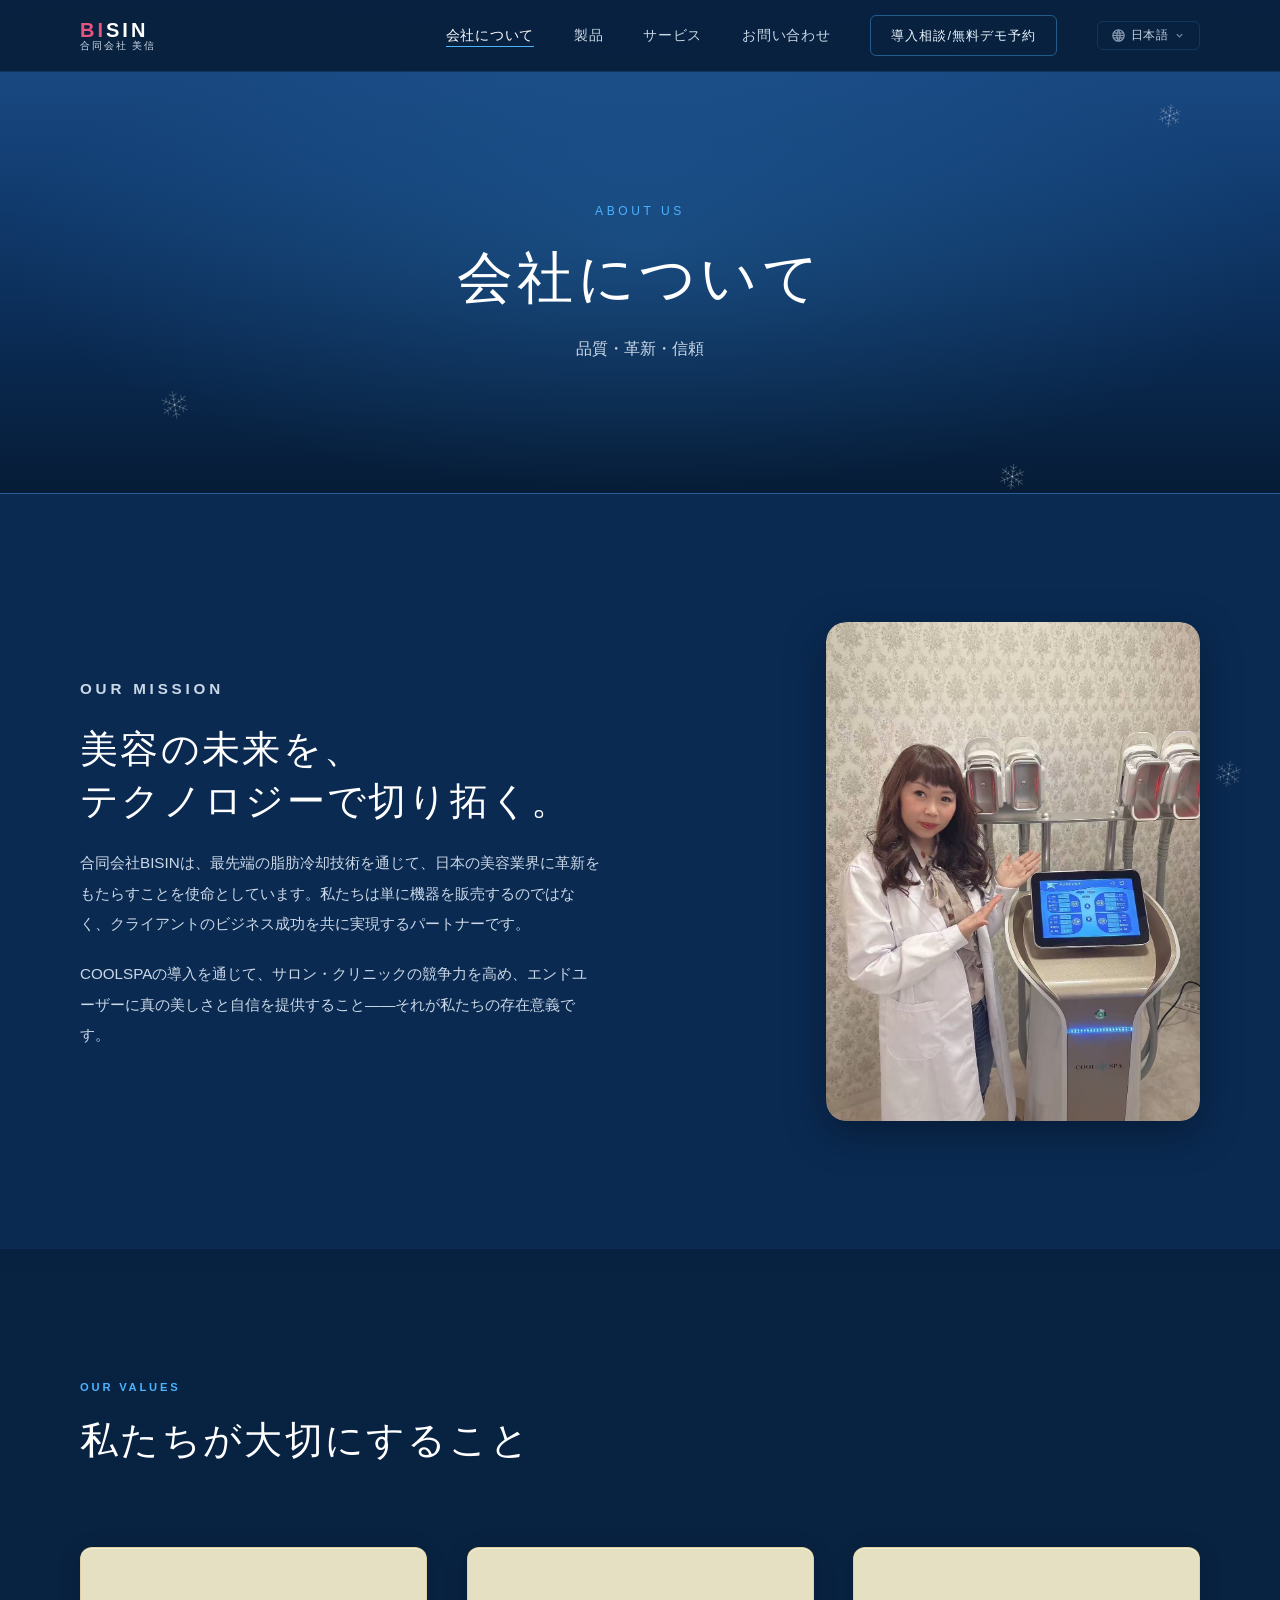
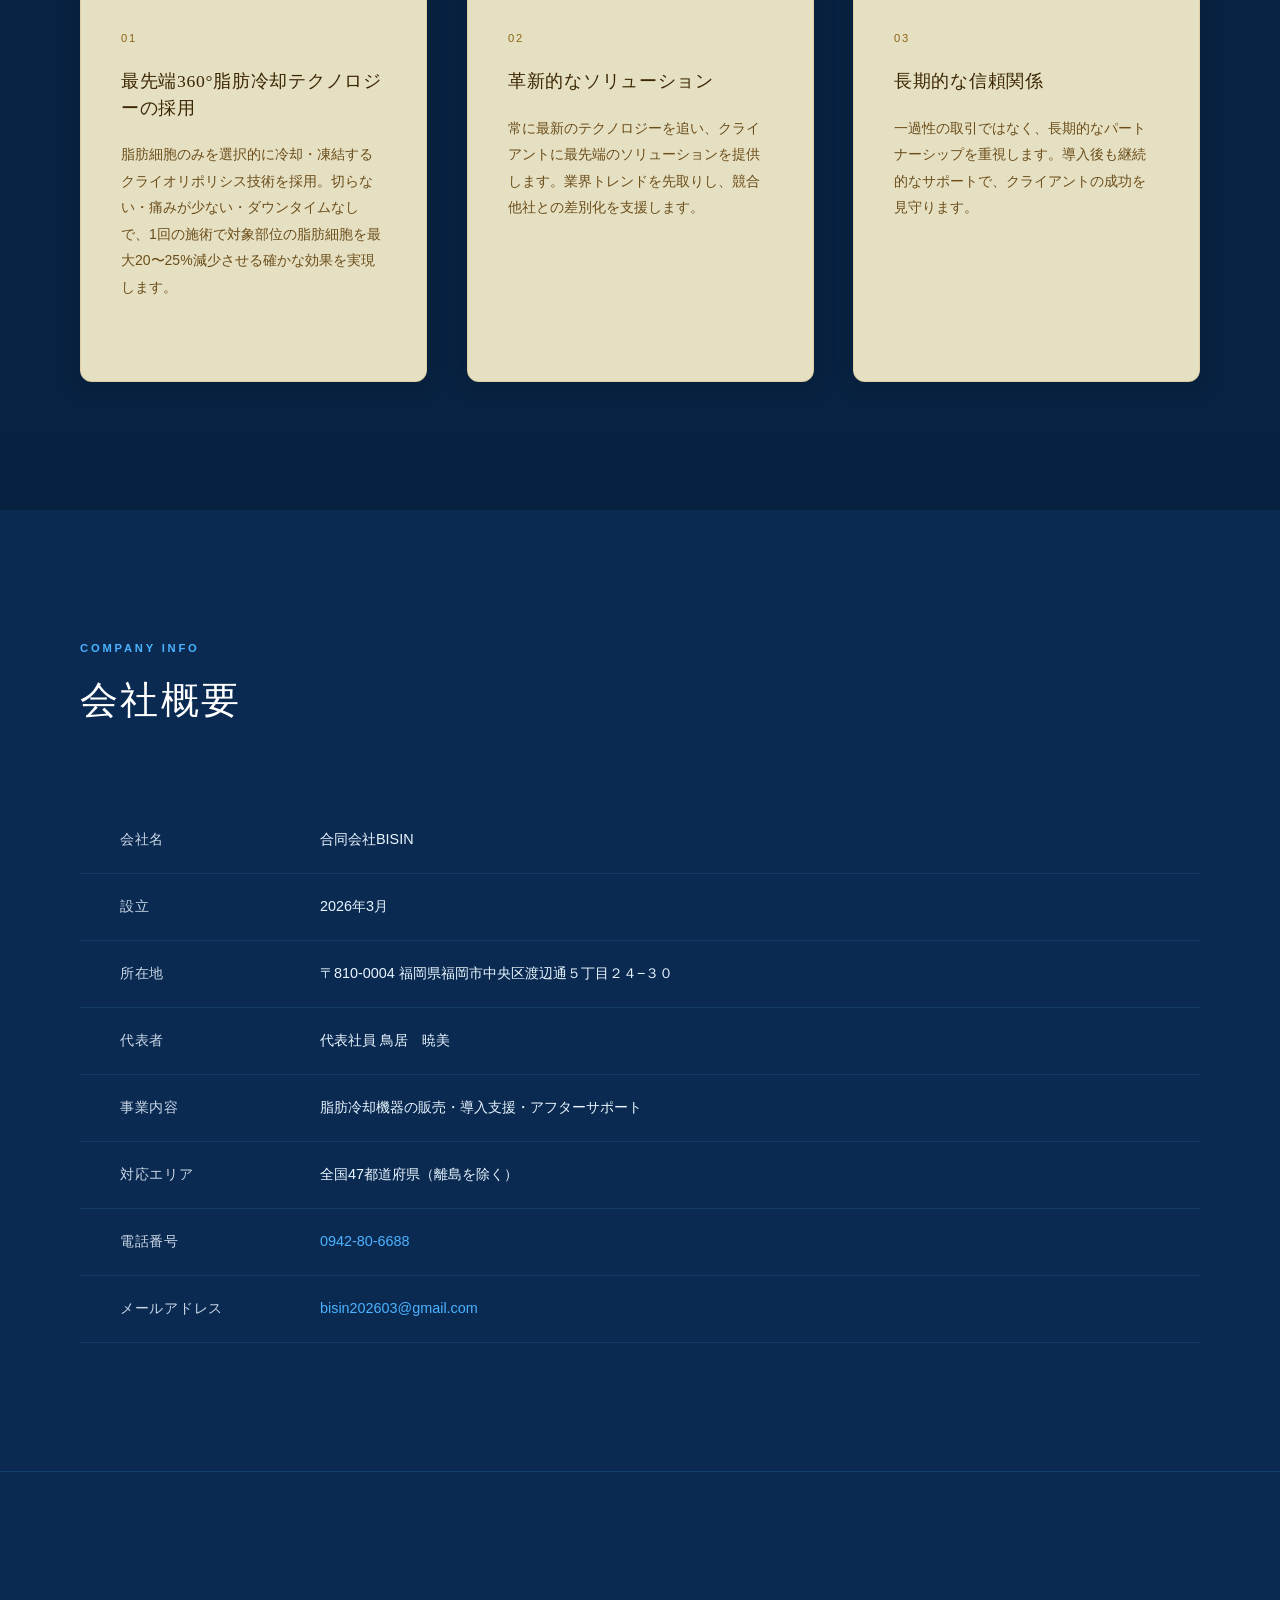
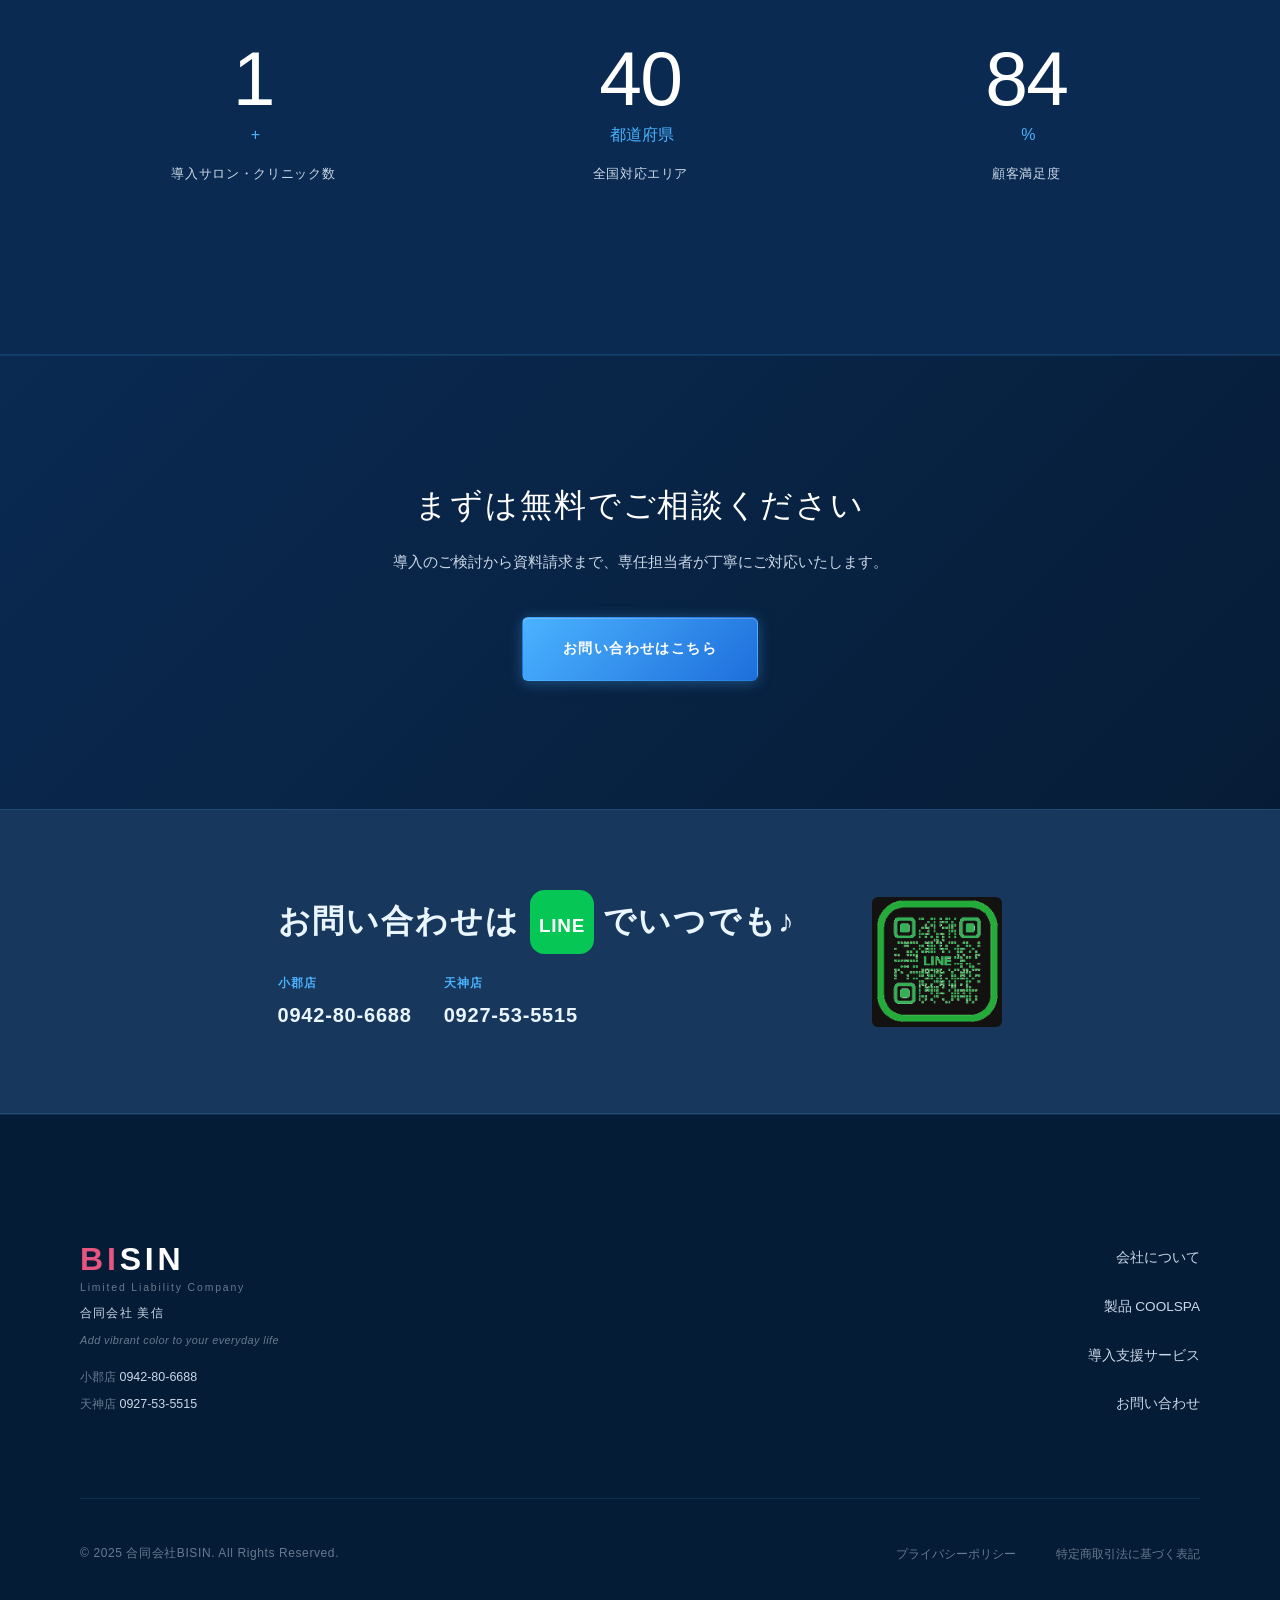
==== about.html @ f7eb22f3 "about: mission photo full-width on mobile (matches value cards) Remove max-width:72% + fixed height " ====
<!DOCTYPE html>
<html lang="ja">
<head>
  <meta charset="UTF-8" />
  <meta name="viewport" content="width=device-width, initial-scale=1.0" />
  <meta name="description" content="合同会社BISINについて｜品質・革新・信頼を三本柱に、最先端の脂肪冷却テクノロジーで美容業界を支えます。" />
  <title>会社について | 合同会社BISIN</title>
  <link rel="stylesheet" href="css/style.css?v=6" />
</head>
<body>

  <header class="site-header">
    <nav class="nav" aria-label="メインナビゲーション">
      <a href="index.html" class="nav__logo">
        <span class="nav__logo-en"><span class="logo-bi">BI</span>SIN</span>
        <span class="nav__logo-ja" data-i18n="nav.logo.ja">合同会社 美信</span>
      </a>
      <ul class="nav__links">
        <li><a href="about.html" class="nav__link--active" data-i18n="nav.about">会社について</a></li>
        <li><a href="product.html" data-i18n="nav.product">製品</a></li>
        <li><a href="service.html" data-i18n="nav.service">サービス</a></li>
        <li><a href="contact.html" data-i18n="nav.contact">お問い合わせ</a></li>
      </ul>
      <a href="contact.html" class="nav__cta" data-i18n="nav.cta">無料相談</a>
      <div class="lang-picker" id="langPicker">
        <button class="lang-picker__trigger" aria-expanded="false" aria-haspopup="listbox" aria-label="言語選択">
          <svg class="lang-picker__globe" viewBox="0 0 16 16" fill="none" stroke="currentColor" stroke-width="1.5" xmlns="http://www.w3.org/2000/svg" aria-hidden="true"><circle cx="8" cy="8" r="7"/><path d="M8 1c-1.5 2.5-2 4.5-2 7s.5 4.5 2 7"/><path d="M8 1c1.5 2.5 2 4.5 2 7s-.5 4.5-2 7"/><path d="M1 8h14"/><path d="M2 5h12"/><path d="M2 11h12"/></svg>
          <span class="lang-picker__label">日本語</span>
          <svg class="lang-picker__chevron" viewBox="0 0 16 16" fill="none" stroke="currentColor" stroke-width="2" xmlns="http://www.w3.org/2000/svg" aria-hidden="true"><path d="M4 6l4 4 4-4"/></svg>
        </button>
        <div class="lang-picker__panel" role="listbox" aria-label="言語を選択">
          <div class="lang-picker__panel-header">Language</div>
          <button class="lang-picker__item lang-picker__item--active" role="option" aria-selected="true" data-lang="ja" data-label="日本語">
            <span class="lang-picker__code">JP</span><span class="lang-picker__name">日本語</span>
            <svg class="lang-picker__check" viewBox="0 0 16 16" fill="none" stroke="currentColor" stroke-width="2.5" xmlns="http://www.w3.org/2000/svg" aria-hidden="true"><path d="M3 8l4 4 6-7"/></svg>
          </button>
          <button class="lang-picker__item" role="option" aria-selected="false" data-lang="zh" data-label="中文">
            <span class="lang-picker__code">CN</span><span class="lang-picker__name">中文</span>
            <svg class="lang-picker__check" viewBox="0 0 16 16" fill="none" stroke="currentColor" stroke-width="2.5" xmlns="http://www.w3.org/2000/svg" aria-hidden="true"><path d="M3 8l4 4 6-7"/></svg>
          </button>
          <button class="lang-picker__item" role="option" aria-selected="false" data-lang="en" data-label="English">
            <span class="lang-picker__code">EN</span><span class="lang-picker__name">English</span>
            <svg class="lang-picker__check" viewBox="0 0 16 16" fill="none" stroke="currentColor" stroke-width="2.5" xmlns="http://www.w3.org/2000/svg" aria-hidden="true"><path d="M3 8l4 4 6-7"/></svg>
          </button>
        </div>
      </div>
      <button class="nav__hamburger" type="button" aria-label="メニューを開く">
        <span></span><span></span><span></span>
      </button>
    </nav>
  </header>

  <main>

    <section class="page-hero">
      <div class="container">
        <p class="page-hero__en">About Us</p>
        <h1 class="page-hero__title" data-i18n="about.hero.title">会社について</h1>
        <p class="page-hero__desc" data-i18n="about.hero.desc">品質・革新・信頼</p>
      </div>
    </section>

    <section class="about-mission">
      <div class="container">
        <div class="about-mission__body">
          <div class="about-mission__text">
            <p class="section-eyebrow">Our Mission</p>
            <h2 class="section-title" data-i18n-html="about.mission.title">美容の未来を、<br />テクノロジーで切り拓く。</h2>
            <p data-i18n="about.mission.p1">合同会社BISINは、最先端の脂肪冷却技術を通じて、日本の美容業界に革新をもたらすことを使命としています。私たちは単に機器を販売するのではなく、クライアントのビジネス成功を共に実現するパートナーです。</p>
            <p data-i18n="about.mission.p2">COOLSPAの導入を通じて、サロン・クリニックの競争力を高め、エンドユーザーに真の美しさと自信を提供すること——それが私たちの存在意義です。</p>
          </div>
          <div class="about-mission__visual">
            <img src="assets/mission.jpg" alt="COOLSPAと専門家" class="about-mission__photo" />
          </div>
        </div>
      </div>
    </section>

    <section class="about-values">
      <div class="container">
        <p class="section-eyebrow">Our Values</p>
        <h2 class="section-title" data-i18n="about.values.title">私たちが大切にすること</h2>
        <div class="values-grid">
          <div class="value-card">
            <div class="value-card__num">01</div>
            <h3 class="value-card__title" data-i18n="about.val1.title">最先端360°脂肪冷却テクノロジーの採用</h3>
            <p class="value-card__desc" data-i18n="about.val1.desc">脂肪細胞のみを選択的に冷却・凍結するクライオリポリシス技術を採用。切らない・痛みが少ない・ダウンタイムなしで、1回の施術で対象部位の脂肪細胞を最大20〜25%減少させる確かな効果を実現します。</p>
          </div>
          <div class="value-card">
            <div class="value-card__num">02</div>
            <h3 class="value-card__title" data-i18n="about.val2.title">革新的なソリューション</h3>
            <p class="value-card__desc" data-i18n="about.val2.desc">常に最新のテクノロジーを追い、クライアントに最先端のソリューションを提供します。業界トレンドを先取りし、競合他社との差別化を支援します。</p>
          </div>
          <div class="value-card">
            <div class="value-card__num">03</div>
            <h3 class="value-card__title" data-i18n="about.val3.title">長期的な信頼関係</h3>
            <p class="value-card__desc" data-i18n="about.val3.desc">一過性の取引ではなく、長期的なパートナーシップを重視します。導入後も継続的なサポートで、クライアントの成功を見守ります。</p>
          </div>
        </div>
      </div>
    </section>

    <section class="company-info">
      <div class="container">
        <p class="section-eyebrow">Company Info</p>
        <h2 class="section-title" data-i18n="about.info.title">会社概要</h2>
        <table class="info-table" aria-label="会社概要">
          <tbody>
            <tr><th scope="row" data-i18n="about.info.name.label">会社名</th><td data-i18n="about.info.name.val">合同会社BISIN</td></tr>
            <tr><th scope="row" data-i18n="about.info.founded.label">設立</th><td data-i18n="about.info.founded.val">2026年3月</td></tr>
            <tr><th scope="row" data-i18n="about.info.address.label">所在地</th><td data-i18n="about.info.address.val">〒810-0004 福岡県福岡市中央区渡辺通５丁目２４−３０</td></tr>
            <tr><th scope="row" data-i18n="about.info.rep.label">代表者</th><td data-i18n="about.info.rep.val">代表社員 鳥居　暁美</td></tr>
            <tr><th scope="row" data-i18n="about.info.biz.label">事業内容</th><td data-i18n="about.info.biz.val">脂肪冷却機器の販売・導入支援・アフターサポート</td></tr>
            <tr><th scope="row" data-i18n="about.info.area.label">対応エリア</th><td data-i18n="about.info.area.val">全国47都道府県（離島を除く）</td></tr>
            <tr><th scope="row" data-i18n="about.info.tel.label">電話番号</th><td><a href="tel:0942806688">0942-80-6688</a></td></tr>
            <tr><th scope="row" data-i18n="about.info.email.label">メールアドレス</th><td><a href="mailto:bisin202603@gmail.com">bisin202603@gmail.com</a></td></tr>
          </tbody>
        </table>
      </div>
    </section>

    <section class="stats-section">
      <div class="container">
        <div class="stats-grid">
          <div class="stat">
            <span class="stat__number" data-count="2">0</span>
            <span class="stat__unit">+</span>
            <p class="stat__label" data-i18n="stat.salon">導入サロン・クリニック数</p>
          </div>
          <div class="stat">
            <span class="stat__number" data-count="47">0</span>
            <span class="stat__unit" data-i18n="stat.pref">都道府県</span>
            <p class="stat__label" data-i18n="stat.area">全国対応エリア</p>
          </div>
          <div class="stat">
            <span class="stat__number" data-count="98">0</span>
            <span class="stat__unit">%</span>
            <p class="stat__label" data-i18n="stat.satisfaction">顧客満足度</p>
          </div>
        </div>
      </div>
    </section>

    <section class="cta-banner">
      <div class="container">
        <h2 class="cta-banner__title" data-i18n="about.cta.title">まずは無料でご相談ください</h2>
        <p class="cta-banner__desc" data-i18n="about.cta.desc">導入のご検討から資料請求まで、専任担当者が丁寧にご対応いたします。</p>
        <a href="contact.html" class="btn btn--primary btn--large" data-i18n="cta.btn">お問い合わせはこちら</a>
      </div>
    </section>

    <section class="line-banner">
      <div class="container">
        <div class="line-banner__inner">
          <div class="line-banner__content">
            <h2 class="line-banner__heading">
              <span data-i18n="line.before">お問い合わせは</span>
              <span class="line-banner__line-icon" aria-label="LINE">
                <svg viewBox="0 0 44 44" xmlns="http://www.w3.org/2000/svg"><rect width="44" height="44" rx="10" fill="#06C755"/><text x="22" y="29" text-anchor="middle" fill="white" font-family="Arial,sans-serif" font-weight="bold" font-size="13" letter-spacing="0.5">LINE</text></svg>
              </span>
              <span data-i18n="line.after">でいつでも♪</span>
            </h2>
            <div class="line-banner__stores">
              <div class="line-banner__store">
                <span class="line-banner__store-name" data-i18n="line.ogori">小郡店</span>
                <a href="tel:0942806688" class="line-banner__tel">0942-80-6688</a>
              </div>
              <div class="line-banner__store">
                <span class="line-banner__store-name" data-i18n="line.tenjin">天神店</span>
                <a href="tel:0927535515" class="line-banner__tel">0927-53-5515</a>
              </div>
            </div>
          </div>
          <div class="line-banner__qr">
            <img src="assets/line-qr.png" alt="LINE QRコード" width="130" height="130" />
          </div>
        </div>
      </div>
    </section>

  </main>

  <footer class="site-footer">
    <div class="container">
      <div class="footer__body">
        <div class="footer__brand">
          <p class="footer__logo-mark"><span class="logo-bi">BI</span>SIN</p>
          <p class="footer__logo-llc">Limited Liability Company</p>
          <p class="footer__logo-ja" data-i18n="nav.logo.ja">合同会社 美信</p>
          <p class="footer__tagline">Add vibrant color to your everyday life</p>
          <div class="footer__stores">
            <span><span data-i18n="line.ogori">小郡店</span> <a href="tel:0942806688">0942-80-6688</a></span>
            <span><span data-i18n="line.tenjin">天神店</span> <a href="tel:0927535515">0927-53-5515</a></span>
          </div>
        </div>
        <nav class="footer__nav" aria-label="フッターナビゲーション">
          <ul>
            <li><a href="about.html" data-i18n="footer.nav.about">会社について</a></li>
            <li><a href="product.html" data-i18n="footer.nav.product">製品 COOLSPA</a></li>
            <li><a href="service.html" data-i18n="footer.nav.service">導入支援サービス</a></li>
            <li><a href="contact.html" data-i18n="footer.nav.contact">お問い合わせ</a></li>
          </ul>
        </nav>
      </div>
      <div class="footer__bottom">
        <p class="footer__copy">&copy; 2025 合同会社BISIN. All Rights Reserved.</p>
        <ul class="footer__legal">
          <li><a href="#" data-i18n="footer.privacy">プライバシーポリシー</a></li>
          <li><a href="#" data-i18n="footer.legal">特定商取引法に基づく表記</a></li>
        </ul>
      </div>
    </div>
  </footer>

  <script src="js/i18n.js?v=4"></script>
  <script src="js/main.js?v=5"></script>
  <script src="js/particles.js?v=5"></script>

</body>
</html>
---- css/style.css ----
/* ============================================================
   合同会社BISIN — style.css
   Design System + All Pages
   ============================================================ */

/* ============================================================
   1. CSS Variables (Design Tokens)
   ============================================================ */
:root {
  /* Colors — CoolSpa Blue Medical Aesthetics */
  --color-bg:         #0A2A52;
  --color-bg-2:       #061C36;
  --color-surface:    rgba(6,28,54,0.82);
  --color-surface-2:  rgba(6,28,54,0.92);
  --color-border:     rgba(75,179,255,0.15);
  --color-border-2:   rgba(75,179,255,0.40);

  --color-primary:    #4BB3FF;   /* ice blue */
  --color-primary-dim:#1E6EDB;
  --color-accent:     #EAF6FF;   /* light ice white */
  --color-silver:     #7EA8C8;

  --color-text:       #EAF6FF;
  --color-text-muted: #CBD8E7;
  --color-text-dim:   rgba(203,216,231,0.5);

  --color-white:      #ffffff;
  --color-danger:     #e05a5a;

  /* Gradients */
  --gradient-hero:    linear-gradient(180deg, #1E4F8A 0%, #123E73 35%, #0A2A52 70%, #061C36 100%);
  --gradient-glow:    radial-gradient(ellipse at center, rgba(75,179,255,0.18) 0%, transparent 70%);
  --gradient-card:    linear-gradient(145deg, rgba(255,255,255,0.88) 0%, rgba(255,255,255,0.78) 100%);
  --gradient-cta:     linear-gradient(135deg, #0A2A52 0%, #061C36 100%);

  /* Typography */
  --font-ja:          'Noto Serif JP', 'Yu Mincho', '游明朝', serif;
  --font-en:          'Montserrat', 'Helvetica Neue', sans-serif;
  --font-body:        'Noto Sans JP', 'Hiragino Kaku Gothic ProN', sans-serif;

  /* Spacing */
  --space-xs:   0.5rem;
  --space-sm:   1.25rem;
  --space-md:   2.5rem;
  --space-lg:   5rem;
  --space-xl:   8rem;
  --space-2xl:  12rem;

  /* Sizing */
  --container:  1200px;
  --nav-height: 72px;

  /* Borders */
  --radius-sm:  6px;
  --radius-md:  12px;
  --radius-lg:  20px;
  --radius-xl:  28px;

  /* Shadows */
  --shadow-glow:  0 0 40px rgba(75,179,255,0.28);
  --shadow-card:  0 4px 32px rgba(0,0,0,0.25);
  --shadow-btn:   0 4px 24px rgba(75,179,255,0.55);

  /* Transitions */
  --transition:   0.3s cubic-bezier(0.4, 0, 0.2, 1);
  --transition-slow: 0.6s cubic-bezier(0.4, 0, 0.2, 1);
}

/* ============================================================
   2. Reset & Base
   ============================================================ */
*, *::before, *::after {
  box-sizing: border-box;
  margin: 0;
  padding: 0;
}

html {
  font-size: 16px;
  scroll-behavior: smooth;
  -webkit-font-smoothing: antialiased;
  -moz-osx-font-smoothing: grayscale;
}

body {
  background-color: var(--color-bg);
  color: var(--color-text);
  font-family: var(--font-body);
  line-height: 1.8;
  overflow-x: hidden;
}

img {
  max-width: 100%;
  height: auto;
  display: block;
}

a {
  color: inherit;
  text-decoration: none;
  transition: color var(--transition);
}

ul, ol {
  list-style: none;
}

button {
  cursor: pointer;
  font-family: inherit;
  border: none;
  background: none;
}

address {
  font-style: normal;
}

.sr-only {
  position: absolute;
  width: 1px;
  height: 1px;
  padding: 0;
  margin: -1px;
  overflow: hidden;
  clip: rect(0, 0, 0, 0);
  white-space: nowrap;
  border: 0;
}

/* ============================================================
   3. Typography
   ============================================================ */
h1, h2, h3, h4, h5, h6 {
  font-family: var(--font-ja);
  font-weight: 400;
  line-height: 1.4;
  letter-spacing: 0.04em;
}

/* H1 — ページタイトル / Hero */
h1 {
  font-size: clamp(2.2rem, 5vw, 3.8rem);
  line-height: 1.25;
  letter-spacing: 0.06em;
}

/* H2 — セクション見出し */
h2 {
  font-size: clamp(1.6rem, 3vw, 2.4rem);
  line-height: 1.35;
  letter-spacing: 0.06em;
}

/* H3 — カード・リスト見出し */
h3 {
  font-size: clamp(1rem, 2vw, 1.25rem);
  line-height: 1.5;
  letter-spacing: 0.04em;
}

/* Body text */
p {
  font-size: 0.9625rem;
  line-height: 1.95;
  color: var(--color-text-muted);
}

.section-eyebrow {
  font-family: var(--font-en);
  font-size: 0.7rem;
  font-weight: 700;
  letter-spacing: 0.25em;
  text-transform: uppercase;
  color: var(--color-primary);
  margin-bottom: 1rem;
}

.section-title {
  font-family: var(--font-ja);
  font-size: clamp(1.6rem, 3vw, 2.4rem);
  font-weight: 400;
  color: var(--color-white);
  margin-bottom: 1.25rem;
  letter-spacing: 0.06em;
  line-height: 1.35;
}

.section-subtitle {
  font-size: 0.9625rem;
  color: var(--color-text-muted);
  line-height: 2;
  margin-bottom: var(--space-lg);
  max-width: 640px;
}

/* Section header block — eyebrow + title + subtitle をまとめたコンテナ */
.section-header {
  margin-bottom: var(--space-lg);
}

/* ============================================================
   4. Layout
   ============================================================ */
.container {
  width: 100%;
  max-width: var(--container);
  margin: 0 auto;
  padding: 0 clamp(1.25rem, 4vw, 2.5rem);
}

section {
  padding: clamp(5rem, 10vw, 8rem) 0;
}

/* Narrow content column for text-heavy sections */
.container--narrow {
  max-width: 800px;
}

/* ============================================================
   5. Buttons
   ============================================================ */
.btn {
  display: inline-flex;
  align-items: center;
  justify-content: center;
  gap: 0.5rem;
  padding: 0.875rem 2rem;
  border-radius: var(--radius-sm);
  font-family: var(--font-en);
  font-size: 0.85rem;
  font-weight: 600;
  letter-spacing: 0.1em;
  text-transform: uppercase;
  transition: all var(--transition);
  cursor: pointer;
  white-space: nowrap;
}

.btn--primary {
  background: linear-gradient(135deg, #D9B85C 0%, #C9A34B 55%, #A8862E 100%);
  color: #0a0905;
  border: 1px solid transparent;
  box-shadow: 0 2px 14px rgba(201,163,75,0.25), inset 0 1px 0 rgba(255,255,255,0.15);
  font-weight: 700;
}

.btn--primary:hover {
  background: linear-gradient(135deg, #E8C96A 0%, #D9B85C 55%, #C9A34B 100%);
  box-shadow: var(--shadow-btn), inset 0 1px 0 rgba(255,255,255,0.2);
  transform: translateY(-2px);
}

.btn--primary:active {
  transform: translateY(0);
  box-shadow: 0 1px 6px rgba(201,163,75,0.2);
}

.btn--outline {
  background: rgba(201,163,75,0.04);
  color: var(--color-accent);
  border: 1px solid var(--color-border-2);
}

.btn--outline:hover {
  border-color: var(--color-primary);
  color: var(--color-primary);
  background: rgba(201,163,75,0.08);
  transform: translateY(-2px);
  box-shadow: 0 4px 16px rgba(201,163,75,0.12);
}

.btn--outline:active {
  transform: translateY(0);
}

.btn--large {
  padding: 1.125rem 2.5rem;
  font-size: 0.9rem;
}

/* ============================================================
   6. Navigation
   ============================================================ */
.site-header {
  position: fixed;
  top: 0;
  left: 0;
  right: 0;
  z-index: 1000;
  height: var(--nav-height);
  background: rgba(4, 13, 26, 0.85);
  backdrop-filter: blur(16px);
  -webkit-backdrop-filter: blur(16px);
  border-bottom: 1px solid var(--color-border);
  transition: background var(--transition);
}

.site-header.scrolled {
  background: rgba(4, 13, 26, 0.98);
}

.nav {
  display: flex;
  align-items: center;
  height: 100%;
  max-width: var(--container);
  margin: 0 auto;
  padding: 0 var(--space-md);
  gap: var(--space-md);
}

.nav__logo {
  display: flex;
  flex-direction: column;
  line-height: 1.1;
  margin-right: auto;
}

.nav__logo-en {
  font-family: var(--font-en);
  font-size: 1.25rem;
  font-weight: 700;
  letter-spacing: 0.15em;
  color: var(--color-white);
}

.nav__logo-ja {
  font-family: var(--font-body);
  font-size: 0.6rem;
  letter-spacing: 0.2em;
  color: var(--color-text-muted);
}

.nav__links {
  display: flex;
  align-items: center;
  gap: var(--space-md);
}

.nav__links a {
  font-family: var(--font-body);
  font-size: 0.875rem;
  letter-spacing: 0.05em;
  color: var(--color-text-muted);
  position: relative;
  padding-bottom: 2px;
}

.nav__links a::after {
  content: '';
  position: absolute;
  bottom: -2px;
  left: 0;
  width: 0;
  height: 1px;
  background: var(--color-primary);
  transition: width var(--transition);
}

.nav__links a:hover,
.nav__links a.nav__link--active {
  color: var(--color-white);
}

.nav__links a:hover::after,
.nav__links a.nav__link--active::after {
  width: 100%;
}

.nav__cta {
  font-family: var(--font-body);
  font-size: 0.8rem;
  letter-spacing: 0.08em;
  padding: 0.5rem 1.25rem;
  border: 1px solid var(--color-border-2);
  border-radius: var(--radius-sm);
  color: var(--color-accent);
  transition: all var(--transition);
}

.nav__cta:hover {
  border-color: var(--color-primary);
  color: var(--color-primary);
  background: rgba(201, 163, 75, 0.06);
}

.nav__hamburger {
  display: none;
  flex-direction: column;
  justify-content: center;
  gap: 5px;
  width: 32px;
  height: 32px;
  padding: 4px;
}

.nav__hamburger span {
  display: block;
  height: 1px;
  background: var(--color-accent);
  transition: all var(--transition);
}

/* ============================================================
   6b. Language Switch UI
   ============================================================ */
/* Language Picker — dropdown */
.lang-picker {
  position: relative;
  flex-shrink: 0;
}

.lang-picker__trigger {
  display: flex;
  align-items: center;
  gap: 0.38rem;
  padding: 0.42rem 0.85rem;
  font-family: var(--font-en);
  font-size: 0.78rem;
  font-weight: 500;
  letter-spacing: 0.04em;
  color: var(--color-text-muted);
  background: transparent;
  border: 1px solid var(--color-border);
  border-radius: var(--radius-sm);
  cursor: pointer;
  transition: color var(--transition), border-color var(--transition), background var(--transition);
  white-space: nowrap;
  line-height: 1;
}

.lang-picker__trigger:hover {
  color: var(--color-accent);
  border-color: rgba(201, 163, 75, 0.4);
  background: rgba(201, 163, 75, 0.05);
}

.lang-picker.open .lang-picker__trigger {
  color: var(--color-primary);
  border-color: rgba(201, 163, 75, 0.5);
  background: rgba(201, 163, 75, 0.07);
}

.lang-picker__globe {
  width: 13px;
  height: 13px;
  flex-shrink: 0;
  opacity: 0.65;
}

.lang-picker__chevron {
  width: 11px;
  height: 11px;
  flex-shrink: 0;
  opacity: 0.55;
  transition: transform 0.25s cubic-bezier(0.22, 1, 0.36, 1);
}

.lang-picker.open .lang-picker__chevron {
  transform: rotate(180deg);
  opacity: 0.9;
}

/* Dropdown panel */
.lang-picker__panel {
  position: absolute;
  top: calc(100% + 10px);
  right: 0;
  min-width: 172px;
  background: var(--color-surface);
  border: 1px solid rgba(201, 163, 75, 0.18);
  border-radius: var(--radius-md);
  box-shadow:
    0 4px 6px rgba(0, 0, 0, 0.3),
    0 16px 48px rgba(0, 0, 0, 0.55),
    inset 0 1px 0 rgba(255, 255, 255, 0.04);
  overflow: hidden;
  opacity: 0;
  transform: translateY(-8px) scale(0.96);
  pointer-events: none;
  transition:
    opacity 0.22s cubic-bezier(0.22, 1, 0.36, 1),
    transform 0.22s cubic-bezier(0.22, 1, 0.36, 1);
  z-index: 1000;
  transform-origin: top right;
}

.lang-picker.open .lang-picker__panel {
  opacity: 1;
  transform: translateY(0) scale(1);
  pointer-events: auto;
}

.lang-picker__panel-header {
  padding: 0.55rem 1rem 0.45rem;
  font-family: var(--font-en);
  font-size: 0.62rem;
  letter-spacing: 0.16em;
  text-transform: uppercase;
  color: var(--color-text-dim);
  border-bottom: 1px solid rgba(201, 163, 75, 0.08);
}

/* Options */
.lang-picker__item {
  display: flex;
  align-items: center;
  gap: 0.7rem;
  width: 100%;
  padding: 0.72rem 1rem;
  font-size: 0.85rem;
  color: var(--color-text-muted);
  background: transparent;
  border: none;
  border-top: 1px solid rgba(201, 163, 75, 0.05);
  cursor: pointer;
  transition: background var(--transition), color var(--transition);
  text-align: left;
}

.lang-picker__item:first-of-type {
  border-top: none;
}

.lang-picker__item:hover {
  background: rgba(201, 163, 75, 0.07);
  color: var(--color-accent);
}

.lang-picker__item--active {
  color: var(--color-primary);
}

.lang-picker__item--active:hover {
  background: rgba(201, 163, 75, 0.09);
  color: var(--color-primary);
}

.lang-picker__code {
  font-family: var(--font-en);
  font-size: 0.65rem;
  font-weight: 700;
  letter-spacing: 0.1em;
  color: var(--color-text-dim);
  background: rgba(201, 163, 75, 0.08);
  border: 1px solid rgba(201, 163, 75, 0.15);
  border-radius: 3px;
  padding: 0.1rem 0.38rem;
  min-width: 28px;
  text-align: center;
  flex-shrink: 0;
  transition: background var(--transition), border-color var(--transition), color var(--transition);
}

.lang-picker__item--active .lang-picker__code,
.lang-picker__item:hover .lang-picker__code {
  background: rgba(201, 163, 75, 0.18);
  border-color: rgba(201, 163, 75, 0.38);
  color: var(--color-primary);
}

.lang-picker__name {
  flex: 1;
  font-family: var(--font-body);
}

.lang-picker__check {
  width: 13px;
  height: 13px;
  flex-shrink: 0;
  color: var(--color-primary);
  opacity: 0;
  transform: scale(0.6);
  transition: opacity 0.15s, transform 0.15s;
}

.lang-picker__item--active .lang-picker__check {
  opacity: 1;
  transform: scale(1);
}

@media (max-width: 768px) {
  .lang-picker {
    display: none;
  }
}

/* ============================================================
   7. Hero Section (index.html)
   ============================================================ */
.hero {
  position: relative;
  min-height: 100vh;
  display: flex;
  align-items: center;
  justify-content: center;
  overflow: hidden;
  background: var(--gradient-hero);
}

.hero__bg {
  position: absolute;
  inset: 0;
  z-index: 0;
}

#particles-canvas {
  width: 100%;
  height: 100%;
}

.hero__content {
  position: relative;
  z-index: 1;
  text-align: center;
  padding: calc(var(--nav-height) + 2rem) var(--space-md) var(--space-xl);
  max-width: 800px;
}

.hero__eyebrow {
  font-family: var(--font-en);
  font-size: 0.75rem;
  letter-spacing: 0.3em;
  text-transform: uppercase;
  color: var(--color-primary);
  margin-bottom: var(--space-md);
  opacity: 0;
  animation: fadeInUp 0.8s ease 0.3s forwards;
}

.hero__title {
  display: flex;
  flex-direction: column;
  align-items: center;
  gap: var(--space-sm);
  margin-bottom: var(--space-md);
  opacity: 0;
  animation: fadeInUp 0.8s ease 0.5s forwards;
}

.hero__title-en {
  font-family: var(--font-en);
  font-size: clamp(4rem, 10vw, 8rem);
  font-weight: 200;
  letter-spacing: 0.2em;
  color: var(--color-white);
  line-height: 1;
  text-shadow: 0 0 80px rgba(201, 163, 75, 0.25);
}

.hero__title-ja {
  font-family: var(--font-ja);
  font-size: clamp(1rem, 2.5vw, 1.5rem);
  font-weight: 300;
  letter-spacing: 0.15em;
  color: var(--color-accent);
}

.hero__desc {
  font-size: 1rem;
  color: var(--color-text-muted);
  line-height: 2.2;
  margin-bottom: var(--space-lg);
  opacity: 0;
  animation: fadeInUp 0.8s ease 0.7s forwards;
}

.hero__actions {
  display: flex;
  align-items: center;
  justify-content: center;
  gap: var(--space-sm);
  flex-wrap: wrap;
  opacity: 0;
  animation: fadeInUp 0.8s ease 0.9s forwards;
}

.hero__scroll-indicator {
  position: absolute;
  bottom: 2rem;
  left: 50%;
  transform: translateX(-50%);
  display: flex;
  flex-direction: column;
  align-items: center;
  gap: 0.75rem;
  z-index: 1;
  opacity: 0;
  animation: fadeIn 1s ease 1.5s forwards;
}

.hero__scroll-indicator span {
  font-family: var(--font-en);
  font-size: 0.65rem;
  letter-spacing: 0.3em;
  color: var(--color-text-dim);
}

.hero__scroll-line {
  width: 1px;
  height: 48px;
  background: linear-gradient(to bottom, var(--color-primary), transparent);
  animation: scrollPulse 2s ease-in-out infinite;
}

/* ============================================================
   8. Overview Cards (index.html)
   ============================================================ */
.overview {
  background: var(--color-bg-2);
  padding: var(--space-xl) 0;
}

.overview__grid {
  display: grid;
  grid-template-columns: repeat(3, 1fr);
  gap: 1.5rem;
}

.overview-card {
  display: flex;
  flex-direction: column;
  padding: var(--space-lg) var(--space-md);
  background: var(--color-surface);
  border: 1px solid var(--color-border);
  border-radius: var(--radius-md);
  transition: transform var(--transition), box-shadow var(--transition), border-color var(--transition), background var(--transition);
  position: relative;
  overflow: hidden;
  box-shadow: 0 2px 16px rgba(0,0,0,0.35);
}

.overview-card::before {
  content: '';
  position: absolute;
  top: 0;
  left: 0;
  right: 0;
  height: 2px;
  background: linear-gradient(90deg, var(--color-primary), transparent);
  transform: scaleX(0);
  transform-origin: left;
  transition: transform var(--transition);
}

.overview-card:hover {
  background: var(--color-surface-2);
  border-color: var(--color-border-2);
  transform: translateY(-6px) scale(1.02);
  box-shadow: 0 12px 40px rgba(0,0,0,0.5), 0 0 0 1px rgba(201,163,75,0.12);
}

.overview-card:hover::before {
  transform: scaleX(1);
}

.overview-card__en {
  font-family: var(--font-en);
  font-size: 0.7rem;
  letter-spacing: 0.2em;
  text-transform: uppercase;
  color: var(--color-primary);
  margin-bottom: var(--space-sm);
}

.overview-card__title {
  font-family: var(--font-ja);
  font-size: 1.25rem;
  color: var(--color-white);
  margin-bottom: var(--space-sm);
}

.overview-card__desc {
  font-size: 0.875rem;
  color: var(--color-text-muted);
  line-height: 1.8;
  flex: 1;
}

.overview-card__arrow {
  display: inline-block;
  margin-top: var(--space-md);
  font-size: 1.25rem;
  color: var(--color-primary);
  transition: transform var(--transition);
}

.overview-card:hover .overview-card__arrow {
  transform: translateX(6px);
}

/* ============================================================
   9. Stats Section
   ============================================================ */
.stats-section {
  background: var(--color-bg);
  padding: var(--space-xl) 0;
  border-top: 1px solid var(--color-border);
  border-bottom: 1px solid var(--color-border);
}

.stats-grid {
  display: grid;
  grid-template-columns: repeat(3, 1fr);
  gap: var(--space-md);
  text-align: center;
}

.stat {
  padding: var(--space-md);
  display: flex;
  flex-direction: column;
  align-items: center;
  gap: 0.25rem;
}

.stat__number {
  font-family: var(--font-en);
  font-size: clamp(3rem, 6vw, 5rem);
  font-weight: 200;
  color: var(--color-white);
  line-height: 1;
  letter-spacing: -0.02em;
}

.stat__unit {
  font-family: var(--font-en);
  font-size: 1rem;
  color: var(--color-primary);
  font-weight: 300;
  margin-left: 0.25rem;
}

.stat__label {
  font-size: 0.8rem;
  color: var(--color-text-muted);
  letter-spacing: 0.05em;
  margin-top: 0.5rem;
}

/* ============================================================
   10. CTA Banner
   ============================================================ */
.cta-banner {
  background: var(--gradient-cta);
  border-top: 1px solid var(--color-border);
  text-align: center;
  padding: var(--space-xl) 0;
}

.cta-banner__title {
  font-family: var(--font-ja);
  font-size: clamp(1.5rem, 3vw, 2rem);
  color: var(--color-white);
  margin-bottom: var(--space-sm);
}

.cta-banner__desc {
  color: var(--color-text-muted);
  margin-bottom: var(--space-md);
  font-size: 0.95rem;
}

/* ============================================================
   11. Page Hero (内ページ共通)
   ============================================================ */
.page-hero {
  padding: calc(var(--nav-height) + var(--space-xl)) 0 var(--space-xl);
  background: var(--gradient-hero);
  border-bottom: 1px solid var(--color-border);
  text-align: center;
  position: relative;
  overflow: hidden;
}

.page-hero::before {
  content: '';
  position: absolute;
  inset: 0;
  background: var(--gradient-glow);
  pointer-events: none;
}

.page-hero__en {
  font-family: var(--font-en);
  font-size: 0.75rem;
  letter-spacing: 0.3em;
  text-transform: uppercase;
  color: var(--color-primary);
  margin-bottom: var(--space-sm);
}

.page-hero__title {
  font-family: var(--font-ja);
  font-size: clamp(2rem, 5vw, 3.5rem);
  font-weight: 300;
  color: var(--color-white);
  letter-spacing: 0.08em;
  margin-bottom: var(--space-sm);
}

.page-hero__desc {
  color: var(--color-text-muted);
  font-size: 1rem;
  line-height: 2;
}

/* ============================================================
   12. About Page
   ============================================================ */
.about-mission {
  background: var(--color-bg);
}

.about-mission__body {
  display: grid;
  grid-template-columns: 1fr 1fr;
  gap: var(--space-lg);
  align-items: center;
}

.about-mission__text p {
  color: var(--color-text-muted);
  margin-bottom: var(--space-sm);
  font-size: 0.95rem;
  line-height: 2;
}

.about-mission__visual {
  position: relative;
  border-radius: var(--radius-lg);
  overflow: hidden;
  box-shadow: 0 12px 40px rgba(0,0,0,0.35);
  max-width: 72%;
  margin-left: auto;
}

.about-mission__photo {
  width: 100%;
  height: auto;
  display: block;
  border-radius: var(--radius-lg);
}

.about-values {
  background: var(--color-bg-2);
}

.values-grid {
  display: grid;
  grid-template-columns: repeat(3, 1fr);
  gap: var(--space-md);
  margin-top: var(--space-lg);
}

.value-card {
  padding: var(--space-lg) var(--space-md);
  background: var(--color-surface);
  border: 1px solid var(--color-border);
  border-radius: var(--radius-md);
  transition: transform var(--transition), box-shadow var(--transition), border-color var(--transition);
  position: relative;
  box-shadow: 0 2px 16px rgba(0,0,0,0.35);
}

.value-card:hover {
  border-color: var(--color-border-2);
  transform: translateY(-6px) scale(1.02);
  box-shadow: 0 16px 48px rgba(0,0,0,0.5), 0 0 0 1px rgba(201,163,75,0.1);
}

.value-card__num {
  font-family: var(--font-en);
  font-size: 0.7rem;
  letter-spacing: 0.15em;
  color: var(--color-primary);
  margin-bottom: var(--space-sm);
}

.value-card__title {
  font-family: var(--font-ja);
  font-size: 1.1rem;
  color: var(--color-white);
  margin-bottom: var(--space-sm);
}

.value-card__desc {
  font-size: 0.875rem;
  color: var(--color-text-muted);
  line-height: 1.9;
}

.company-info {
  background: var(--color-bg);
}

.info-table {
  width: 100%;
  border-collapse: collapse;
  margin-top: var(--space-lg);
  font-size: 0.9rem;
}

.info-table tr {
  border-bottom: 1px solid var(--color-border);
}

.info-table th {
  width: 200px;
  padding: 1.25rem var(--space-md);
  text-align: left;
  color: var(--color-text-muted);
  font-weight: 400;
  font-family: var(--font-body);
  letter-spacing: 0.05em;
  vertical-align: top;
}

.info-table td {
  padding: 1.25rem var(--space-md);
  color: var(--color-text);
  line-height: 1.8;
}

.info-table a {
  color: var(--color-primary);
}

.info-table a:hover {
  text-decoration: underline;
}

/* ============================================================
   13. Product Page
   ============================================================ */
.product-showcase {
  background: var(--color-bg);
}

.product-showcase__body {
  display: grid;
  grid-template-columns: 1fr 1fr;
  gap: var(--space-xl);
  align-items: center;
}

.product-machine-img {
  width: 100%;
  max-width: 480px;
  height: auto;
  display: block;
  margin: 0 auto;
  filter: drop-shadow(0 20px 60px rgba(201,163,75,0.18));
}

.product-showcase__intro p {
  color: var(--color-text-muted);
  font-size: 0.95rem;
  line-height: 2;
  margin-bottom: var(--space-sm);
}

.product-showcase__badges {
  display: flex;
  flex-wrap: wrap;
  gap: 0.5rem;
  margin-top: var(--space-md);
}

.badge {
  font-family: var(--font-en);
  font-size: 0.7rem;
  letter-spacing: 0.1em;
  padding: 0.375rem 0.875rem;
  border: 1px solid var(--color-border-2);
  border-radius: 2px;
  color: var(--color-accent);
  background: rgba(201,163,75,0.05);
}

/* ============================================================
   Cryo Info Sections (5 panels)
   ============================================================ */
.cryo-section {
  overflow: hidden;
}

.cryo-section--odd {
  background: var(--color-bg);
}

.cryo-section--even {
  background: var(--color-bg-2);
}

.cryo-section__layout {
  display: grid;
  grid-template-columns: 1fr 1fr;
  gap: var(--space-xl);
  align-items: center;
}

.cryo-section--even .cryo-section__layout {
  direction: rtl;
}

.cryo-section--even .cryo-section__text,
.cryo-section--even .cryo-section__img-wrap {
  direction: ltr;
}

.cryo-section__title {
  font-family: var(--font-ja);
  font-size: clamp(1.5rem, 3vw, 2.2rem);
  font-weight: 500;
  color: var(--color-white);
  line-height: 1.4;
  margin-bottom: var(--space-md);
}

.cryo-section__body {
  display: flex;
  flex-direction: column;
  gap: 0.75rem;
}

.cryo-section__body p {
  font-family: var(--font-ja);
  font-size: 1rem;
  color: var(--color-text-muted);
  line-height: 1.9;
}

.cryo-section__hl {
  font-size: 1.05rem !important;
  font-weight: 600 !important;
  line-height: 1.7 !important;
  padding: 0.75rem 1rem;
  border-radius: var(--radius-sm);
}

.cryo-section__hl--blue {
  color: #5bc4e8 !important;
  background: rgba(91,196,232,0.07);
  border-left: 3px solid #5bc4e8;
}

.cryo-section__hl--gold {
  color: var(--color-primary) !important;
  background: rgba(201,163,75,0.07);
  border-left: 3px solid var(--color-primary);
}

.cryo-section__hl--red {
  color: #e07060 !important;
  background: rgba(224,112,96,0.07);
  border-left: 3px solid #e07060;
}

.cryo-section__img-wrap {
  position: relative;
  border-radius: var(--radius-lg);
  overflow: hidden;
  box-shadow: 0 24px 64px rgba(0,0,0,0.4);
}

.cryo-section__img {
  width: 100%;
  height: auto;
  display: block;
  border-radius: var(--radius-lg);
}

/* Benefits list (mechanism section) */
.cryo-benefits {
  display: flex;
  flex-direction: column;
  gap: 0;
  margin-top: var(--space-md);
  border: 1px solid var(--color-border);
  border-radius: var(--radius-md);
  overflow: hidden;
}

.cryo-benefits__item {
  display: flex;
  align-items: center;
  gap: var(--space-md);
  padding: 1.1rem var(--space-md);
  background: var(--color-surface);
  border-bottom: 1px solid var(--color-border);
  font-family: var(--font-ja);
  font-size: 1.05rem;
  color: var(--color-text-muted);
  transition: background var(--transition);
}

.cryo-benefits__item:last-child {
  border-bottom: none;
}

.cryo-benefits__item:hover {
  background: var(--color-surface-2);
}

.cryo-benefits__check {
  width: 28px;
  height: 28px;
  border-radius: 50%;
  background: rgba(91,196,232,0.12);
  border: 1.5px solid #5bc4e8;
  color: #5bc4e8;
  display: flex;
  align-items: center;
  justify-content: center;
  font-size: 0.8rem;
  flex-shrink: 0;
}

.cryo-benefits__key {
  font-weight: 700;
}

.cryo-benefits__key--red {
  color: #e07060;
}

/* Compare cards (section ③) */
.cryo-compare-cards {
  display: flex;
  flex-direction: column;
  gap: var(--space-sm);
  margin-top: var(--space-md);
}

.cryo-compare-card {
  padding: var(--space-md);
  border-radius: var(--radius-sm);
  border-left: 3px solid;
}

.cryo-compare-card--diet {
  background: rgba(201,122,42,0.06);
  border-color: #c97a2a;
}

.cryo-compare-card--cryo {
  background: rgba(201,163,75,0.06);
  border-color: var(--color-primary);
}

.cryo-compare-card__label {
  display: inline-block;
  font-size: 0.7rem;
  letter-spacing: 0.12em;
  font-family: var(--font-ja);
  padding: 0.2rem 0.7rem;
  border-radius: 2px;
  margin-bottom: 0.6rem;
  background: rgba(201,122,42,0.15);
  color: #e09050;
}

.cryo-compare-card__label--cryo {
  background: rgba(201,163,75,0.12);
  color: var(--color-primary);
}

.cryo-compare-card p {
  font-family: var(--font-ja);
  font-size: 0.9rem !important;
  color: var(--color-text-muted);
  line-height: 1.8;
  margin: 0;
}

.cryo-compare-card__hl {
  font-weight: 700 !important;
  font-size: 0.95rem !important;
  margin-top: 0.25rem !important;
}

.cryo-compare-card__hl--neg { color: #e07060 !important; }
.cryo-compare-card__hl--pos { color: var(--color-primary) !important; }

/* ============================================================
   VS Diet Section
   ============================================================ */
.product-vs-diet {
  background: var(--color-bg-2);
  overflow: hidden;
}

.vs-diet__lead {
  max-width: 580px;
  margin: 0 auto var(--space-xl);
  text-align: center;
  color: var(--color-text-muted);
  font-size: 0.95rem;
  line-height: 1.9;
}

.vs-diet__grid {
  display: grid;
  grid-template-columns: 1fr 56px 1fr;
  gap: 0;
  align-items: start;
  margin-top: var(--space-lg);
}

/* Panel */
.vs-diet__panel {
  background: var(--color-surface);
  border: 1px solid var(--color-border);
  border-radius: var(--radius-lg);
  padding: var(--space-lg);
  display: flex;
  flex-direction: column;
  gap: var(--space-md);
  position: relative;
}

.vs-diet__panel--diet {
  border-top: 3px solid #c97a2a;
}

.vs-diet__panel--cryo {
  border-top: 3px solid var(--color-primary);
  background: linear-gradient(160deg, rgba(201,163,75,0.04) 0%, var(--color-surface) 40%);
}

/* Badge */
.vs-diet__panel-badge {
  display: inline-block;
  font-family: var(--font-ja);
  font-size: 0.75rem;
  letter-spacing: 0.12em;
  padding: 0.3rem 0.9rem;
  border-radius: 2px;
  background: rgba(201,122,42,0.12);
  color: #e09050;
  border: 1px solid rgba(201,122,42,0.3);
  align-self: flex-start;
}

.vs-diet__panel-badge--cryo {
  background: rgba(201,163,75,0.1);
  color: var(--color-primary);
  border-color: rgba(201,163,75,0.3);
}

/* Visual area */
.vs-diet__visual {
  display: flex;
  flex-direction: column;
  align-items: center;
  gap: var(--space-sm);
  padding: var(--space-sm) 0;
}

.vs-diet__cells-wrap {
  display: flex;
  align-items: center;
  justify-content: center;
  gap: var(--space-md);
  width: 100%;
}

/* Fat cells grid */
.vs-cells {
  display: grid;
  grid-template-columns: repeat(3, 1fr);
  gap: 6px;
  padding: var(--space-sm);
  background: rgba(255,255,255,0.02);
  border: 1px solid var(--color-border);
  border-radius: var(--radius-sm);
}

/* Individual fat cell */
.vc {
  display: block;
  border-radius: 50%;
  background: radial-gradient(circle at 35% 35%, #f0b060, #d07020);
  box-shadow: 0 2px 6px rgba(0,0,0,0.3);
  transition: transform 0.3s ease;
}

.vc--lg { width: 28px; height: 28px; }
.vc--sm { width: 16px; height: 16px; }

.vs-cells--after-cryo {
  grid-template-columns: repeat(3, 1fr);
  min-height: 88px;
  align-content: start;
}

/* Arrow */
.vs-diet__arrow {
  display: flex;
  flex-direction: column;
  align-items: center;
  gap: 4px;
  flex-shrink: 0;
}

.vs-diet__arrow span {
  font-size: 0.65rem;
  letter-spacing: 0.08em;
  font-family: var(--font-ja);
  white-space: nowrap;
}

.vs-diet__arrow--diet {
  color: #c97a2a;
}

.vs-diet__arrow--diet svg {
  width: 40px;
  color: #c97a2a;
}

.vs-diet__arrow--cryo {
  color: var(--color-primary);
}

.vs-diet__arrow--cryo svg {
  width: 40px;
  color: var(--color-primary);
}

/* Caption */
.vs-diet__caption {
  font-family: var(--font-ja);
  font-size: 0.8rem;
  color: var(--color-text-muted);
  text-align: center;
  line-height: 1.7;
  letter-spacing: 0.05em;
}

.vs-diet__caption--cryo {
  color: var(--color-primary);
  font-weight: 500;
}

/* Description */
.vs-diet__desc {
  border-top: 1px solid var(--color-border);
  padding-top: var(--space-md);
}

.vs-diet__desc p {
  font-family: var(--font-ja);
  font-size: 0.9rem;
  color: var(--color-text-muted);
  line-height: 1.85;
}

.vs-diet__highlight {
  font-size: 1rem !important;
  font-weight: 600 !important;
  line-height: 1.6 !important;
}

.vs-diet__highlight--neg {
  color: #e07840 !important;
}

.vs-diet__highlight--pos {
  color: var(--color-primary) !important;
}

/* Center VS divider */
.vs-diet__divider {
  display: flex;
  align-items: center;
  justify-content: center;
  padding-top: 120px;
}

.vs-diet__vs-badge {
  font-family: var(--font-en);
  font-size: 0.75rem;
  font-weight: 700;
  letter-spacing: 0.15em;
  color: var(--color-text-dim);
  border: 1px solid var(--color-border);
  border-radius: 50%;
  width: 36px;
  height: 36px;
  display: flex;
  align-items: center;
  justify-content: center;
  background: var(--color-bg);
}

/* placeholder */
.specs-table th {
  padding: 1rem var(--space-md);
  text-align: left;
  color: var(--color-text-muted);
  font-weight: 400;
  background: var(--color-surface);
  width: 20%;
}

.specs-table td {
  padding: 1rem var(--space-md);
  color: var(--color-text);
}

.product-specs-title,
.product-specs .section-title {
  margin-bottom: 0;
}

/* ============================================================
   14. Service Page
   ============================================================ */
.service-cards {
  background: var(--color-bg);
}

.service-grid {
  display: grid;
  grid-template-columns: repeat(3, 1fr);
  gap: var(--space-md);
  margin-top: var(--space-lg);
}

.service-card {
  padding: var(--space-lg) var(--space-md);
  background: var(--color-surface);
  border: 1px solid var(--color-border);
  border-radius: var(--radius-md);
  transition: transform var(--transition), box-shadow var(--transition), border-color var(--transition);
  position: relative;
  overflow: hidden;
  box-shadow: 0 2px 16px rgba(0,0,0,0.35);
}

.service-card::before {
  content: '';
  position: absolute;
  top: 0;
  left: 0;
  right: 0;
  height: 2px;
  background: linear-gradient(90deg, var(--color-primary), rgba(201,163,75,0.2), transparent);
  transform: scaleX(0);
  transform-origin: left;
  transition: transform 0.4s cubic-bezier(0.4, 0, 0.2, 1);
}

.service-card:hover {
  border-color: var(--color-border-2);
  transform: translateY(-8px) scale(1.02);
  box-shadow: 0 20px 56px rgba(0,0,0,0.55), 0 0 0 1px rgba(201,163,75,0.12);
}

.service-card:hover::before {
  transform: scaleX(1);
}

.service-card__num {
  font-family: var(--font-en);
  font-size: 0.65rem;
  letter-spacing: 0.15em;
  color: var(--color-primary);
  margin-bottom: var(--space-sm);
}

.service-card__title {
  font-family: var(--font-ja);
  font-size: 1.15rem;
  color: var(--color-white);
  margin-bottom: var(--space-sm);
  font-weight: 400;
}

.service-card__desc {
  font-size: 0.875rem;
  color: var(--color-text-muted);
  line-height: 1.9;
  margin-bottom: var(--space-md);
}

.service-card__list {
  display: flex;
  flex-direction: column;
  gap: 0.5rem;
}

.service-card__list li {
  font-size: 0.8rem;
  color: var(--color-text-muted);
  padding-left: 1rem;
  position: relative;
}

.service-card__list li::before {
  content: '—';
  position: absolute;
  left: 0;
  color: var(--color-primary);
  font-size: 0.65rem;
}

.service-flow {
  background: var(--color-bg-2);
}

.flow-list {
  display: flex;
  flex-direction: column;
  gap: 0;
  margin-top: var(--space-lg);
  position: relative;
}

.flow-list::before {
  content: '';
  position: absolute;
  left: 28px;
  top: 0;
  bottom: 0;
  width: 1px;
  background: var(--color-border);
}

.flow-step {
  display: flex;
  gap: var(--space-md);
  padding-bottom: var(--space-lg);
  position: relative;
}

.flow-step:last-child {
  padding-bottom: 0;
}

.flow-step__num {
  display: flex;
  align-items: center;
  justify-content: center;
  width: 56px;
  height: 56px;
  min-width: 56px;
  border-radius: 50%;
  border: 1px solid var(--color-border-2);
  background: var(--color-surface);
  font-family: var(--font-en);
  font-size: 0.85rem;
  font-weight: 600;
  color: var(--color-primary);
  z-index: 1;
}

.flow-step__body {
  padding-top: 0.75rem;
}

.flow-step__body h3 {
  font-family: var(--font-ja);
  font-size: 1.05rem;
  color: var(--color-white);
  margin-bottom: 0.5rem;
  font-weight: 400;
}

.flow-step__body p {
  font-size: 0.875rem;
  color: var(--color-text-muted);
  line-height: 1.9;
}

.flow-step__note {
  display: inline-block;
  margin-top: 0.5rem;
  font-size: 0.75rem !important;
  color: var(--color-text-dim) !important;
  border: 1px solid var(--color-border);
  padding: 0.25rem 0.75rem;
  border-radius: 2px;
}

.service-plans {
  background: var(--color-bg);
}

.plan-grid {
  display: grid;
  grid-template-columns: repeat(3, 1fr);
  gap: var(--space-md);
  margin-top: var(--space-lg);
  align-items: start;
}

.plan-card {
  padding: var(--space-lg) var(--space-md);
  background: var(--color-surface);
  border: 1px solid var(--color-border);
  border-radius: var(--radius-md);
  text-align: center;
  position: relative;
  box-shadow: 0 2px 16px rgba(0,0,0,0.35);
  transition: transform var(--transition), box-shadow var(--transition), border-color var(--transition);
}

.plan-card:hover {
  transform: translateY(-6px) scale(1.02);
  border-color: var(--color-border-2);
  box-shadow: 0 16px 48px rgba(0,0,0,0.5);
}

.plan-card--featured {
  border-color: var(--color-primary);
  background: linear-gradient(160deg, var(--color-surface-2) 0%, rgba(20,18,16,0.98) 100%);
  box-shadow: var(--shadow-glow), 0 2px 24px rgba(0,0,0,0.5);
}

.plan-card--featured:hover {
  transform: translateY(-8px) scale(1.03);
  box-shadow: 0 0 60px rgba(201,163,75,0.22), 0 20px 56px rgba(0,0,0,0.6);
}

.plan-card__badge {
  position: absolute;
  top: -12px;
  left: 50%;
  transform: translateX(-50%);
  background: var(--color-primary);
  color: var(--color-bg);
  font-size: 0.7rem;
  font-weight: 700;
  letter-spacing: 0.1em;
  padding: 0.25rem 1rem;
  border-radius: 2px;
}

.plan-card__name {
  font-family: var(--font-ja);
  font-size: 1.1rem;
  color: var(--color-white);
  margin-bottom: var(--space-md);
  padding-top: var(--space-xs);
}

.plan-card__features {
  text-align: left;
  display: flex;
  flex-direction: column;
  gap: 0.75rem;
  margin-bottom: var(--space-lg);
}

.plan-card__features li {
  font-size: 0.85rem;
  color: var(--color-text-muted);
  padding-left: 1.25rem;
  position: relative;
}

.plan-card__features li::before {
  content: '✓';
  position: absolute;
  left: 0;
  color: var(--color-primary);
  font-size: 0.75rem;
}

/* ============================================================
   15. Contact Page
   ============================================================ */
.contact-section {
  background: var(--color-bg);
}

.contact-body {
  display: grid;
  grid-template-columns: 380px 1fr;
  gap: var(--space-xl);
  align-items: start;
}

.contact-info {
  position: sticky;
  top: calc(var(--nav-height) + var(--space-md));
}

.contact-info__title {
  font-family: var(--font-ja);
  font-size: 1.1rem;
  color: var(--color-white);
  margin-bottom: var(--space-md);
  font-weight: 400;
  padding-bottom: var(--space-sm);
  border-bottom: 1px solid var(--color-border);
}

.contact-info__list {
  display: flex;
  flex-direction: column;
  gap: var(--space-sm);
  margin-bottom: var(--space-lg);
}

.contact-info__item {
  padding: var(--space-sm) 0;
  border-bottom: 1px solid var(--color-border);
}

.contact-info__item dt {
  font-size: 0.7rem;
  letter-spacing: 0.15em;
  color: var(--color-primary);
  text-transform: uppercase;
  font-family: var(--font-en);
  margin-bottom: 0.375rem;
}

.contact-info__item dd {
  font-size: 0.9rem;
  color: var(--color-text-muted);
  line-height: 1.8;
}

.contact-info__item a {
  color: var(--color-accent);
  transition: color var(--transition);
}

.contact-info__item a:hover {
  color: var(--color-primary);
}

.contact-info__note {
  padding: var(--space-md);
  background: var(--color-surface);
  border: 1px solid var(--color-border);
  border-radius: var(--radius-md);
}

.contact-info__note h3 {
  font-family: var(--font-ja);
  font-size: 0.9rem;
  color: var(--color-accent);
  margin-bottom: var(--space-sm);
  font-weight: 400;
}

.contact-info__note ul {
  display: flex;
  flex-direction: column;
  gap: 0.5rem;
}

.contact-info__note li {
  font-size: 0.8rem;
  color: var(--color-text-muted);
  padding-left: 1rem;
  position: relative;
  line-height: 1.7;
}

.contact-info__note li::before {
  content: 'Q.';
  position: absolute;
  left: 0;
  color: var(--color-primary);
  font-size: 0.65rem;
  font-family: var(--font-en);
  font-weight: 600;
  top: 0.1rem;
}

.contact-line-wrap {
  display: flex;
  flex-direction: column;
  align-items: center;
  justify-content: center;
}

.contact-line-wrap__title {
  font-family: var(--font-ja);
  font-size: 1.1rem;
  color: var(--color-white);
  font-weight: 400;
  margin-bottom: var(--space-md);
  padding-bottom: var(--space-sm);
  border-bottom: 1px solid var(--color-border);
  width: 100%;
}

.contact-line-card {
  background: var(--color-surface);
  border: 1px solid var(--color-border);
  border-radius: var(--radius-md);
  padding: var(--space-xl) var(--space-lg);
  display: flex;
  flex-direction: column;
  align-items: center;
  gap: var(--space-lg);
  width: 100%;
  max-width: 380px;
}

.contact-line-card__top {
  display: flex;
  align-items: center;
  gap: var(--space-sm);
}

.contact-line-card__top .line-banner__line-icon svg {
  width: 48px;
  height: 48px;
}

.contact-line-card__tagline {
  font-family: var(--font-ja);
  font-size: 1.2rem;
  color: var(--color-white);
  font-weight: 500;
}

.contact-line-card__qr img {
  display: block;
  border-radius: var(--radius-sm);
}

.contact-line-card__stores {
  display: flex;
  flex-direction: column;
  gap: var(--space-sm);
  width: 100%;
}

.required {
  color: var(--color-danger);
  font-size: 0.75rem;
  margin-left: 0.25rem;
}

.checkbox-group {
  border: none;
  display: flex;
  flex-direction: column;
  gap: 0.5rem;
}

.form-label {
  font-size: 0.8rem;
  letter-spacing: 0.08em;
  color: var(--color-text-muted);
  margin-bottom: 0.25rem;
}

.checkbox-label {
  display: flex;
  align-items: flex-start;
  gap: 0.75rem;
  cursor: pointer;
  font-size: 0.875rem;
  color: var(--color-text-muted);
  line-height: 1.7;
}

.checkbox-label input[type="checkbox"] {
  width: 16px;
  height: 16px;
  min-width: 16px;
  margin-top: 0.2rem;
  accent-color: var(--color-primary);
  cursor: pointer;
}

.checkbox-label a {
  color: var(--color-primary);
  text-decoration: underline;
}

.form-group--submit {
  display: flex;
  flex-direction: column;
  align-items: flex-start;
  gap: var(--space-sm);
}

.form-note {
  font-size: 0.75rem;
  color: var(--color-text-dim);
  line-height: 1.7;
}

/* ============================================================
   16. Footer
   ============================================================ */
.site-footer {
  background: var(--color-bg-2);
  border-top: 1px solid var(--color-border);
  padding: var(--space-xl) 0 var(--space-md);
}

.footer__body {
  display: flex;
  justify-content: space-between;
  align-items: flex-start;
  gap: var(--space-lg);
  padding-bottom: var(--space-lg);
  border-bottom: 1px solid var(--color-border);
  margin-bottom: var(--space-md);
}

/* footer logo/tagline moved to section 16b */

.footer__nav ul {
  display: flex;
  flex-direction: column;
  gap: var(--space-sm);
  text-align: right;
}

.footer__nav a {
  font-size: 0.85rem;
  color: var(--color-text-muted);
  transition: color var(--transition);
}

.footer__nav a:hover {
  color: var(--color-primary);
}

.footer__bottom {
  display: flex;
  justify-content: space-between;
  align-items: center;
  gap: var(--space-md);
  flex-wrap: wrap;
}

.footer__copy {
  font-family: var(--font-en);
  font-size: 0.75rem;
  color: var(--color-text-dim);
  letter-spacing: 0.05em;
}

.footer__legal {
  display: flex;
  gap: var(--space-md);
}

.footer__legal a {
  font-size: 0.75rem;
  color: var(--color-text-dim);
  transition: color var(--transition);
}

.footer__legal a:hover {
  color: var(--color-primary);
}

/* ============================================================
   16b. BISIN Logo & LINE Banner
   ============================================================ */

/* Pink "BI" letters in logo */
.logo-bi {
  color: #E75480;
}

/* Footer brand extended */
.footer__logo-mark {
  font-family: var(--font-en);
  font-size: 2rem;
  font-weight: 700;
  letter-spacing: 0.12em;
  color: var(--color-white);
  line-height: 1;
  margin-bottom: 0.2rem;
}

.footer__logo-llc {
  font-family: var(--font-en);
  font-size: 0.65rem;
  letter-spacing: 0.18em;
  color: var(--color-text-dim);
  margin-bottom: 0.2rem;
}

.footer__logo-ja {
  font-size: 0.75rem;
  color: var(--color-text-muted);
  letter-spacing: 0.1em;
  margin-bottom: 0.3rem;
}

.footer__tagline {
  font-family: var(--font-en);
  font-size: 0.68rem;
  font-style: italic;
  color: var(--color-text-dim);
  letter-spacing: 0.04em;
  margin-bottom: 0.9rem;
}

.footer__stores {
  display: flex;
  flex-direction: column;
  gap: 0.3rem;
  font-size: 0.78rem;
  color: var(--color-text-dim);
}

.footer__stores a {
  color: var(--color-text-muted);
  text-decoration: none;
  transition: color var(--transition);
}

.footer__stores a:hover {
  color: var(--color-primary);
}

/* LINE Banner */
.line-banner {
  padding: var(--space-lg) 0;
  background: var(--color-surface);
  border-top: 1px solid var(--color-border);
  border-bottom: 1px solid var(--color-border);
}

.line-banner__inner {
  display: flex;
  align-items: center;
  justify-content: center;
  gap: clamp(2rem, 6vw, 5rem);
}

.line-banner__heading {
  display: flex;
  align-items: center;
  gap: 0.6rem;
  flex-wrap: wrap;
  font-size: clamp(1.3rem, 3.5vw, 2rem);
  font-weight: 700;
  color: var(--color-text);
  margin: 0 0 1.2rem;
  line-height: 1.3;
}

.line-banner__line-icon svg {
  display: block;
  width: 2em;
  height: 2em;
  flex-shrink: 0;
}

.line-banner__stores {
  display: flex;
  gap: 2rem;
  flex-wrap: wrap;
}

.line-banner__store {
  display: flex;
  flex-direction: column;
  gap: 0.2rem;
}

.line-banner__store-name {
  font-size: 0.72rem;
  font-weight: 600;
  letter-spacing: 0.12em;
  color: var(--color-primary);
}

.line-banner__tel {
  font-family: var(--font-en);
  font-size: 1.25rem;
  font-weight: 700;
  color: var(--color-text);
  text-decoration: none;
  letter-spacing: 0.04em;
  transition: color var(--transition);
}

.line-banner__tel:hover {
  color: var(--color-primary);
}

.line-banner__qr img {
  width: 130px;
  height: 130px;
  display: block;
  border-radius: var(--radius-sm);
}

@media (max-width: 768px) {
  .line-banner__inner {
    flex-direction: column;
    text-align: center;
    gap: 1.5rem;
  }
  .line-banner__heading {
    justify-content: center;
  }
  .line-banner__stores {
    justify-content: center;
  }
}

/* ============================================================
   17. Animations
   ============================================================ */
/* Stagger delays for grid children */
.fade-in-up.delay-1 { transition-delay: 0.1s; }
.fade-in-up.delay-2 { transition-delay: 0.2s; }
.fade-in-up.delay-3 { transition-delay: 0.3s; }
.fade-in-up.delay-4 { transition-delay: 0.4s; }

@keyframes fadeInUp {
  from {
    opacity: 0;
    transform: translateY(24px);
  }
  to {
    opacity: 1;
    transform: translateY(0);
  }
}

@keyframes fadeIn {
  from { opacity: 0; }
  to   { opacity: 1; }
}

@keyframes pulse {
  0%, 100% { transform: scale(1);   opacity: 0.6; }
  50%       { transform: scale(1.1); opacity: 1;   }
}

@keyframes scrollPulse {
  0%   { transform: scaleY(1);   opacity: 1; }
  50%  { transform: scaleY(0.6); opacity: 0.4; }
  100% { transform: scaleY(1);   opacity: 1; }
}

.fade-in-up {
  opacity: 0;
  transform: translateY(28px);
  transition: opacity 0.75s cubic-bezier(0.22, 1, 0.36, 1),
              transform 0.75s cubic-bezier(0.22, 1, 0.36, 1);
  will-change: opacity, transform;
}

.fade-in-up.visible {
  opacity: 1;
  transform: translateY(0);
}

/* ============================================================
   18. Responsive
   ============================================================ */
@media (max-width: 1024px) {
  .about-mission__body,
  .product-showcase__body {
    grid-template-columns: 1fr;
  }

  .about-mission__visual {
    max-width: 100%;
    margin-left: 0;
  }

  .contact-body {
    grid-template-columns: 1fr;
  }

  .contact-info {
    position: static;
  }

  .contact-line-wrap {
    align-items: center;
  }

  .contact-line-card {
    max-width: 100%;
  }
}

/* Mobile nav open state */
.nav__links--open {
  display: flex !important;
  flex-direction: column;
  position: fixed;
  top: var(--nav-height);
  left: 0;
  right: 0;
  background: rgba(4, 13, 26, 0.98);
  border-bottom: 1px solid var(--color-border);
  padding: var(--space-md);
  gap: var(--space-sm);
  z-index: 999;
}

.nav__links--open a {
  font-size: 1rem;
  padding: 0.5rem 0;
  border-bottom: 1px solid var(--color-border);
  color: var(--color-text-muted);
}

.nav__cta--open {
  display: block !important;
  position: fixed;
  top: calc(var(--nav-height) + 4 * var(--space-md) + 4 * 2.5rem);
  left: var(--space-md);
  right: var(--space-md);
  z-index: 999;
  text-align: center;
  padding: 0.875rem;
}

.nav__hamburger.open span:nth-child(1) {
  transform: translateY(6px) rotate(45deg);
}
.nav__hamburger.open span:nth-child(2) {
  opacity: 0;
}
.nav__hamburger.open span:nth-child(3) {
  transform: translateY(-6px) rotate(-45deg);
}

/* Field error */
.field--error {
  border-color: var(--color-danger) !important;
  box-shadow: 0 0 0 3px rgba(224, 90, 90, 0.1) !important;
}

@media (max-width: 768px) {
  :root {
    --space-xl: 5rem;
    --space-lg: 3rem;
    --space-md: 1.75rem;
    --space-sm: 1rem;
  }

  .nav__links,
  .nav__cta {
    display: none;
  }

  .nav__hamburger {
    display: flex;
  }

  .overview__grid {
    grid-template-columns: 1fr;
    gap: 1rem;
  }

  .stats-grid {
    grid-template-columns: 1fr;
    gap: 0;
  }

  .stat {
    border-bottom: 1px solid var(--color-border);
    padding: var(--space-lg) var(--space-md);
  }

  .values-grid,
  .service-grid,
  .plan-grid {
    grid-template-columns: 1fr;
  }

  .form-row {
    grid-template-columns: 1fr;
  }

  .footer__body {
    flex-direction: column;
  }

  .footer__nav ul {
    text-align: left;
  }

  .footer__bottom {
    flex-direction: column;
    align-items: flex-start;
  }

  .hero__title-en {
    font-size: clamp(3rem, 15vw, 5rem);
  }

  .cryo-section__layout {
    grid-template-columns: 1fr;
  }

  .cryo-section--even .cryo-section__layout {
    direction: ltr;
  }

  .vs-diet__grid {
    grid-template-columns: 1fr;
    gap: var(--space-md);
  }

  .vs-diet__divider {
    padding-top: 0;
    flex-direction: row;
    gap: var(--space-md);
  }

  .vs-diet__divider::before,
  .vs-diet__divider::after {
    content: '';
    flex: 1;
    height: 1px;
    background: var(--color-border);
  }
}

@media (max-width: 480px) {
  .hero__actions {
    flex-direction: column;
    align-items: stretch;
  }

  .hero__actions .btn {
    text-align: center;
  }

  .vs-diet__cells-wrap {
    flex-wrap: wrap;
    justify-content: center;
  }
}

/* ============================================================
   THEME OVERRIDES — CoolSpa Blue Medical Aesthetics
   ============================================================ */

/* ============================================================
   BEFORE / AFTER RESULTS SECTION
   ============================================================ */
.cryo-results-section {
  padding: var(--space-lg) 0;
  background: rgba(6,28,54,0.7);
  text-align: center;
}

.cryo-results__header {
  max-width: 720px;
  margin: 0 auto var(--space-md);
}

.cryo-results__lead {
  color: var(--color-text-muted);
  font-size: 1rem;
  line-height: 1.85;
  margin-top: var(--space-sm);
  white-space: pre-line;
}

/* Image + overlaid case labels */
.cryo-results__img-wrap {
  position: relative;
  display: inline-block;
  max-width: 900px;
  width: 100%;
  margin: 0 auto;
  border-radius: var(--radius-lg);
  overflow: hidden;
  box-shadow: 0 8px 48px rgba(0,0,0,0.45);
}

.cryo-results__img {
  width: 100%;
  height: auto;
  display: block;
  border-radius: var(--radius-lg);
}

/* Subtle gradient overlay so labels read cleanly */
.cryo-results__img-wrap::after {
  content: '';
  position: absolute;
  inset: 0;
  background: linear-gradient(
    to bottom,
    rgba(6,28,54,0.35) 0%,
    transparent 18%,
    transparent 82%,
    rgba(6,28,54,0.25) 100%
  );
  border-radius: var(--radius-lg);
  pointer-events: none;
}

.cryo-results__labels {
  position: absolute;
  top: 0; left: 0; right: 0;
  display: flex;
  justify-content: space-between;
  padding: 14px 18px;
  z-index: 1;
}

.cryo-results__case-label {
  display: flex;
  flex-direction: column;
  align-items: flex-start;
  gap: 2px;
}
.cryo-results__case-label--right {
  align-items: flex-end;
}

.cryo-results__case-name {
  font-family: var(--font-ja);
  font-size: 0.92rem;
  font-weight: 700;
  color: #ffffff;
  text-shadow: 0 1px 6px rgba(0,0,0,0.7);
  letter-spacing: 0.04em;
}

.cryo-results__case-count {
  font-size: 0.78rem;
  color: #4BB3FF;
  font-weight: 600;
  text-shadow: 0 1px 4px rgba(0,0,0,0.8);
  letter-spacing: 0.06em;
}

/* Three-point highlights */
.cryo-results__points {
  display: flex;
  justify-content: center;
  gap: var(--space-md);
  flex-wrap: wrap;
  margin-top: var(--space-md);
  max-width: 700px;
  margin-left: auto;
  margin-right: auto;
}

.cryo-results__point {
  display: flex;
  align-items: center;
  gap: 8px;
  background: rgba(255,246,210,0.90);
  border: 1px solid rgba(201,163,75,0.30);
  border-radius: var(--radius-xl);
  padding: 10px 22px;
  font-size: 0.9rem;
  font-weight: 600;
  color: #3A2600;
  backdrop-filter: blur(6px);
  -webkit-backdrop-filter: blur(6px);
  box-shadow: 0 2px 12px rgba(0,0,0,0.10);
}

.cryo-results__point-icon {
  color: #4BB3FF;
  font-size: 1rem;
  line-height: 1;
}

.cryo-results__disclaimer {
  margin-top: var(--space-sm);
  font-size: 0.78rem;
  color: var(--color-text-dim);
  letter-spacing: 0.03em;
}

@media (max-width: 600px) {
  .cryo-results__points {
    flex-direction: column;
    align-items: center;
  }
  .cryo-results__labels {
    padding: 8px 10px;
  }
  .cryo-results__case-name { font-size: 0.78rem; }
  .cryo-results__case-count { font-size: 0.68rem; }
}

/* --- Mobile language row ----------------------------------- */
.nav__mobile-lang {
  display: none; /* desktop: hidden (desktop uses #langPicker) */
}

@media (max-width: 768px) {
  .nav__mobile-lang {
    display: flex;
    justify-content: center;
    gap: 0.6rem;
    padding: var(--space-sm) 0 0.25rem;
    margin-top: 0.5rem;
    border-top: 1px solid rgba(75,179,255,0.12);
  }

  .nav__mobile-lang-btn {
    font-family: var(--font-en);
    font-size: 0.8rem;
    font-weight: 600;
    letter-spacing: 0.08em;
    padding: 0.38rem 1.1rem;
    border: 1px solid rgba(75,179,255,0.30);
    border-radius: 99px;
    color: var(--color-text-muted);
    background: transparent;
    cursor: pointer;
    transition: all var(--transition);
    line-height: 1;
  }

  .nav__mobile-lang-btn:hover,
  .nav__mobile-lang-btn.active {
    background: rgba(75,179,255,0.16);
    border-color: var(--color-primary);
    color: var(--color-primary);
  }
}

/* --- Buttons ------------------------------------------------ */
.btn--primary {
  background: linear-gradient(135deg, #4BB3FF 0%, #1E6EDB 100%);
  color: #ffffff;
  box-shadow: 0 2px 14px rgba(75,179,255,0.35), inset 0 1px 0 rgba(255,255,255,0.2);
}
.btn--primary:hover {
  background: linear-gradient(135deg, #6BC3FF 0%, #2E7EEB 100%);
  box-shadow: 0 4px 24px rgba(75,179,255,0.55), inset 0 1px 0 rgba(255,255,255,0.25);
}
.btn--primary:active {
  box-shadow: 0 1px 6px rgba(75,179,255,0.2);
}
.btn--outline {
  background: rgba(75,179,255,0.06);
  color: var(--color-accent);
  border: 1px solid rgba(75,179,255,0.4);
}
.btn--outline:hover {
  border-color: var(--color-primary);
  color: var(--color-primary);
  background: rgba(75,179,255,0.12);
  box-shadow: 0 4px 16px rgba(75,179,255,0.18);
}

/* --- Navigation -------------------------------------------- */
.site-header {
  background: rgba(6,28,54,0.88);
  border-bottom-color: rgba(75,179,255,0.15);
}
.site-header.scrolled {
  background: rgba(6,28,54,0.98);
}
.nav__cta:hover {
  background: rgba(75,179,255,0.08);
  border-color: var(--color-primary);
  color: var(--color-primary);
}

/* Lang picker */
.lang-picker__trigger:hover {
  border-color: rgba(75,179,255,0.40);
  background: rgba(75,179,255,0.06);
  color: var(--color-accent);
}
.lang-picker.open .lang-picker__trigger {
  color: var(--color-primary);
  border-color: rgba(75,179,255,0.50);
  background: rgba(75,179,255,0.08);
}
.lang-picker__panel {
  background: rgba(6,28,54,0.97);
  border-color: rgba(75,179,255,0.20);
  box-shadow: 0 4px 6px rgba(0,0,0,0.4), 0 16px 48px rgba(0,0,0,0.6), inset 0 1px 0 rgba(75,179,255,0.06);
}
.lang-picker__panel-header {
  border-bottom-color: rgba(75,179,255,0.10);
}
.lang-picker__item {
  border-top-color: rgba(75,179,255,0.06);
}
.lang-picker__item:hover {
  background: rgba(75,179,255,0.09);
  color: var(--color-accent);
}
.lang-picker__item--active:hover {
  background: rgba(75,179,255,0.12);
}
.lang-picker__code {
  background: rgba(75,179,255,0.10);
  border-color: rgba(75,179,255,0.18);
}
.lang-picker__item--active .lang-picker__code,
.lang-picker__item:hover .lang-picker__code {
  background: rgba(75,179,255,0.20);
  border-color: rgba(75,179,255,0.40);
  color: var(--color-primary);
}
.nav__links--open {
  background: rgba(6,28,54,0.98);
  border-bottom-color: rgba(75,179,255,0.15);
}
.nav__links--open a {
  border-bottom-color: rgba(75,179,255,0.10);
}

/* --- Hero -------------------------------------------------- */
.hero__title-en {
  text-shadow: 0 0 80px rgba(75,179,255,0.40);
}

/* --- Light-gold glass cards -------------------------------- */
.overview-card,
.value-card,
.service-card,
.plan-card {
  background: rgba(255,246,210,0.90);
  backdrop-filter: blur(8px);
  -webkit-backdrop-filter: blur(8px);
  border: 1px solid rgba(201,163,75,0.28);
  box-shadow: 0 4px 24px rgba(0,0,0,0.12), inset 0 1px 0 rgba(255,255,220,0.6);
}
.overview-card:hover,
.value-card:hover,
.service-card:hover,
.plan-card:hover {
  background: rgba(255,248,220,0.96);
  border-color: rgba(201,163,75,0.50);
  box-shadow: 0 12px 40px rgba(0,0,0,0.14), 0 0 0 1px rgba(201,163,75,0.30);
}
.overview-card::before {
  background: linear-gradient(90deg, #C9A34B, transparent);
}
.service-card::before {
  background: linear-gradient(90deg, #C9A34B, rgba(201,163,75,0.2), transparent);
}

/* Card text overrides for gold card backgrounds */
.overview-card__title,
.value-card__title,
.service-card__title,
.plan-card__name {
  color: #3A2600;
}
.overview-card__desc,
.value-card__desc,
.service-card__desc {
  color: #6B4E1A;
}
.overview-card__en,
.value-card__num,
.service-card__num {
  color: #8B6514;
}
.service-card__list li {
  color: #6B4E1A;
}
.service-card__list li::before {
  color: #C9A34B;
}
.plan-card__features li {
  color: #6B4E1A;
}
.plan-card__features li::before {
  color: #C9A34B;
}
.overview-card__arrow {
  color: #C9A34B;
}

/* Featured plan card stays semi-transparent blue */
.plan-card--featured {
  background: rgba(75,179,255,0.14) !important;
  backdrop-filter: blur(10px) !important;
  -webkit-backdrop-filter: blur(10px) !important;
  border-color: rgba(75,179,255,0.55) !important;
  box-shadow: var(--shadow-glow), 0 2px 24px rgba(0,0,0,0.3) !important;
}
.plan-card--featured:hover {
  box-shadow: 0 0 60px rgba(75,179,255,0.35), 0 20px 56px rgba(0,0,0,0.2) !important;
}
.plan-card--featured .plan-card__name { color: var(--color-accent); }
.plan-card--featured .plan-card__features li { color: var(--color-text-muted); }
.plan-card__badge {
  background: var(--color-primary);
  color: #061C36;
}

/* --- About ------------------------------------------------- */
.about-values {
  background: rgba(6,28,54,0.6);
}

/* --- Product ----------------------------------------------- */
.product-machine-img {
  filter: drop-shadow(0 20px 60px rgba(75,179,255,0.28));
}
.badge {
  background: rgba(75,179,255,0.10);
  border-color: rgba(75,179,255,0.30);
  color: var(--color-accent);
}

/* --- Cryo sections ----------------------------------------- */
.cryo-section--odd {
  background: rgba(10,42,82,0.75);
}
.cryo-section--even {
  background: rgba(6,28,54,0.75);
}
.cryo-benefits {
  border-color: rgba(75,179,255,0.15);
}
.cryo-benefits__item {
  background: rgba(255,255,255,0.06);
  border-bottom-color: rgba(75,179,255,0.10);
}
.cryo-benefits__item:hover {
  background: rgba(255,255,255,0.10);
}

/* --- VS Diet section --------------------------------------- */
.vs-diet__panel {
  background: rgba(255,255,255,0.08);
  border-color: rgba(75,179,255,0.15);
}
.vs-diet__panel--cryo {
  background: rgba(75,179,255,0.08);
  border-top-color: rgba(75,179,255,0.6);
}
.vs-diet__vs-badge {
  border-color: rgba(75,179,255,0.20);
  background: rgba(6,28,54,0.9);
}

/* --- Service page ------------------------------------------ */
.flow-step__num {
  background: rgba(255,255,255,0.08);
  border-color: rgba(75,179,255,0.35);
}
.service-card:hover {
  box-shadow: 0 20px 56px rgba(0,0,0,0.15), 0 0 0 1px rgba(75,179,255,0.15);
}

/* --- Company info table ------------------------------------ */
.info-table tr {
  border-bottom-color: rgba(75,179,255,0.12);
}
.info-table a { color: var(--color-primary); }

/* --- Contact page ------------------------------------------ */
.contact-info__title {
  border-bottom-color: rgba(75,179,255,0.15);
}
.contact-info__item {
  border-bottom-color: rgba(75,179,255,0.12);
}
.contact-info__note {
  background: rgba(255,255,255,0.07);
  border-color: rgba(75,179,255,0.15);
}
.contact-line-wrap__title {
  border-bottom-color: rgba(75,179,255,0.15);
}
.contact-line-card {
  background: rgba(255,246,210,0.90);
  backdrop-filter: blur(8px);
  -webkit-backdrop-filter: blur(8px);
  border: 1px solid rgba(201,163,75,0.28);
  box-shadow: 0 4px 24px rgba(0,0,0,0.12), inset 0 1px 0 rgba(255,255,220,0.6);
  max-width: 480px;
}
.contact-line-card__tagline { color: #3A2600; }

/* --- Stats ------------------------------------------------- */
.stats-section {
  border-top-color: rgba(75,179,255,0.15);
  border-bottom-color: rgba(75,179,255,0.15);
}
.stat {
  border-bottom-color: rgba(75,179,255,0.12);
}

/* --- Overview section -------------------------------------- */
.overview {
  background: rgba(6,28,54,0.65);
}

/* --- CTA Banner -------------------------------------------- */
.cta-banner {
  background: linear-gradient(135deg, #0A2A52 0%, #061C36 100%);
  border-top-color: rgba(75,179,255,0.15);
}

/* --- Page hero --------------------------------------------- */
.page-hero {
  border-bottom-color: rgba(75,179,255,0.15);
}

/* --- LINE banner ------------------------------------------- */
.line-banner {
  background: rgba(255,255,255,0.06);
  border-top-color: rgba(75,179,255,0.15);
  border-bottom-color: rgba(75,179,255,0.15);
}
.line-banner__store-name {
  color: var(--color-primary);
}

/* --- Footer ------------------------------------------------ */
.site-footer {
  background: rgba(6,28,54,0.96);
  border-top-color: rgba(75,179,255,0.15);
}
.footer__body {
  border-bottom-color: rgba(75,179,255,0.12);
}
.footer__nav a:hover,
.footer__stores a:hover,
.footer__legal a:hover {
  color: var(--color-primary);
}
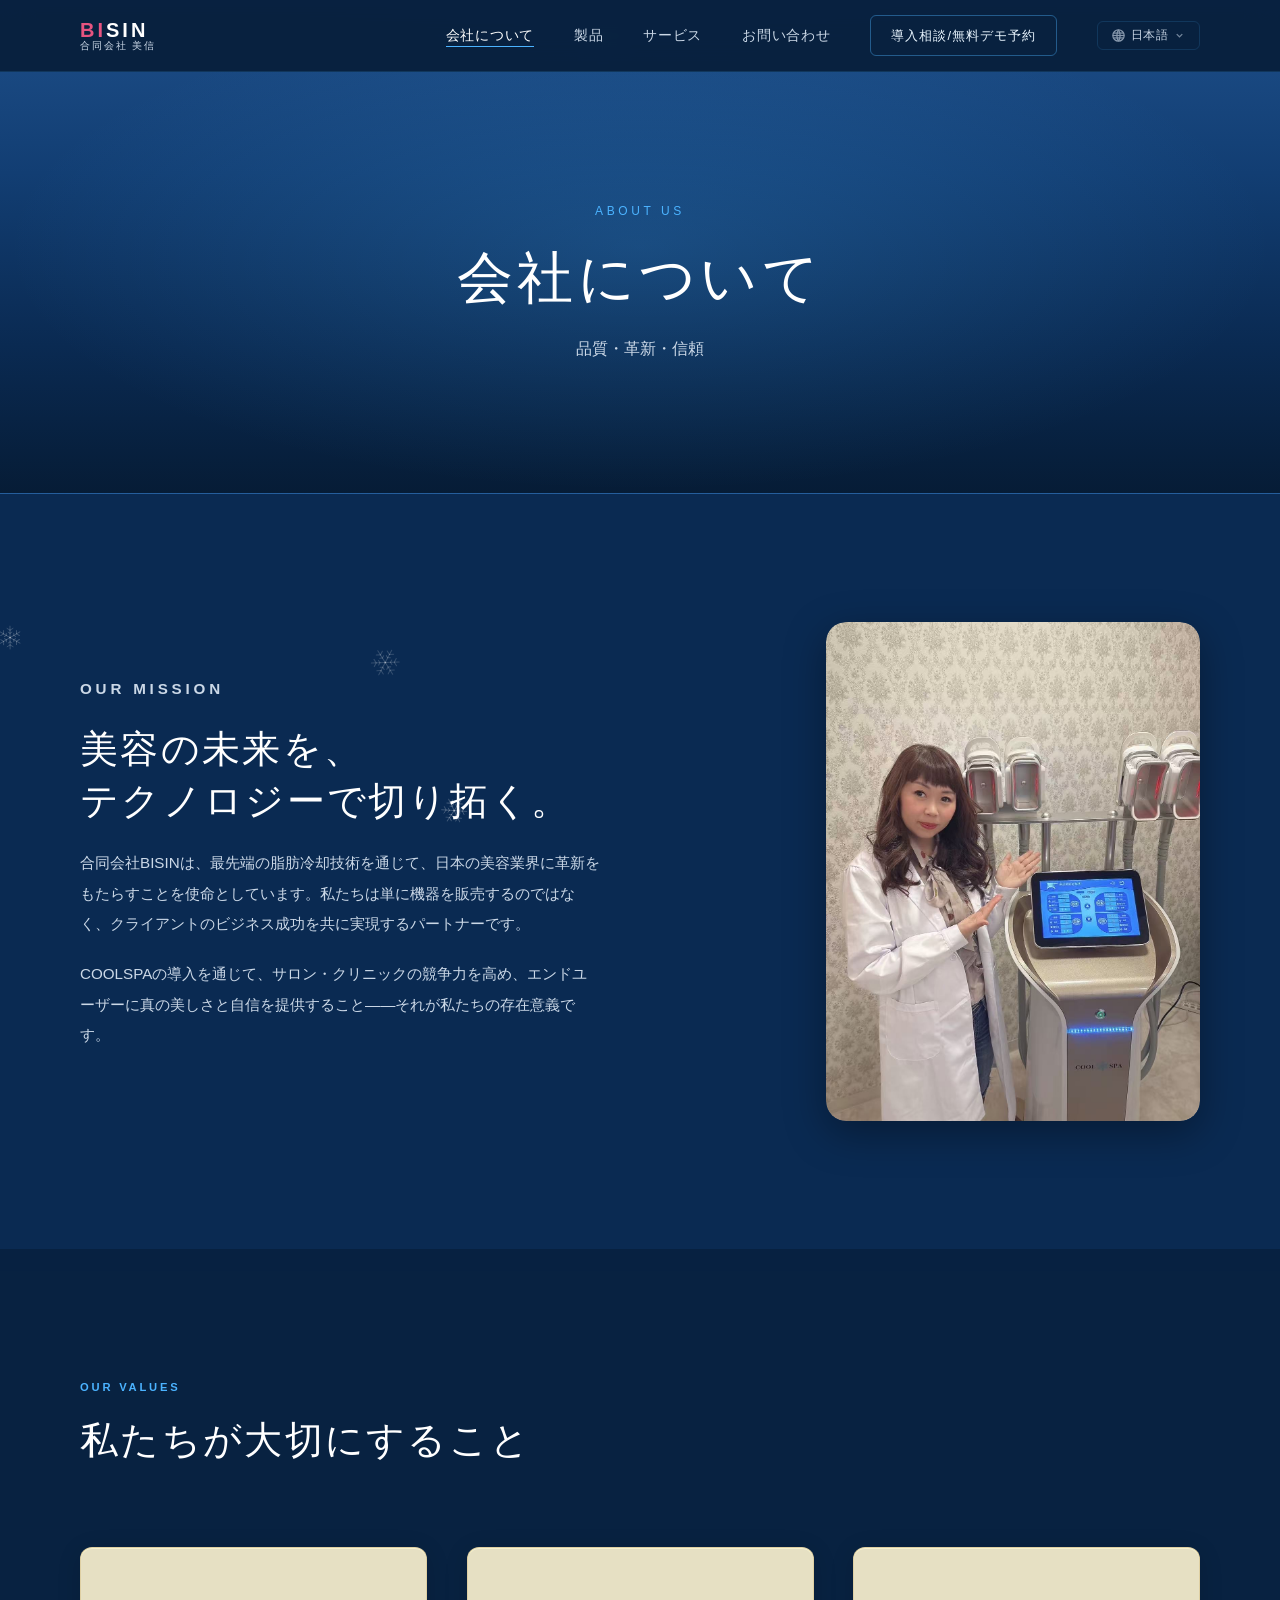
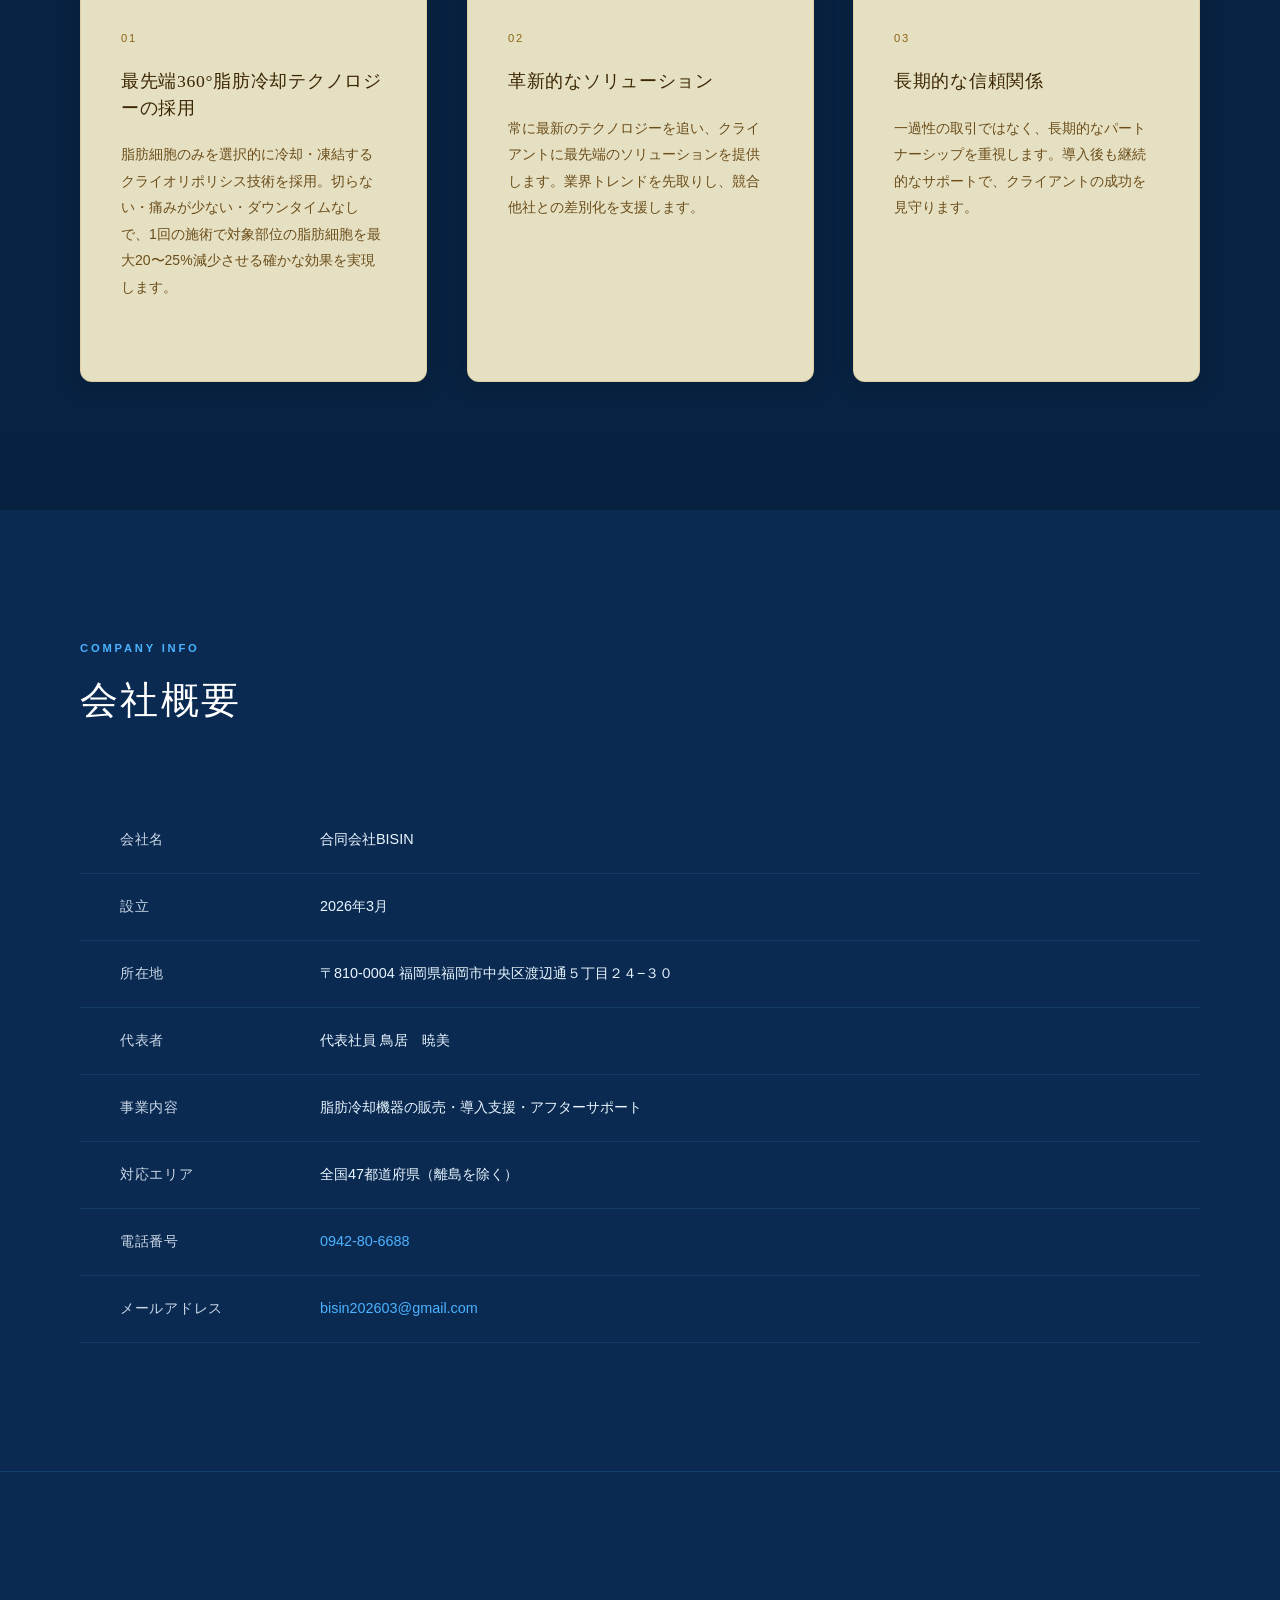
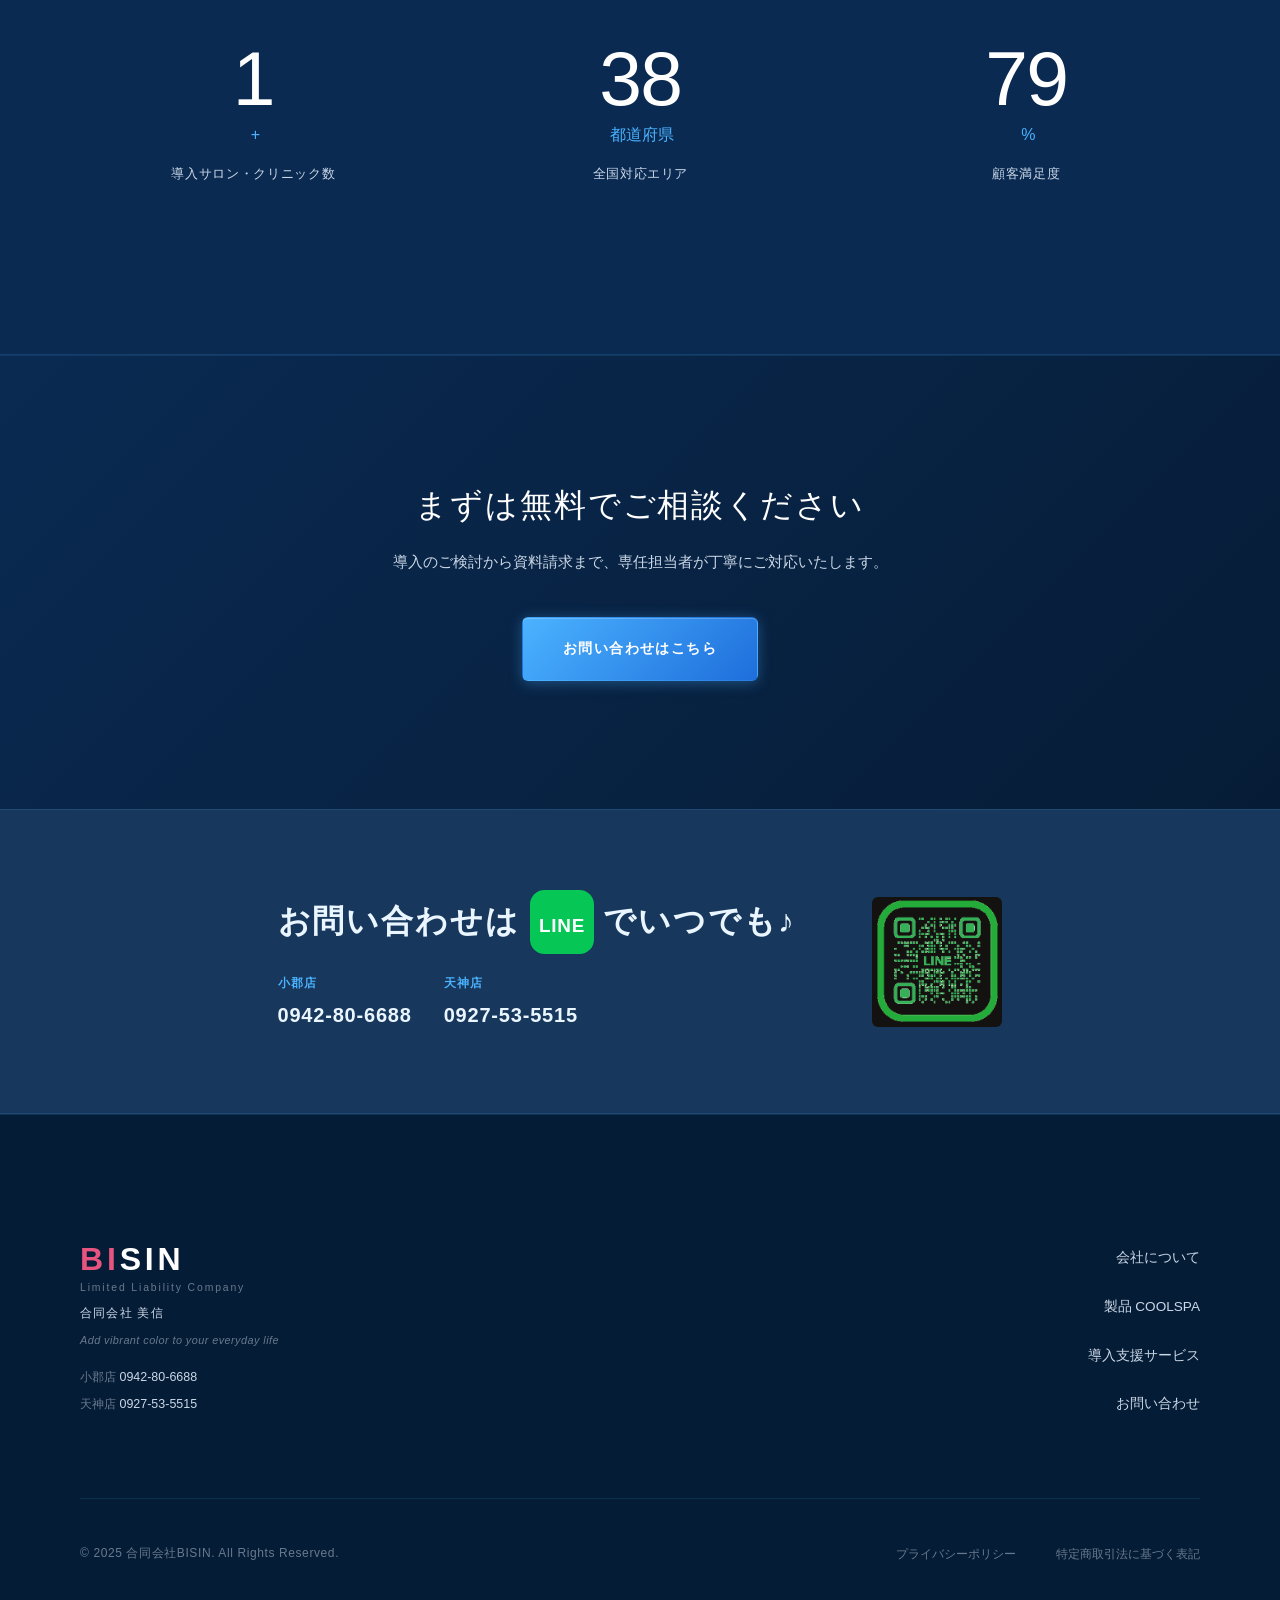
==== commit 324f63da: "mobile nav: replace lang row with globe icon right of hamburger - Remove mobile lang row injection f" ====
--- a/about.html
+++ b/about.html
@@ -5,7 +5,7 @@
   <meta name="viewport" content="width=device-width, initial-scale=1.0" />
   <meta name="description" content="合同会社BISINについて｜品質・革新・信頼を三本柱に、最先端の脂肪冷却テクノロジーで美容業界を支えます。" />
   <title>会社について | 合同会社BISIN</title>
-  <link rel="stylesheet" href="css/style.css?v=6" />
+  <link rel="stylesheet" href="css/style.css?v=7" />
 </head>
 <body>
 
@@ -213,7 +213,7 @@
   </footer>
 
   <script src="js/i18n.js?v=4"></script>
-  <script src="js/main.js?v=5"></script>
+  <script src="js/main.js?v=6"></script>
   <script src="js/particles.js?v=5"></script>
 
 </body>
--- a/css/style.css
+++ b/css/style.css
@@ -582,11 +582,7 @@
   transform: scale(1);
 }
 
-@media (max-width: 768px) {
-  .lang-picker {
-    display: none;
-  }
-}
+/* lang-picker visible on mobile — see THEME OVERRIDES section */
 
 /* ============================================================
    7. Hero Section (index.html)
@@ -2596,41 +2592,47 @@
   .cryo-results__case-count { font-size: 0.68rem; }
 }
 
-/* --- Mobile language row ----------------------------------- */
-.nav__mobile-lang {
-  display: none; /* desktop: hidden (desktop uses #langPicker) */
-}
-
+/* --- Lang-picker: globe icon only on mobile ---------------- */
 @media (max-width: 768px) {
-  .nav__mobile-lang {
-    display: flex;
-    justify-content: center;
+  /* Show lang-picker on mobile (was display:none) */
+  .lang-picker {
+    display: block;
+    order: 2; /* after hamburger → appears to the right */
+  }
+
+  /* Hamburger stays left of globe */
+  .nav__hamburger {
+    order: 1;
+  }
+
+  /* Globe-only: hide text label and chevron */
+  .lang-picker__label,
+  .lang-picker__chevron {
+    display: none;
+  }
+
+  /* Compact icon-only trigger */
+  .lang-picker__trigger {
+    padding: 0.4rem 0.5rem;
+    border-color: rgba(75,179,255,0.22);
+  }
+
+  .lang-picker__globe {
+    width: 22px;
+    height: 22px;
+    opacity: 0.88;
+  }
+
+  /* Dropdown panel opens to the left so it doesn't overflow screen */
+  .lang-picker__panel {
+    right: 0;
+    left: auto;
+    min-width: 158px;
+  }
+
+  /* Tighten gap between hamburger and globe */
+  .nav {
     gap: 0.6rem;
-    padding: var(--space-sm) 0 0.25rem;
-    margin-top: 0.5rem;
-    border-top: 1px solid rgba(75,179,255,0.12);
-  }
-
-  .nav__mobile-lang-btn {
-    font-family: var(--font-en);
-    font-size: 0.8rem;
-    font-weight: 600;
-    letter-spacing: 0.08em;
-    padding: 0.38rem 1.1rem;
-    border: 1px solid rgba(75,179,255,0.30);
-    border-radius: 99px;
-    color: var(--color-text-muted);
-    background: transparent;
-    cursor: pointer;
-    transition: all var(--transition);
-    line-height: 1;
-  }
-
-  .nav__mobile-lang-btn:hover,
-  .nav__mobile-lang-btn.active {
-    background: rgba(75,179,255,0.16);
-    border-color: var(--color-primary);
-    color: var(--color-primary);
   }
 }
 
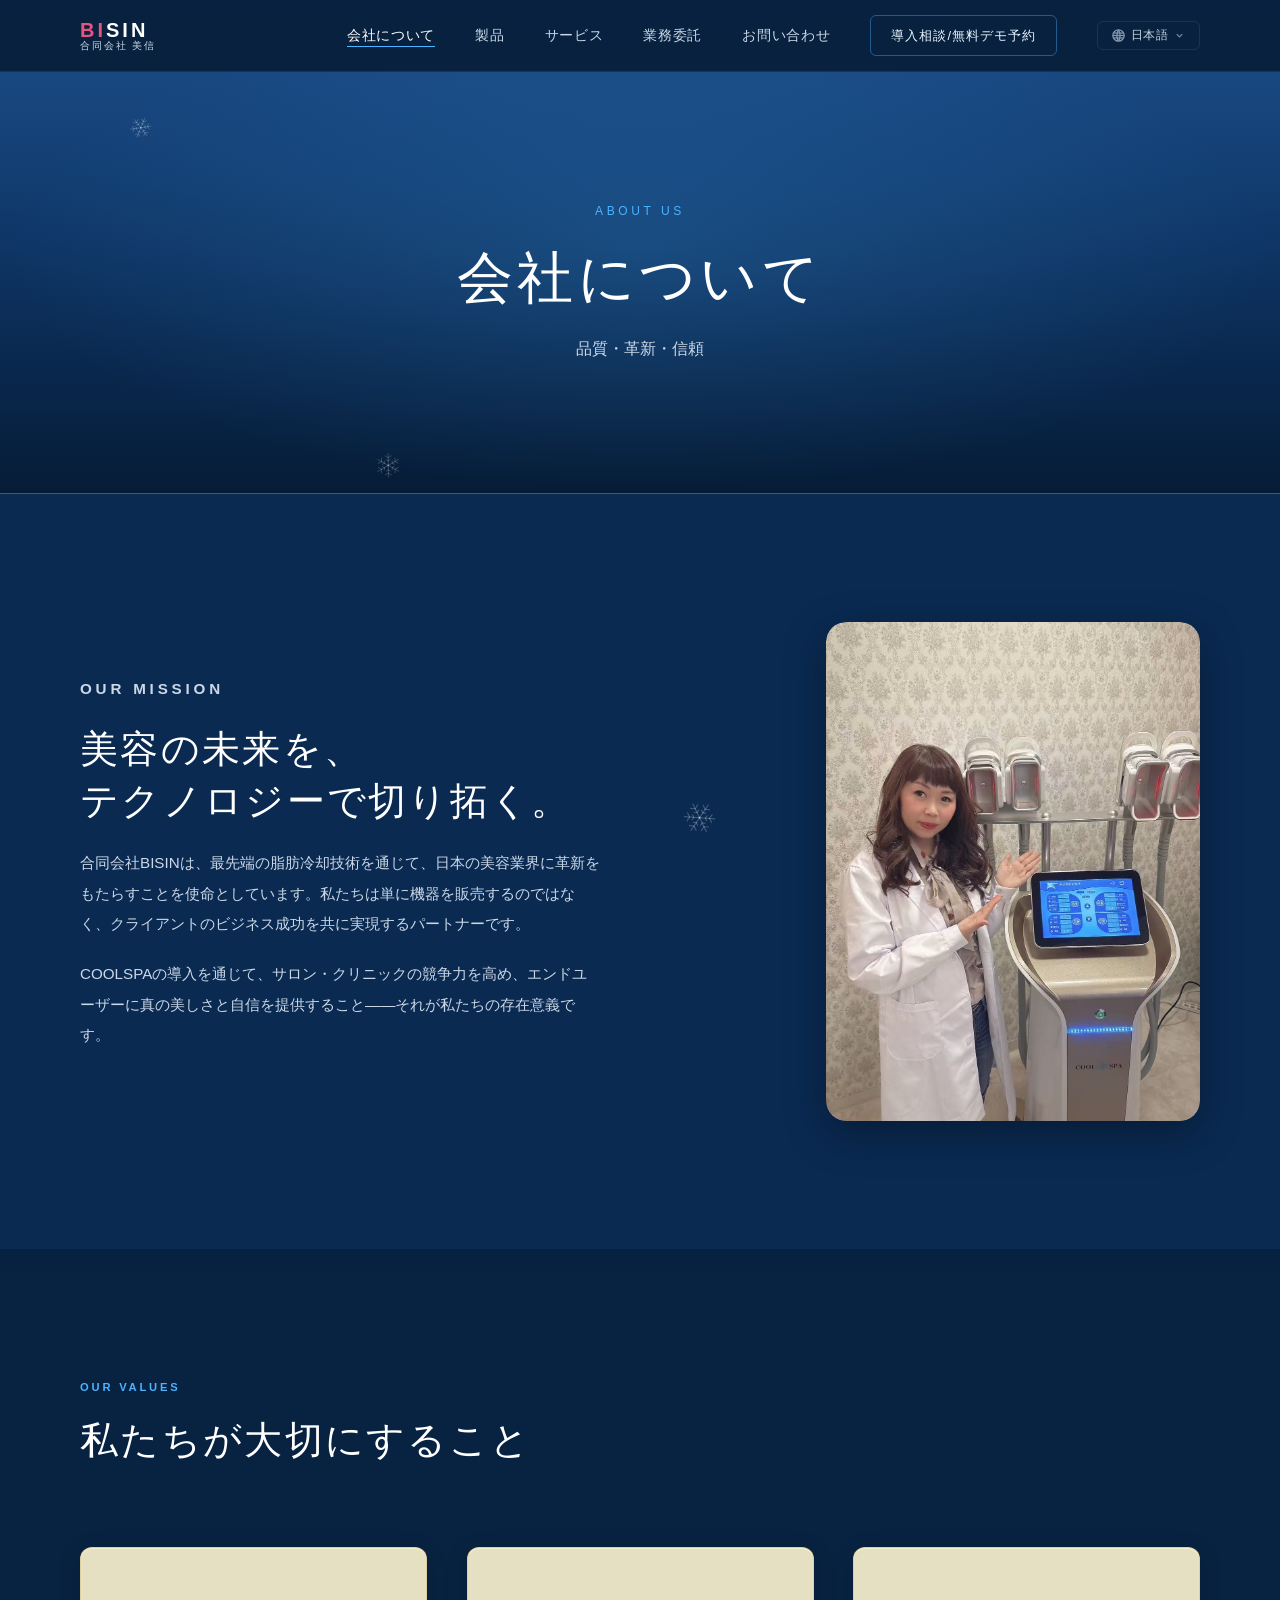
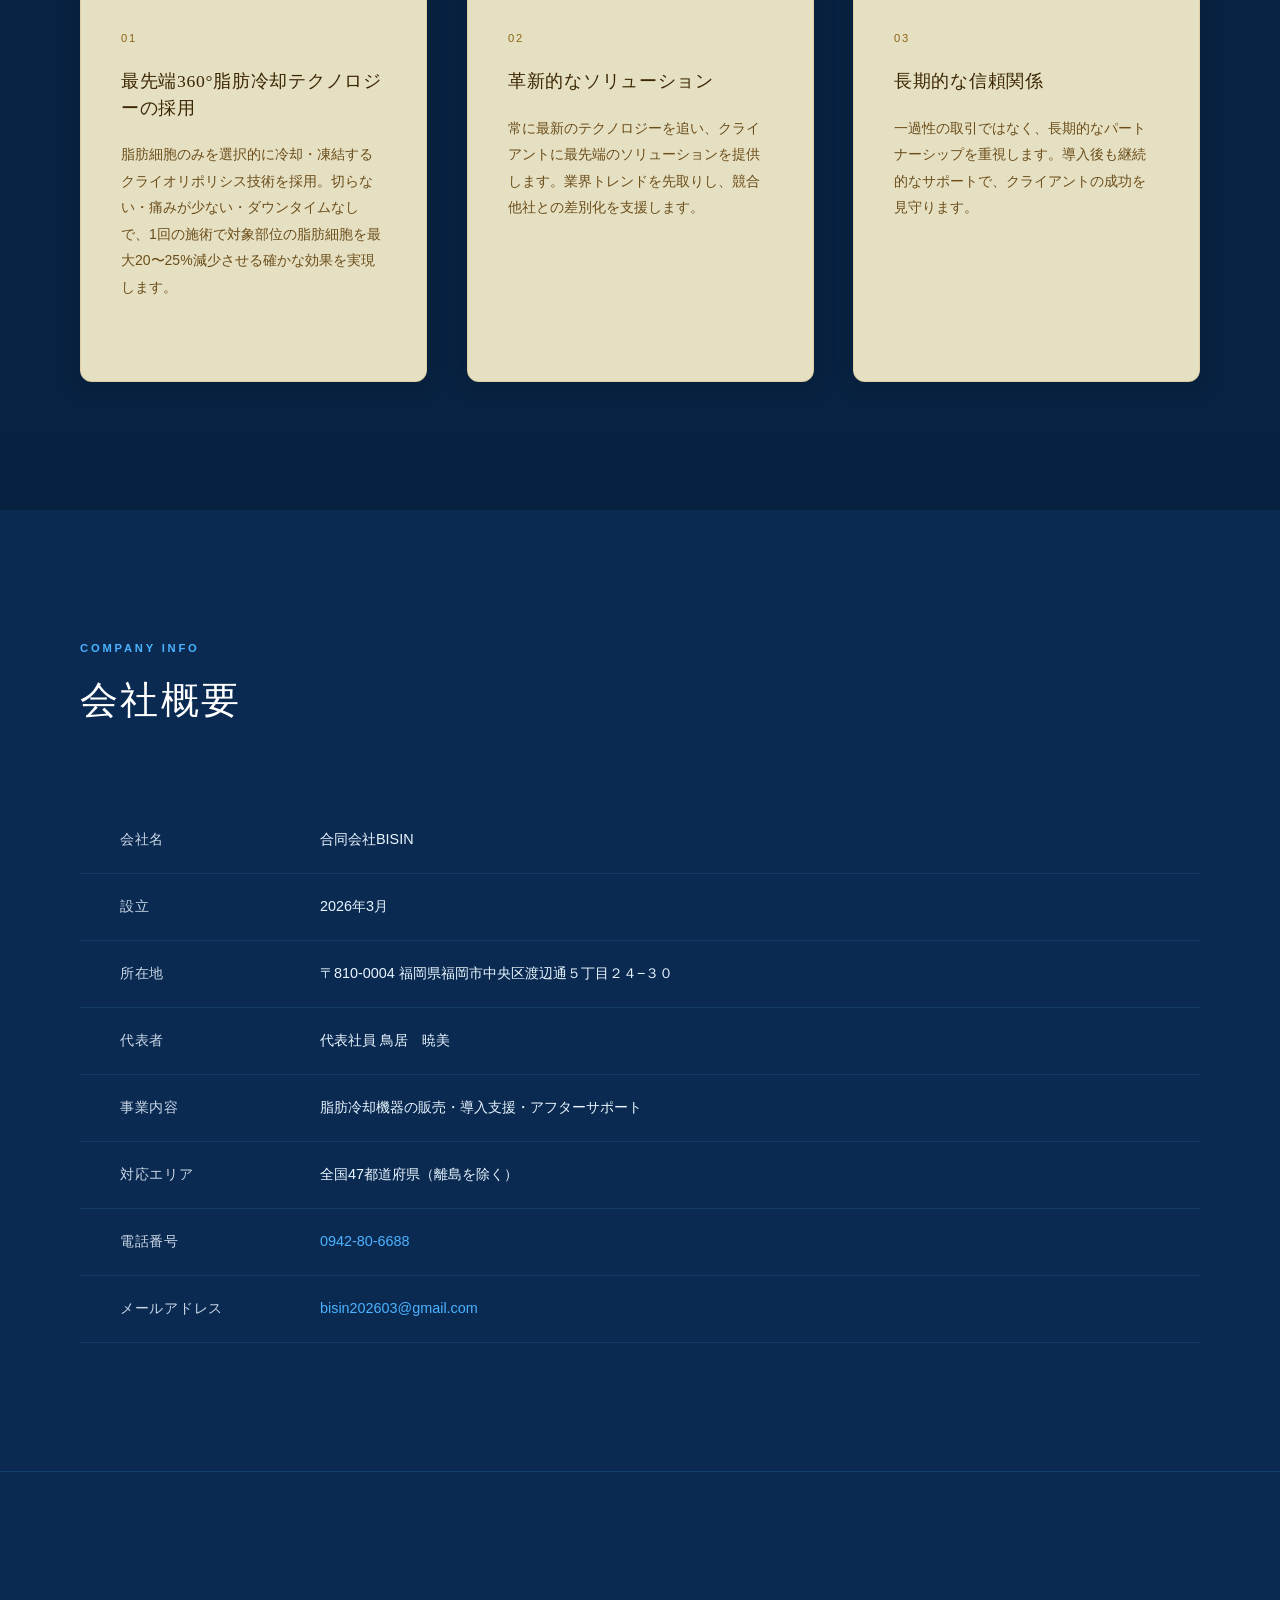
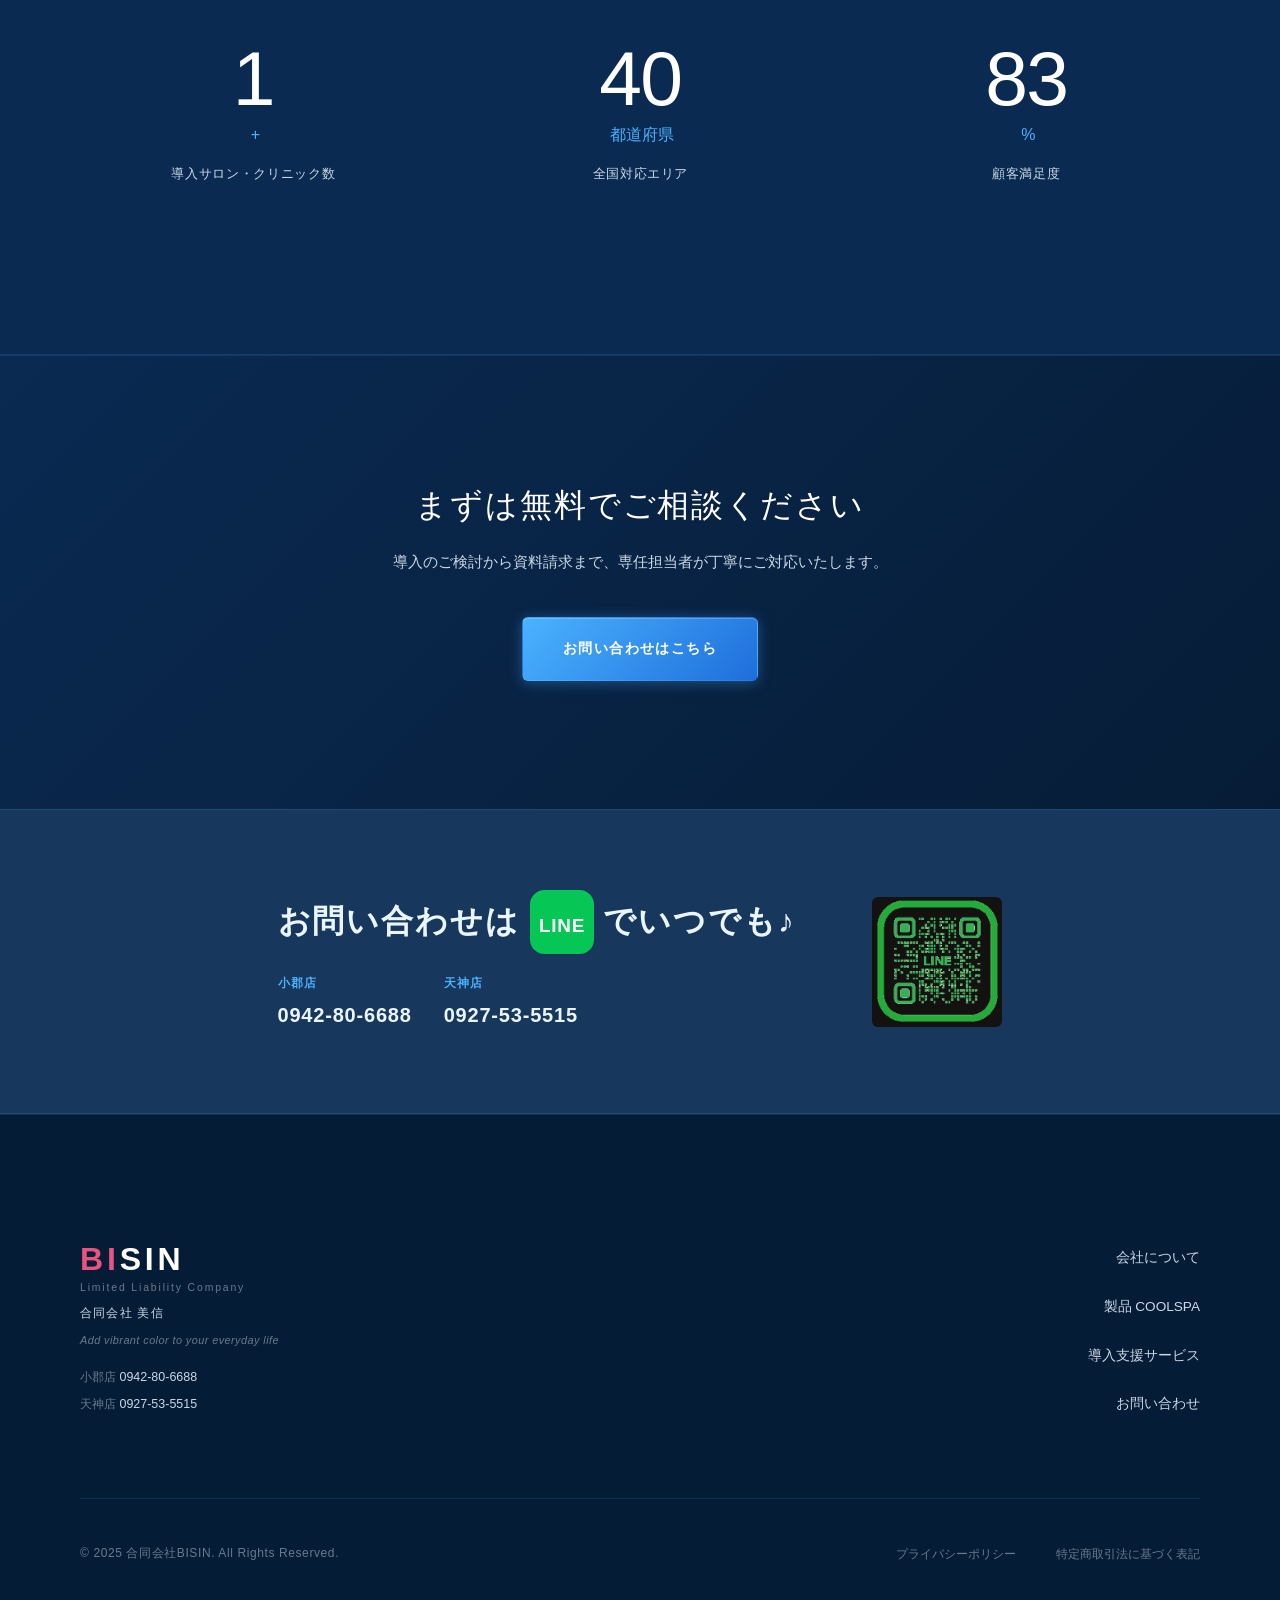
==== commit bd5d11ab: "Add 業務委託 page (outsourcing.html) + nav update New page sections: - Hero: 美容ビジネス支援 AI×Marketing×IT wi" ====
--- a/about.html
+++ b/about.html
@@ -19,6 +19,7 @@
         <li><a href="about.html" class="nav__link--active" data-i18n="nav.about">会社について</a></li>
         <li><a href="product.html" data-i18n="nav.product">製品</a></li>
         <li><a href="service.html" data-i18n="nav.service">サービス</a></li>
+        <li><a href="outsourcing.html" data-i18n="nav.outsourcing">業務委託</a></li>
         <li><a href="contact.html" data-i18n="nav.contact">お問い合わせ</a></li>
       </ul>
       <a href="contact.html" class="nav__cta" data-i18n="nav.cta">無料相談</a>
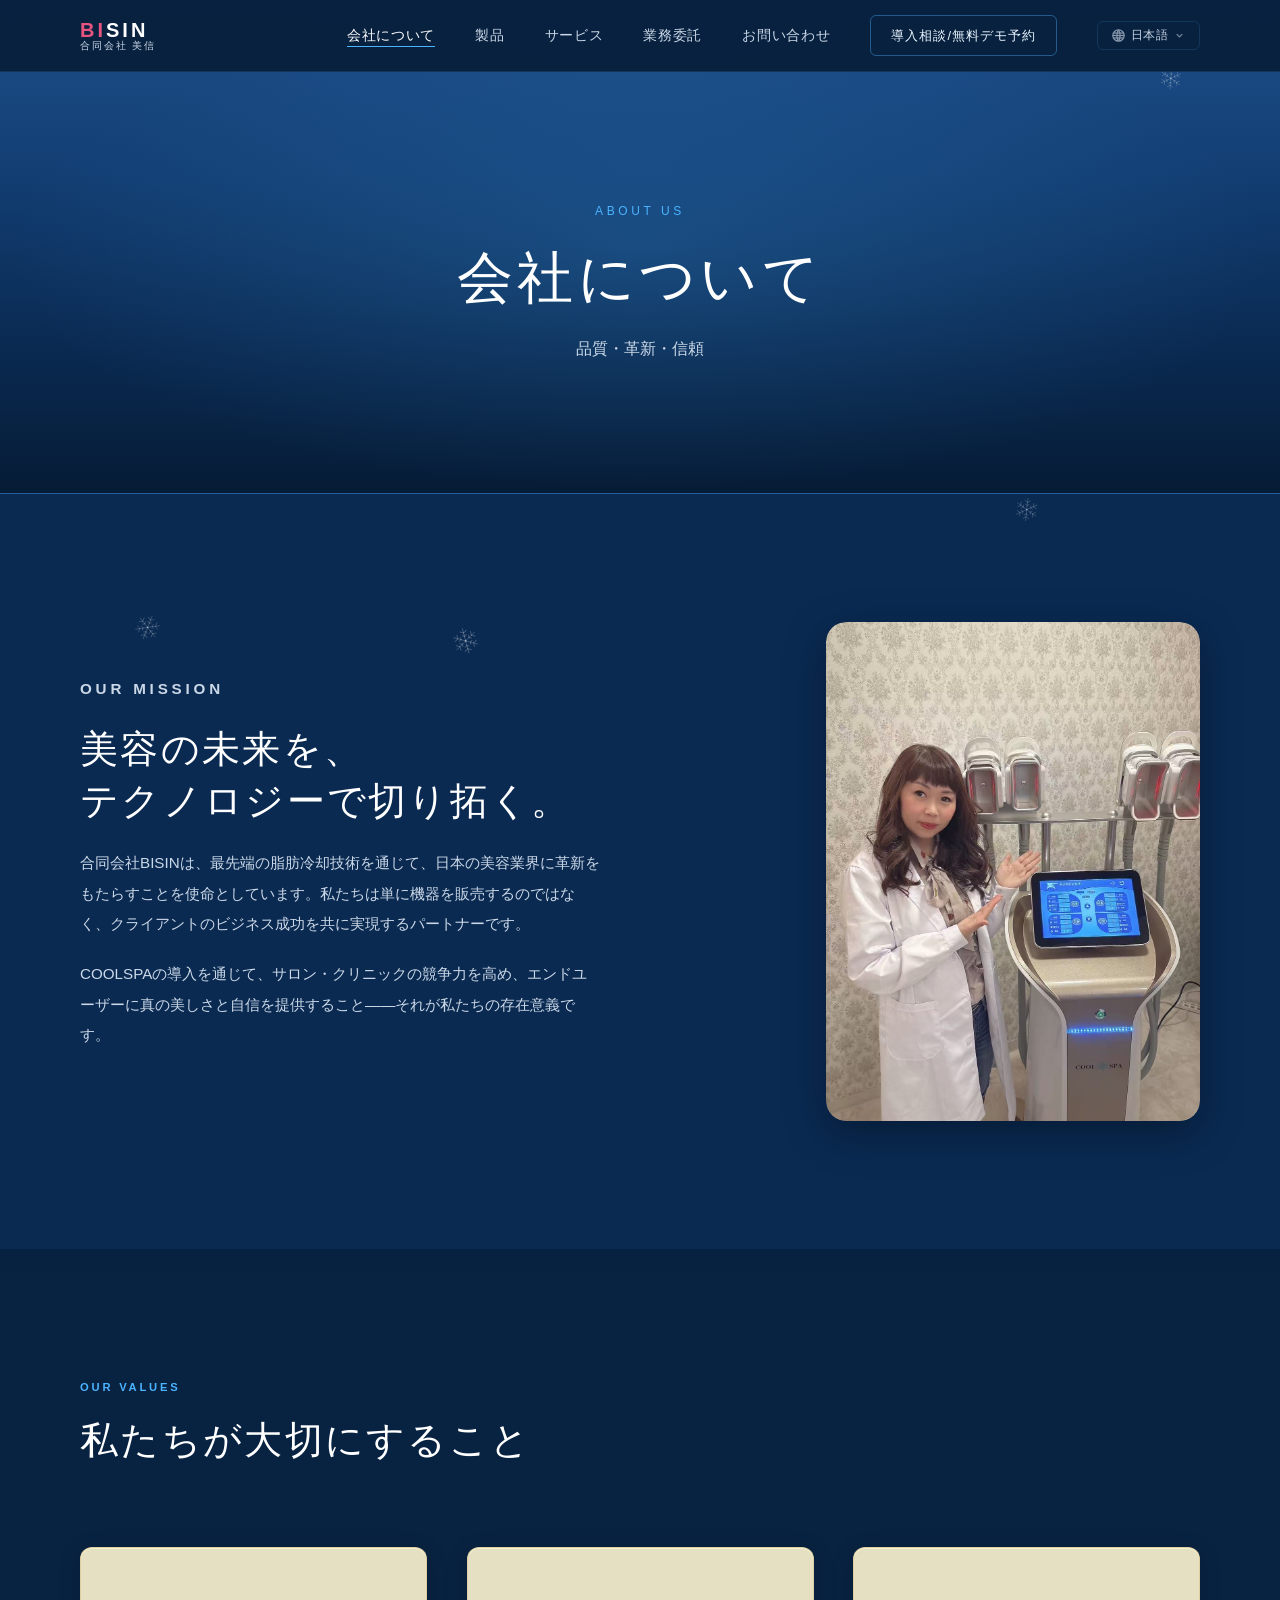
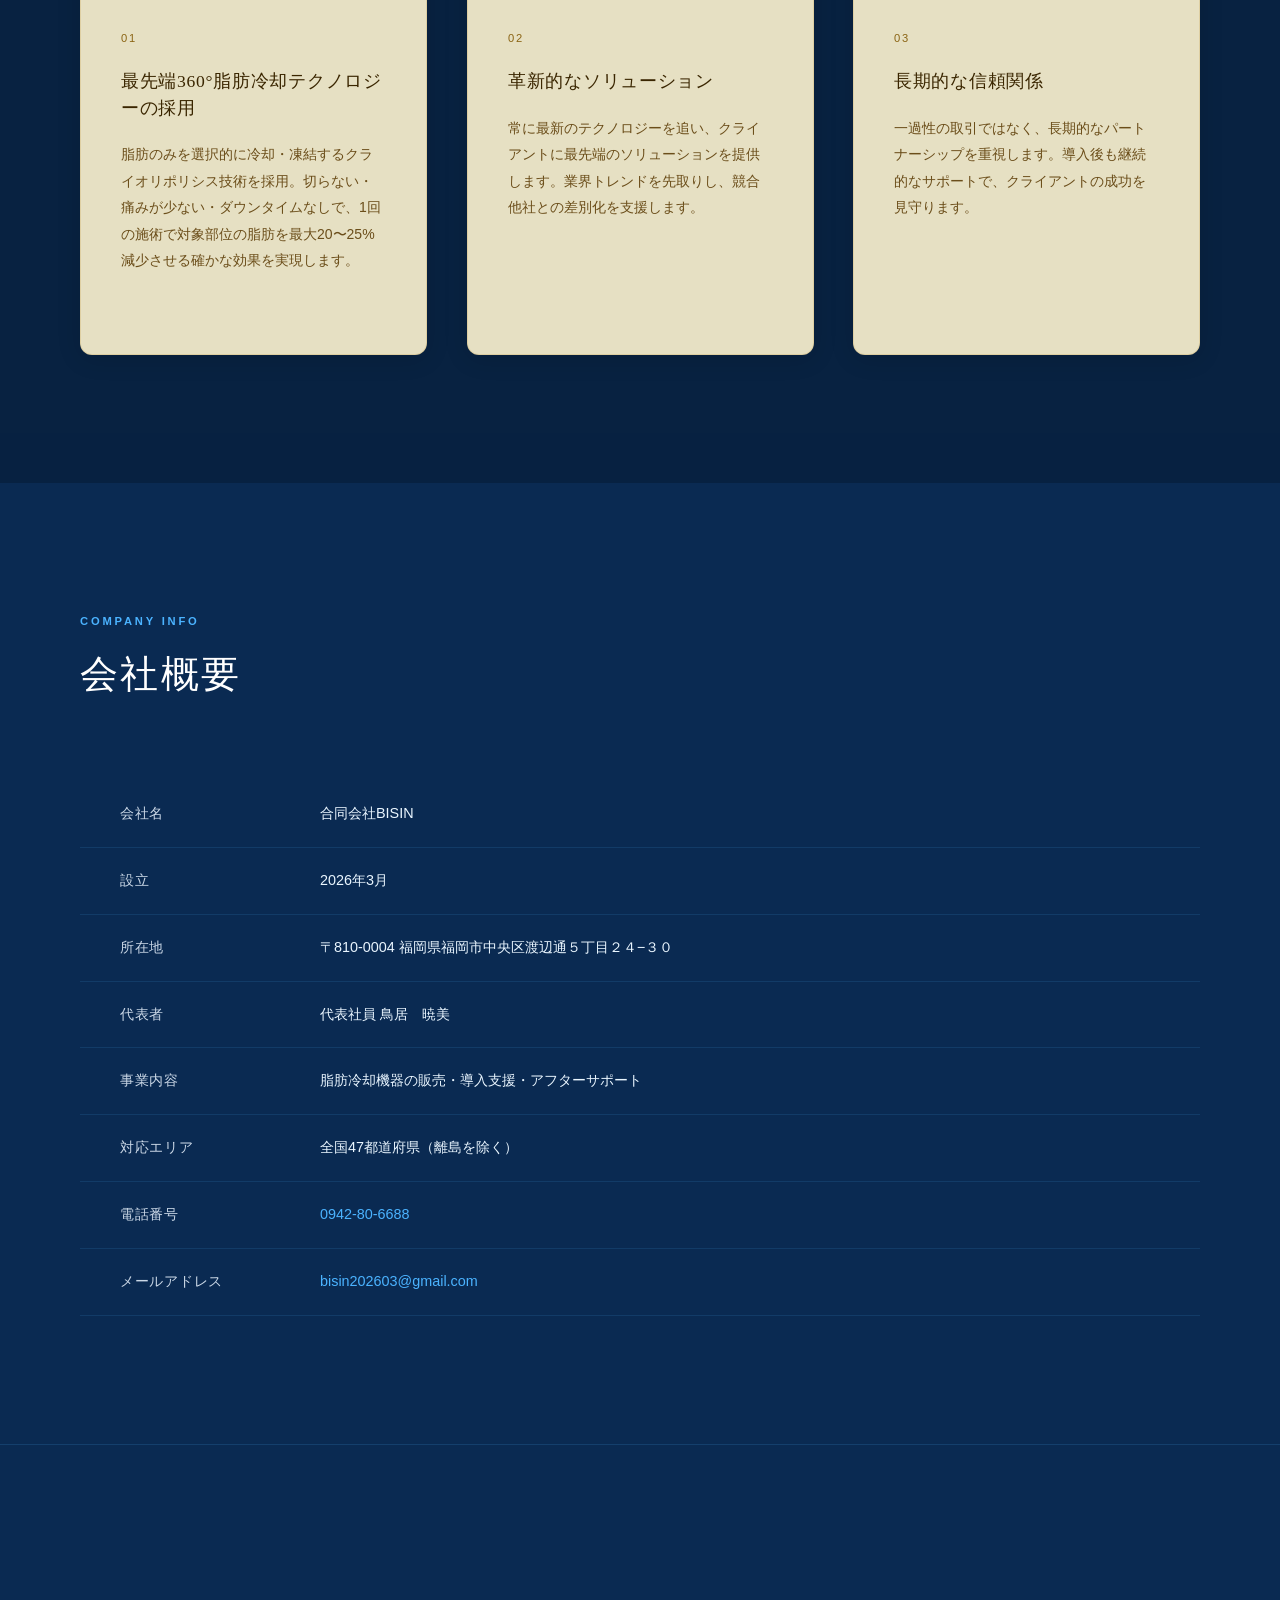
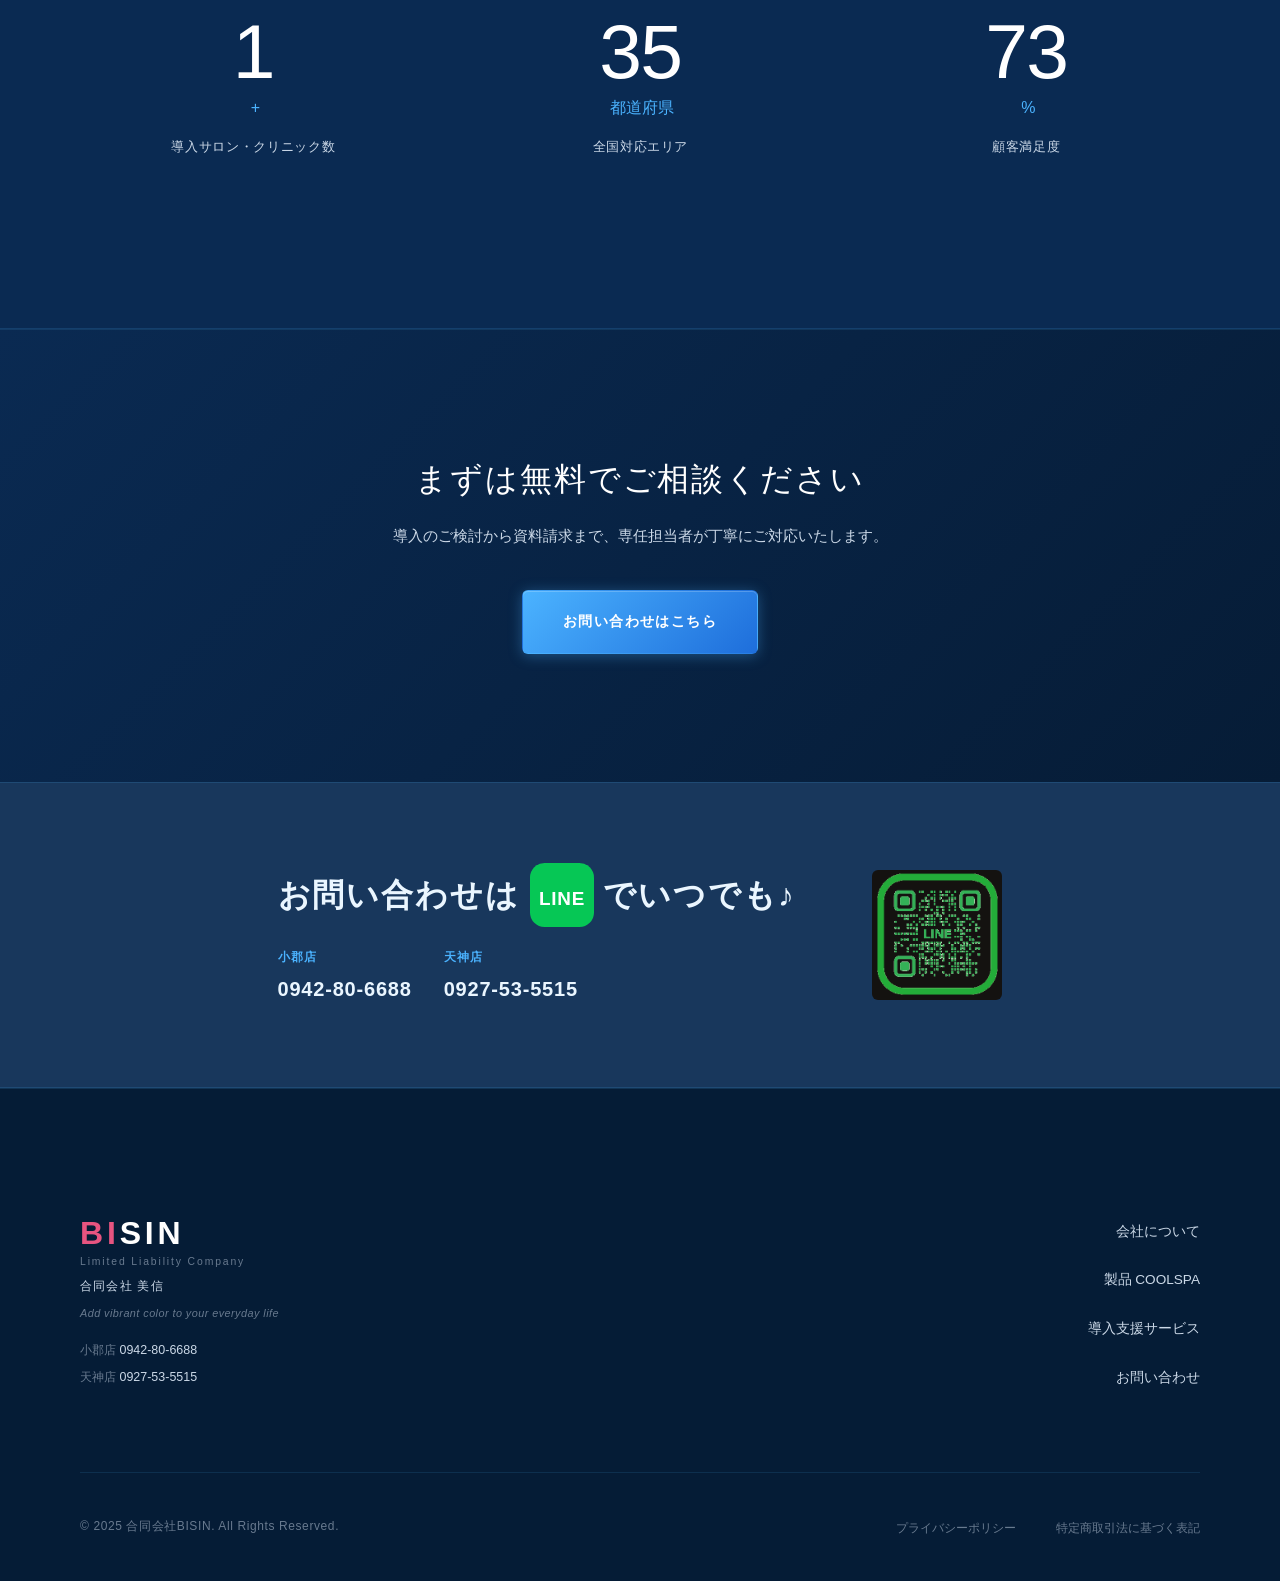
==== commit b61352ce: "コンテンツ更新：サービス内容修正・症例写真追加 - アフターサポートから「定期メンテナンス訪問」「24時間リモートサポート窓口」を削除 - スタンダードプランの「24時間代替機交換（九州限定）」→「故" ====
--- a/about.html
+++ b/about.html
@@ -85,7 +85,7 @@
           <div class="value-card">
             <div class="value-card__num">01</div>
             <h3 class="value-card__title" data-i18n="about.val1.title">最先端360°脂肪冷却テクノロジーの採用</h3>
-            <p class="value-card__desc" data-i18n="about.val1.desc">脂肪細胞のみを選択的に冷却・凍結するクライオリポリシス技術を採用。切らない・痛みが少ない・ダウンタイムなしで、1回の施術で対象部位の脂肪細胞を最大20〜25%減少させる確かな効果を実現します。</p>
+            <p class="value-card__desc" data-i18n="about.val1.desc">脂肪のみを選択的に冷却・凍結するクライオリポリシス技術を採用。切らない・痛みが少ない・ダウンタイムなしで、1回の施術で対象部位の脂肪を最大20〜25%減少させる確かな効果を実現します。</p>
           </div>
           <div class="value-card">
             <div class="value-card__num">02</div>
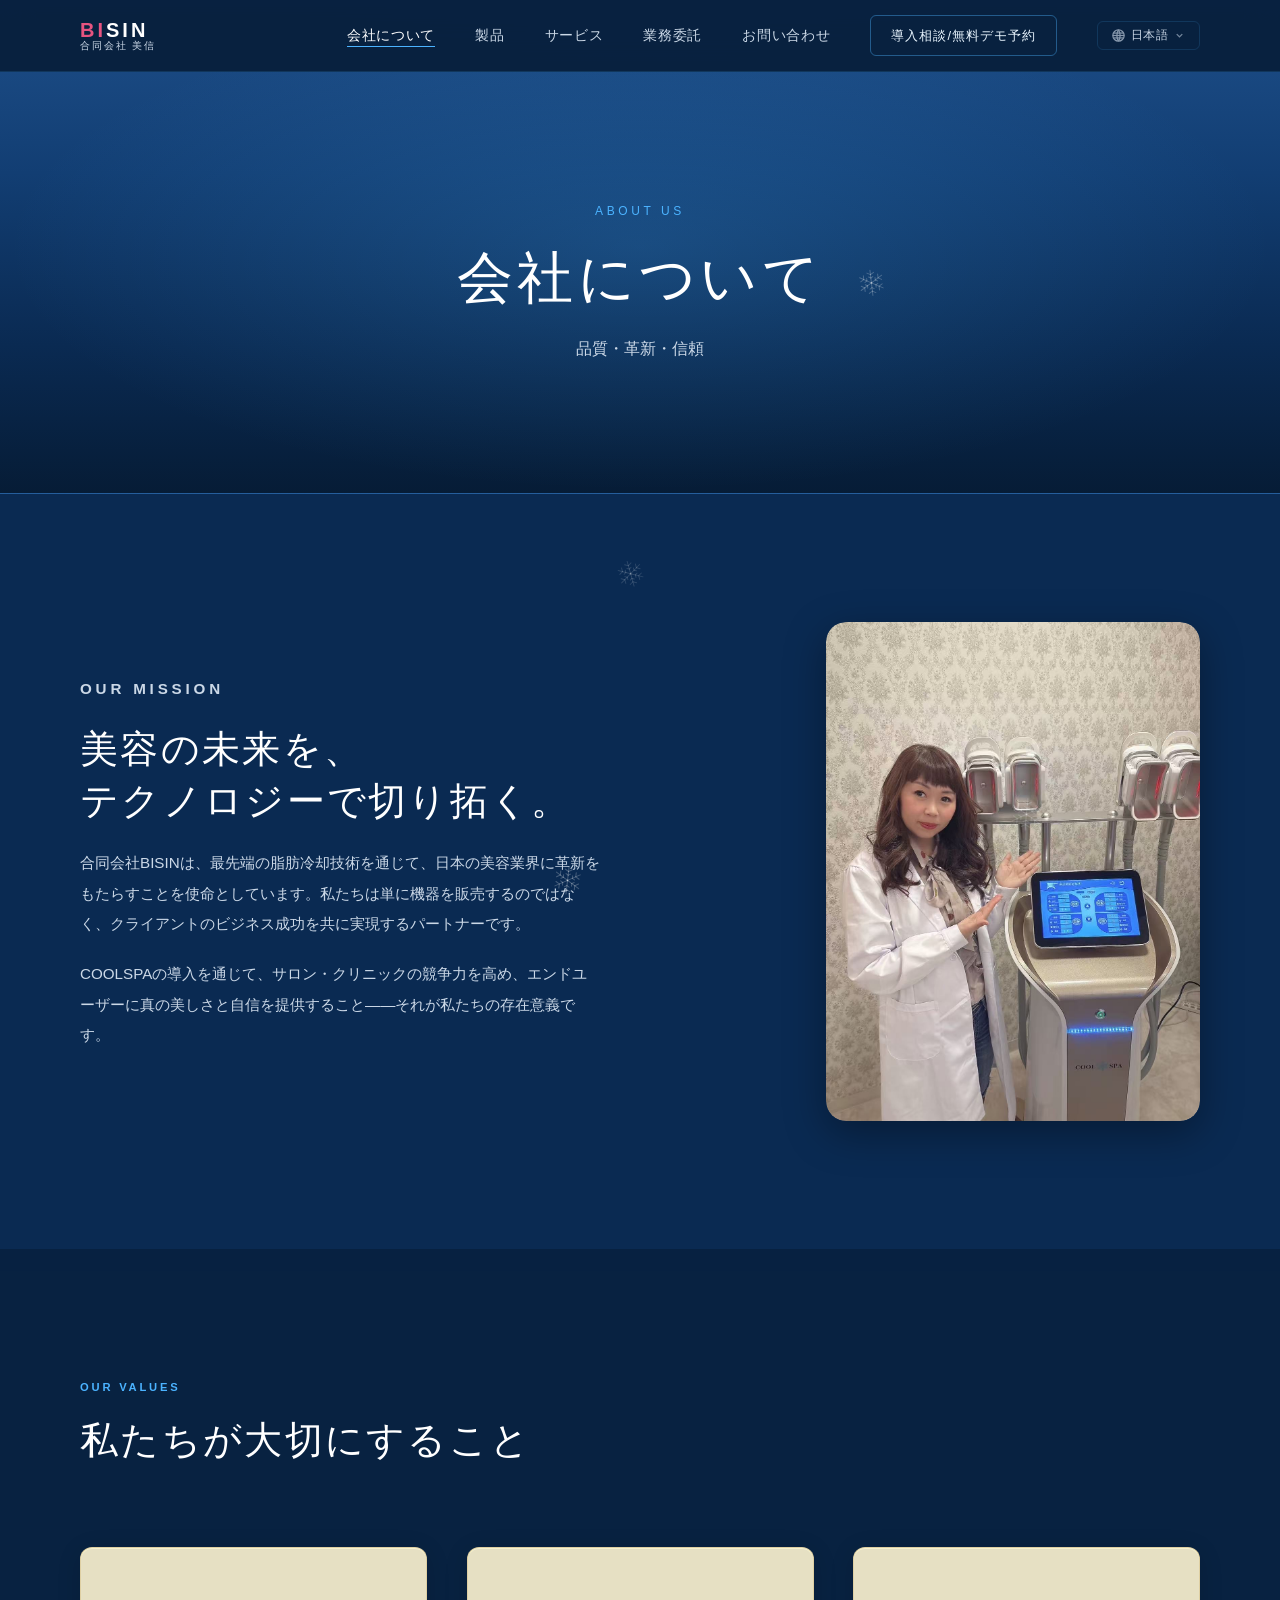
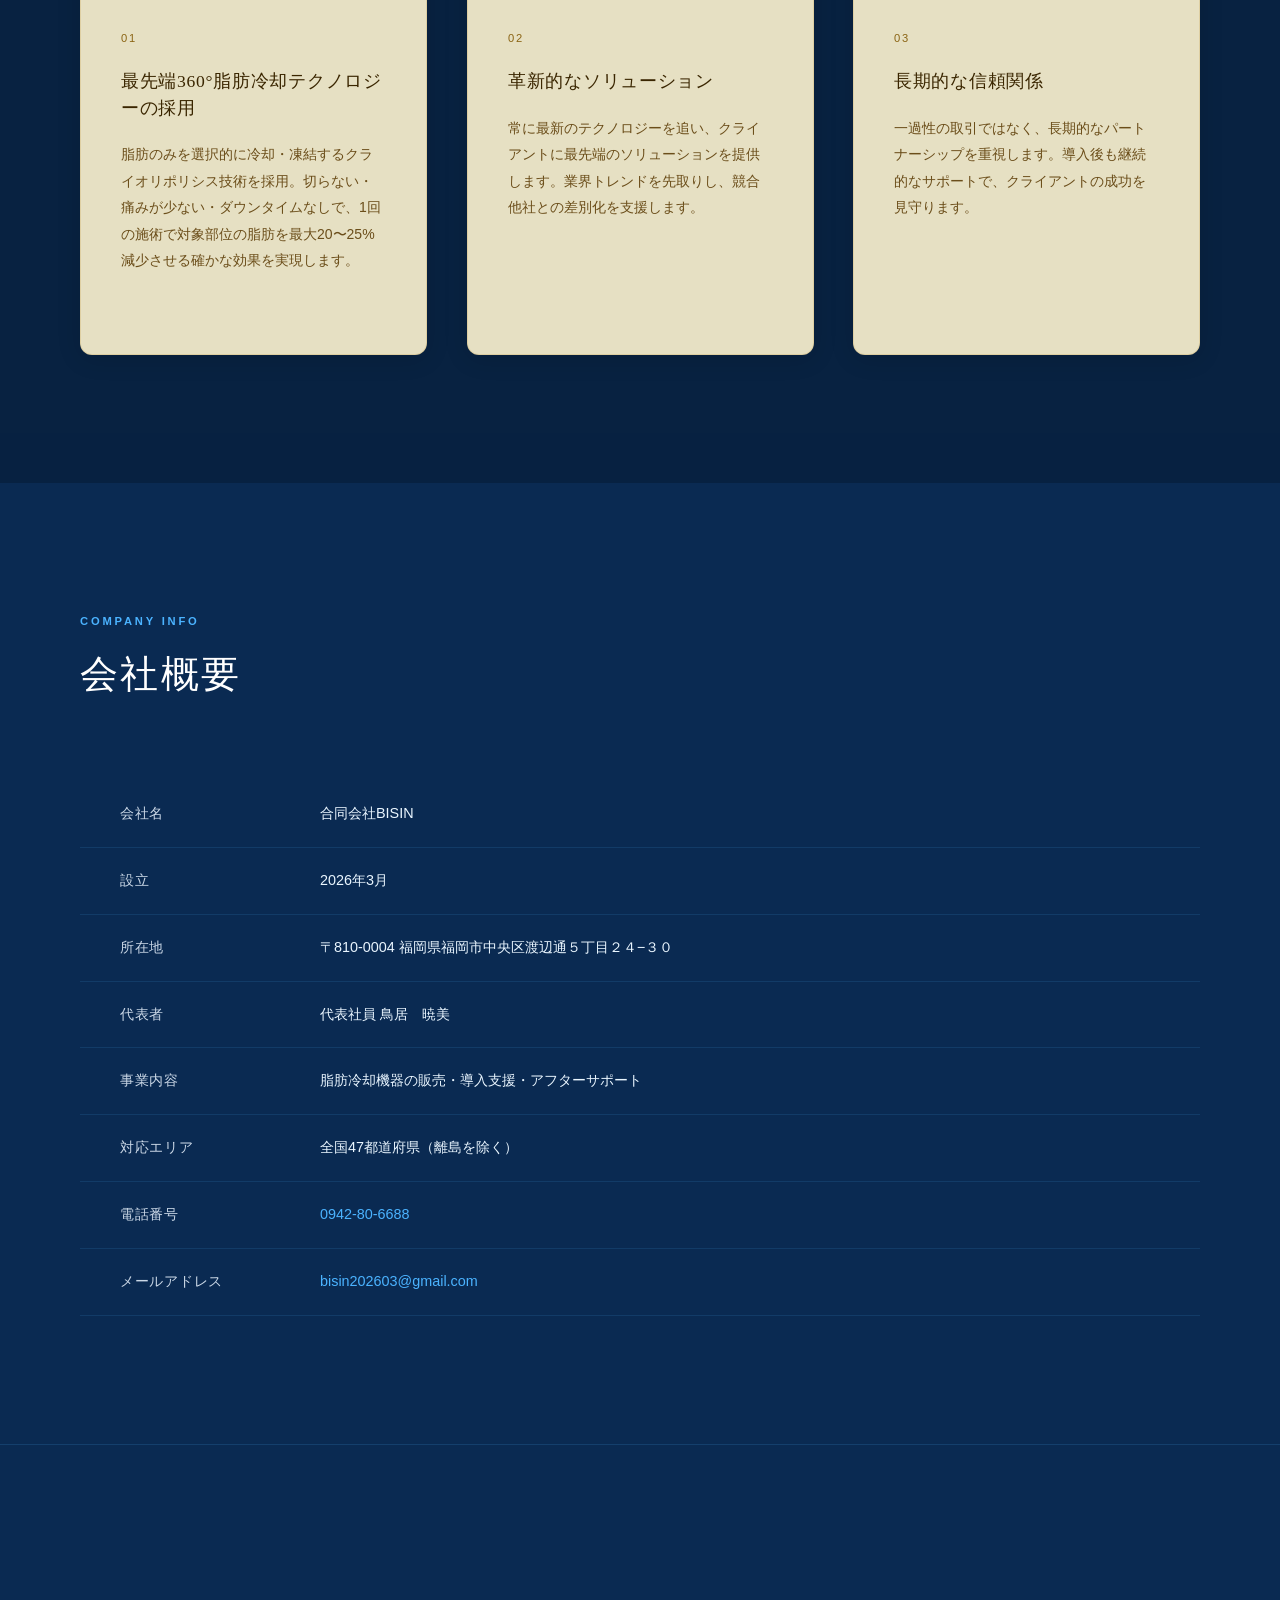
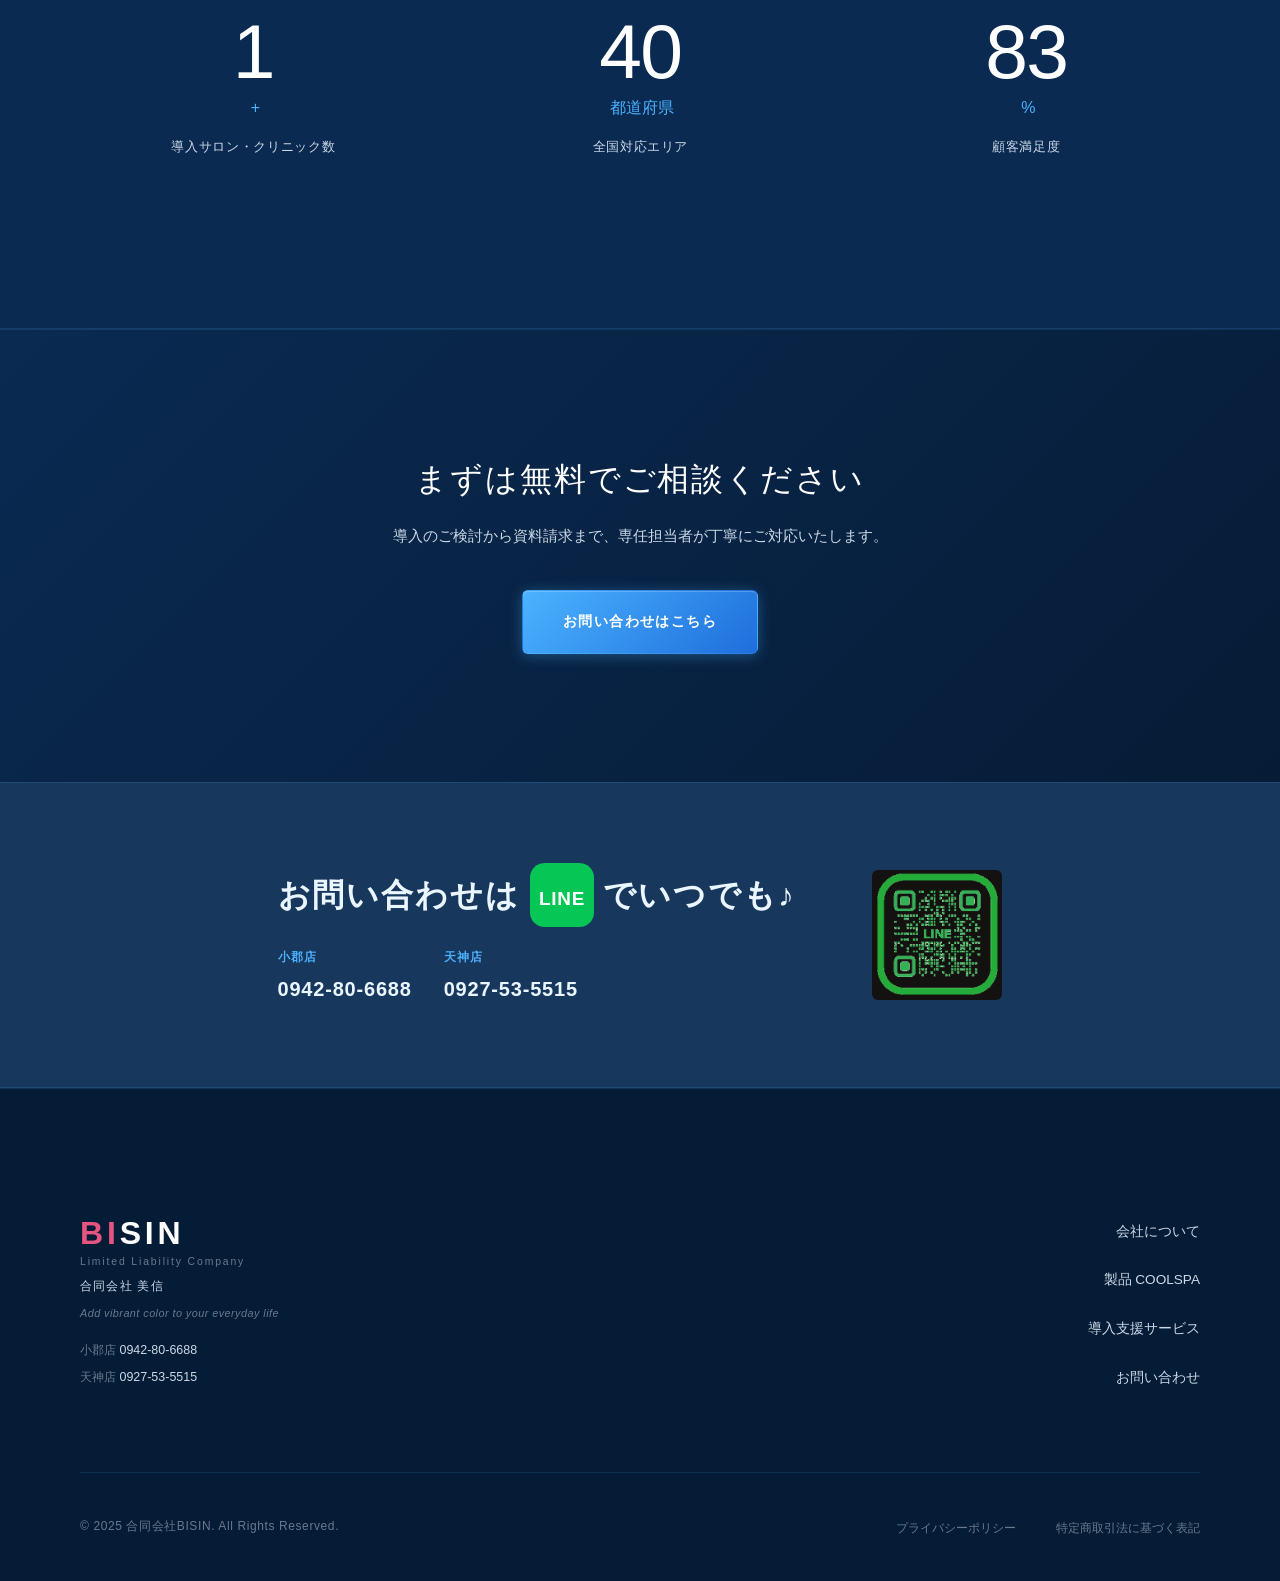
==== commit 67259dc3: "Bump CSS version to v=8 to bust Cloudflare cache Co-Authored-By: Claude Sonnet 4.6 <noreply@anthropi" ====
--- a/about.html
+++ b/about.html
@@ -5,7 +5,7 @@
   <meta name="viewport" content="width=device-width, initial-scale=1.0" />
   <meta name="description" content="合同会社BISINについて｜品質・革新・信頼を三本柱に、最先端の脂肪冷却テクノロジーで美容業界を支えます。" />
   <title>会社について | 合同会社BISIN</title>
-  <link rel="stylesheet" href="css/style.css?v=7" />
+  <link rel="stylesheet" href="css/style.css?v=8" />
 </head>
 <body>
 
--- a/css/style.css
+++ b/css/style.css
@@ -1874,6 +1874,116 @@
   top: 0.1rem;
 }
 
+/* FAQ Accordion */
+.faq-accordion {
+  display: flex;
+  flex-direction: column;
+  gap: 0;
+  margin: 0;
+}
+
+.faq-accordion__item {
+  border-bottom: 1px solid rgba(75,179,255,0.15);
+}
+
+.faq-accordion__item:last-child {
+  border-bottom: none;
+}
+
+.faq-accordion__btn {
+  width: 100%;
+  display: flex;
+  align-items: center;
+  justify-content: space-between;
+  gap: 0.3rem;
+  background: none;
+  border: none;
+  cursor: pointer;
+  padding: 0.75rem 0;
+  font-family: var(--font-ja);
+  font-size: 0.82rem;
+  color: var(--color-text);
+  text-align: left;
+  line-height: 1.5;
+}
+
+.faq-accordion__btn::before {
+  content: 'Q.';
+  flex-shrink: 0;
+  color: var(--color-primary);
+  font-size: 0.65rem;
+  font-family: var(--font-en);
+  font-weight: 600;
+  align-self: flex-start;
+  margin-top: 0.15rem;
+}
+
+.faq-accordion__chevron {
+  flex-shrink: 0;
+  width: 10px;
+  height: 10px;
+  color: var(--color-primary);
+  transition: transform 0.25s ease;
+  opacity: 0.7;
+}
+
+.faq-accordion__btn[aria-expanded="true"] .faq-accordion__chevron {
+  transform: rotate(180deg);
+}
+
+.faq-accordion__body {
+  position: relative;
+  padding: 0 0 0.75rem 1.5rem;
+  font-size: 0.78rem;
+  color: var(--color-text-muted);
+  line-height: 1.75;
+}
+
+.faq-accordion__body::before {
+  content: 'A.';
+  position: absolute;
+  left: 0;
+  top: 0;
+  color: var(--color-accent);
+  font-family: var(--font-en);
+  font-size: 0.65rem;
+  font-weight: 700;
+}
+
+.faq-hl {
+  background: none;
+  color: var(--color-primary);
+  font-weight: 700;
+}
+
+.faq-accordion__body p {
+  margin: 0 0 0.5rem;
+}
+
+.faq-accordion__body p:last-child {
+  margin-bottom: 0;
+}
+
+.faq-accordion__body ul {
+  margin: 0.4rem 0 0.5rem;
+  padding-left: 1rem;
+  display: flex;
+  flex-direction: column;
+  gap: 0.25rem;
+}
+
+.faq-accordion__body ul li {
+  font-size: 0.78rem;
+  color: var(--color-text-muted);
+  padding-left: 0;
+  position: static;
+  line-height: 1.6;
+}
+
+.faq-accordion__body ul li::before {
+  content: none;
+}
+
 .contact-line-wrap {
   display: flex;
   flex-direction: column;
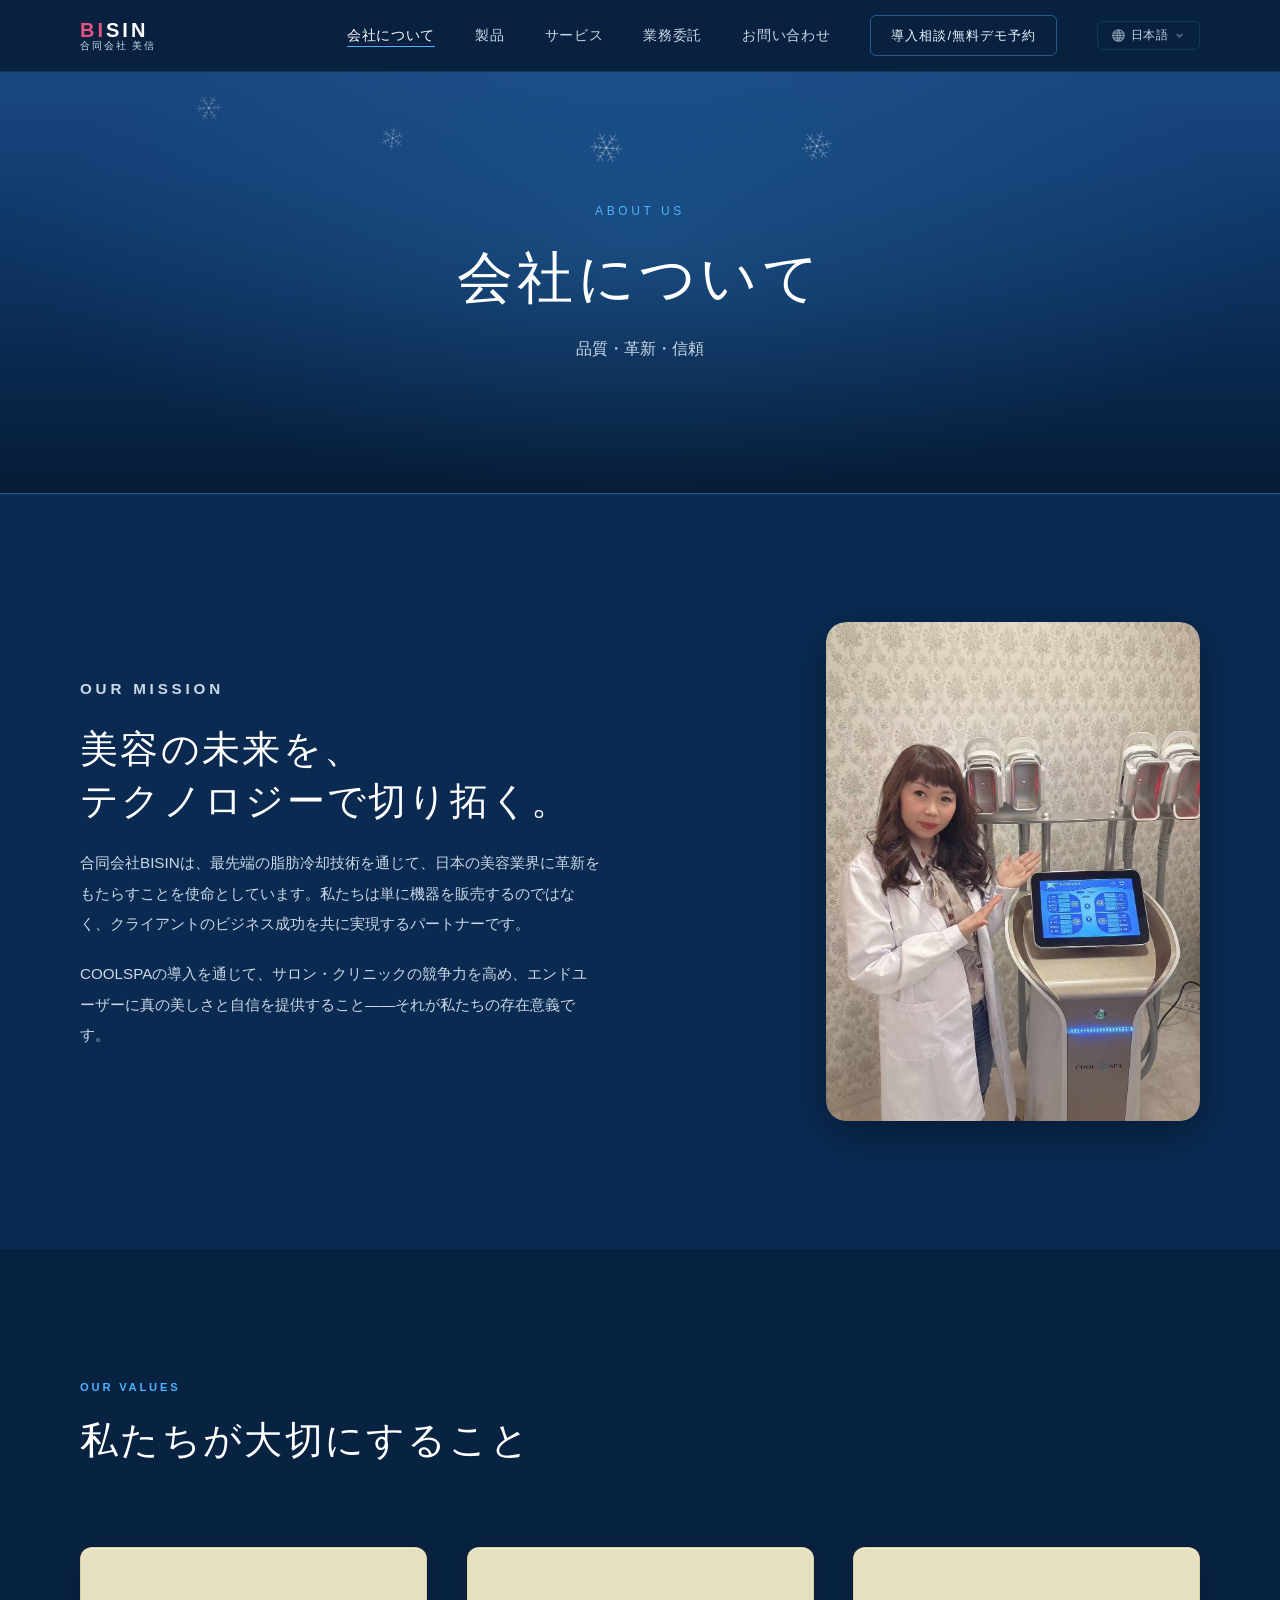
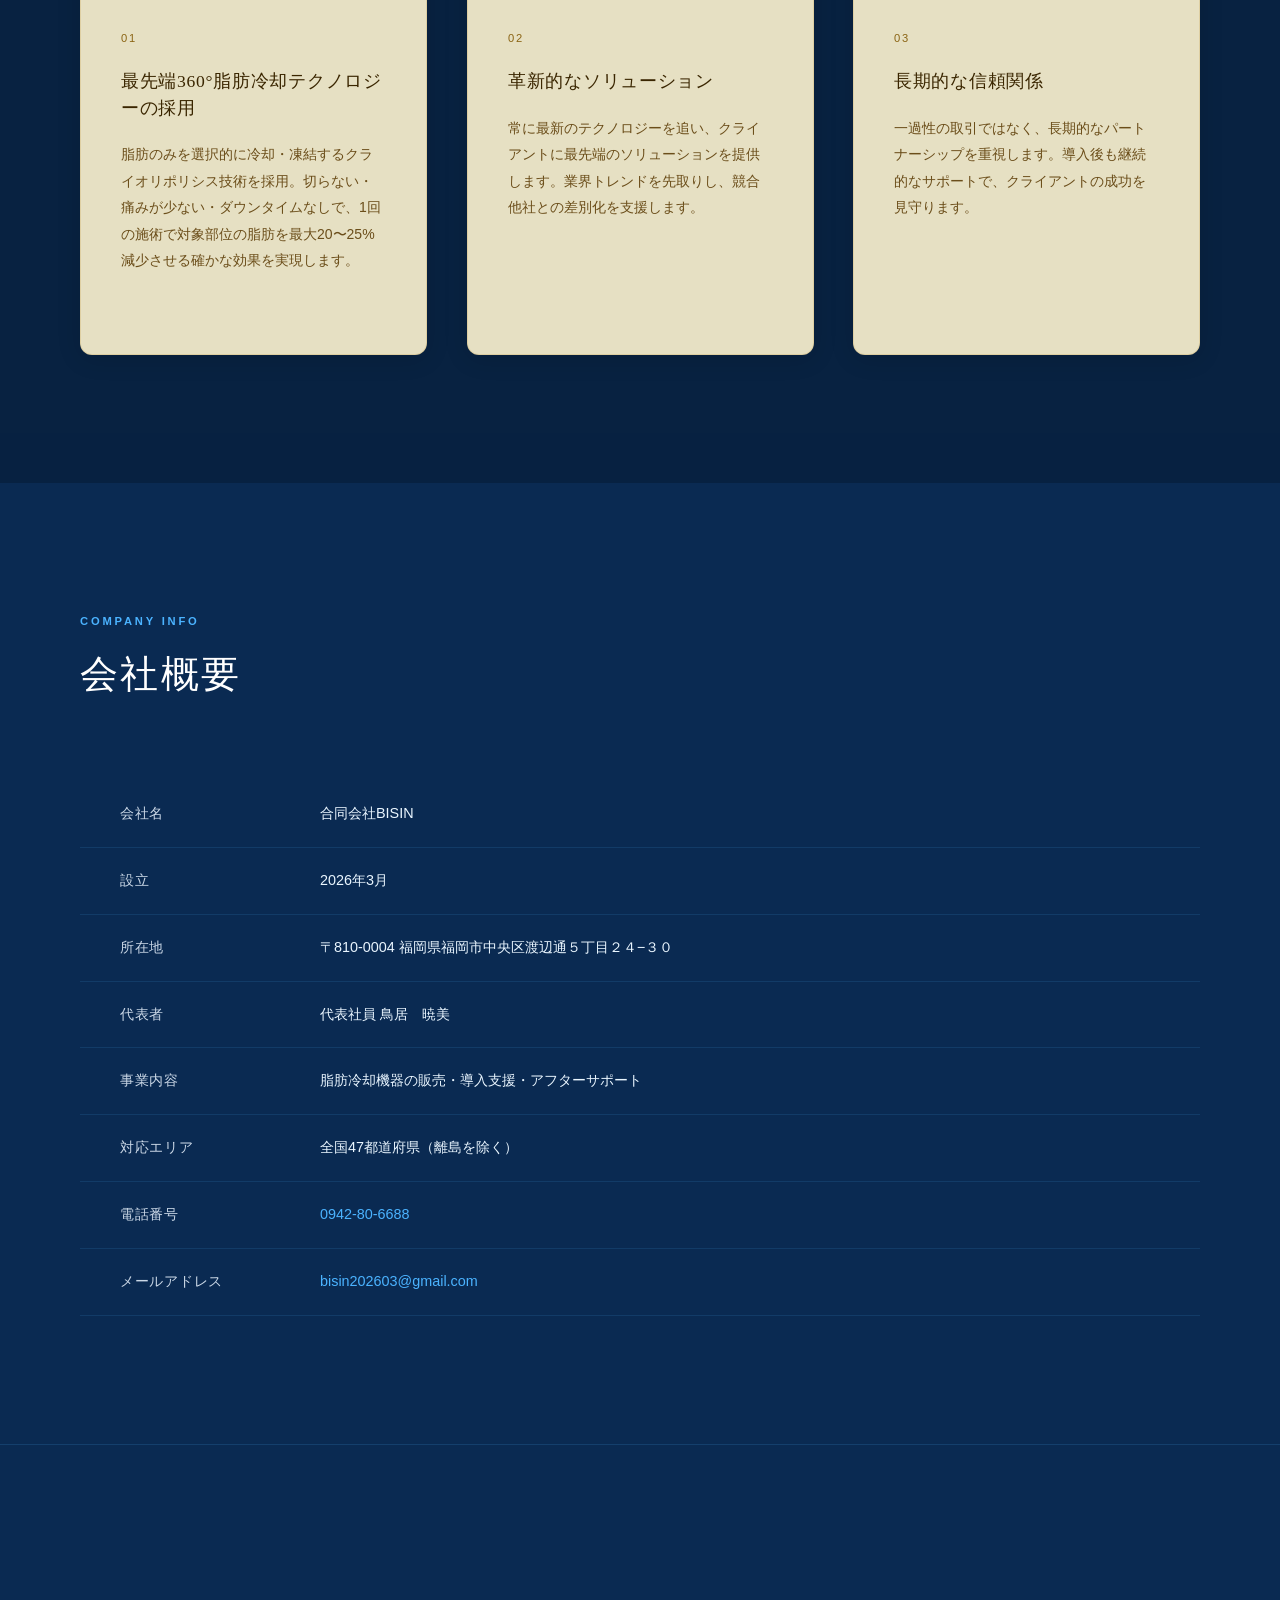
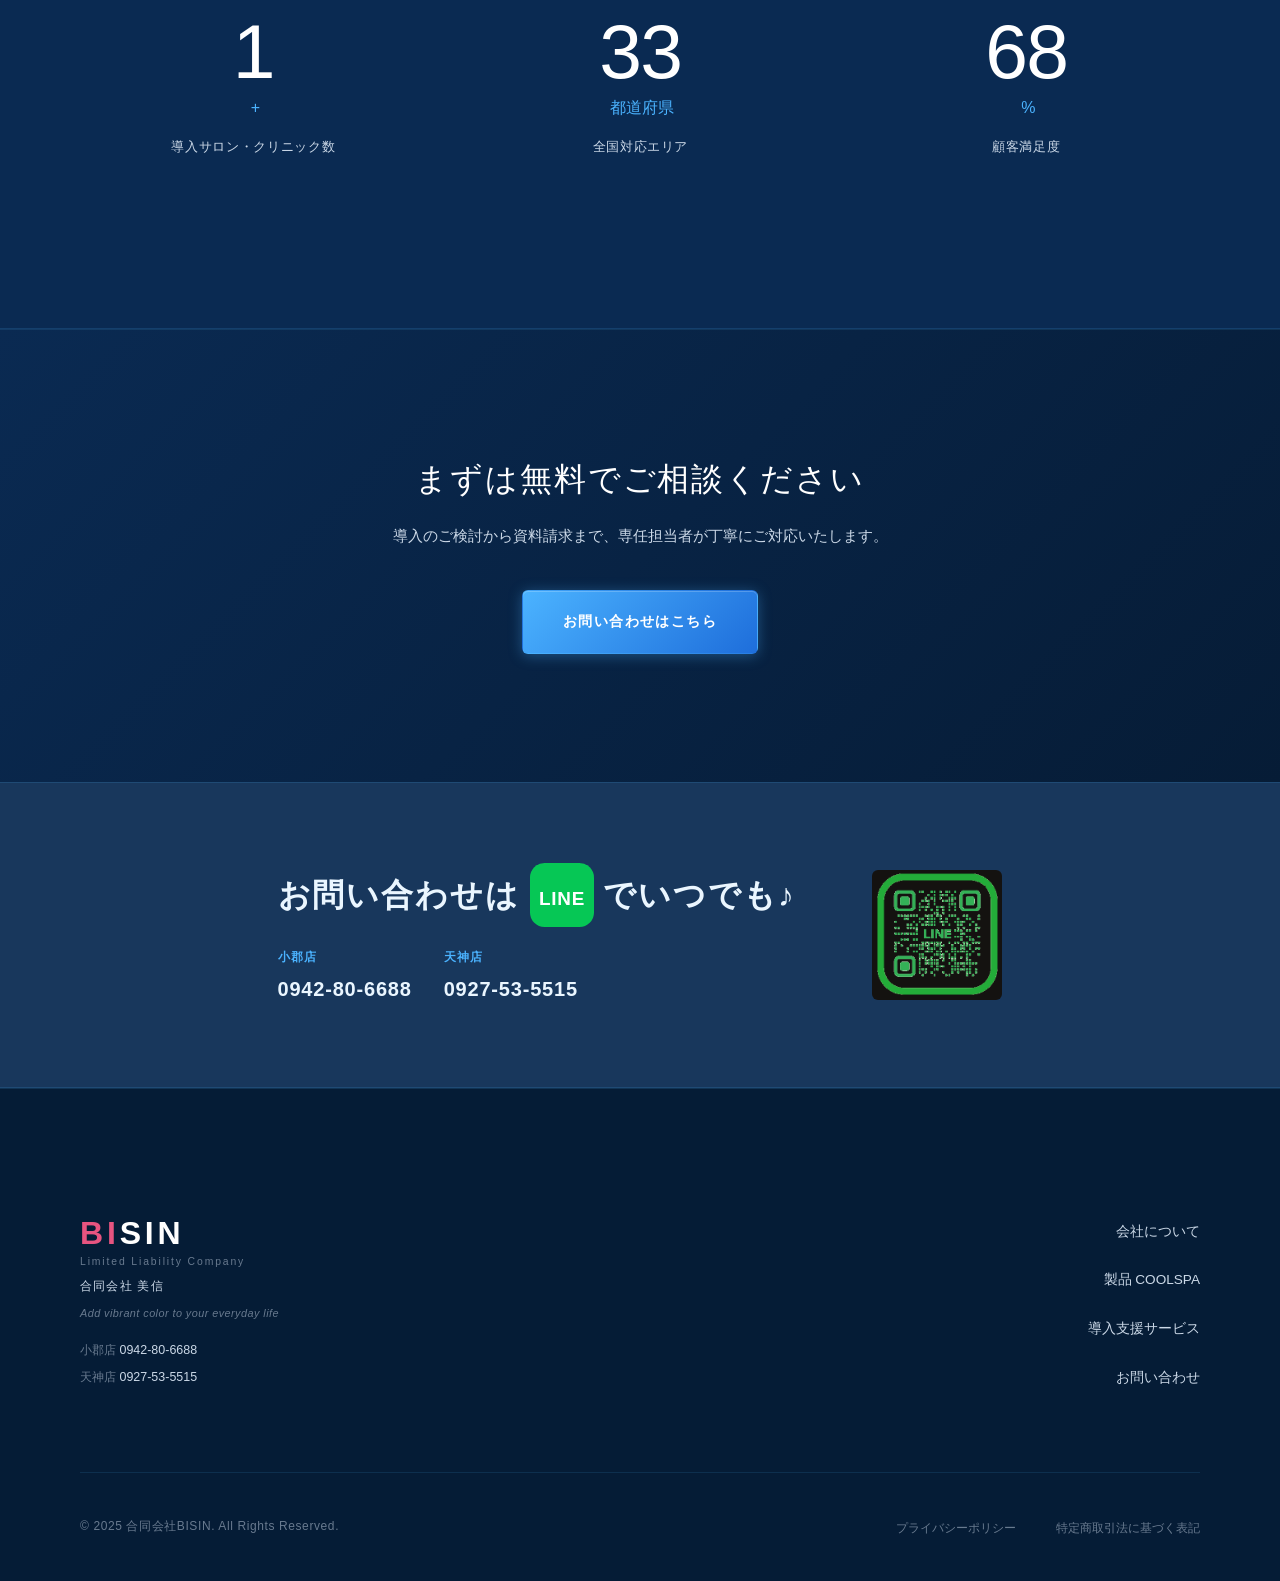
==== commit 20cf9107: "Bump CSS to v=9 to bust Cloudflare cache for FAQ label fix Co-Authored-By: Claude Sonnet 4.6 <norepl" ====
--- a/about.html
+++ b/about.html
@@ -5,7 +5,7 @@
   <meta name="viewport" content="width=device-width, initial-scale=1.0" />
   <meta name="description" content="合同会社BISINについて｜品質・革新・信頼を三本柱に、最先端の脂肪冷却テクノロジーで美容業界を支えます。" />
   <title>会社について | 合同会社BISIN</title>
-  <link rel="stylesheet" href="css/style.css?v=8" />
+  <link rel="stylesheet" href="css/style.css?v=9" />
 </head>
 <body>
 
--- a/css/style.css
+++ b/css/style.css
@@ -1893,7 +1893,7 @@
 .faq-accordion__btn {
   width: 100%;
   display: flex;
-  align-items: center;
+  align-items: flex-start;
   justify-content: space-between;
   gap: 0.3rem;
   background: none;
@@ -1907,15 +1907,18 @@
   line-height: 1.5;
 }
 
-.faq-accordion__btn::before {
-  content: 'Q.';
+.faq-accordion__btn [data-i18n] {
+  flex: 1;
+}
+
+.faq-q-label {
   flex-shrink: 0;
   color: var(--color-primary);
+  font-family: var(--font-en);
   font-size: 0.65rem;
-  font-family: var(--font-en);
-  font-weight: 600;
-  align-self: flex-start;
+  font-weight: 700;
   margin-top: 0.15rem;
+  line-height: 1;
 }
 
 .faq-accordion__chevron {
@@ -1925,6 +1928,7 @@
   color: var(--color-primary);
   transition: transform 0.25s ease;
   opacity: 0.7;
+  margin-top: 0.2rem;
 }
 
 .faq-accordion__btn[aria-expanded="true"] .faq-accordion__chevron {
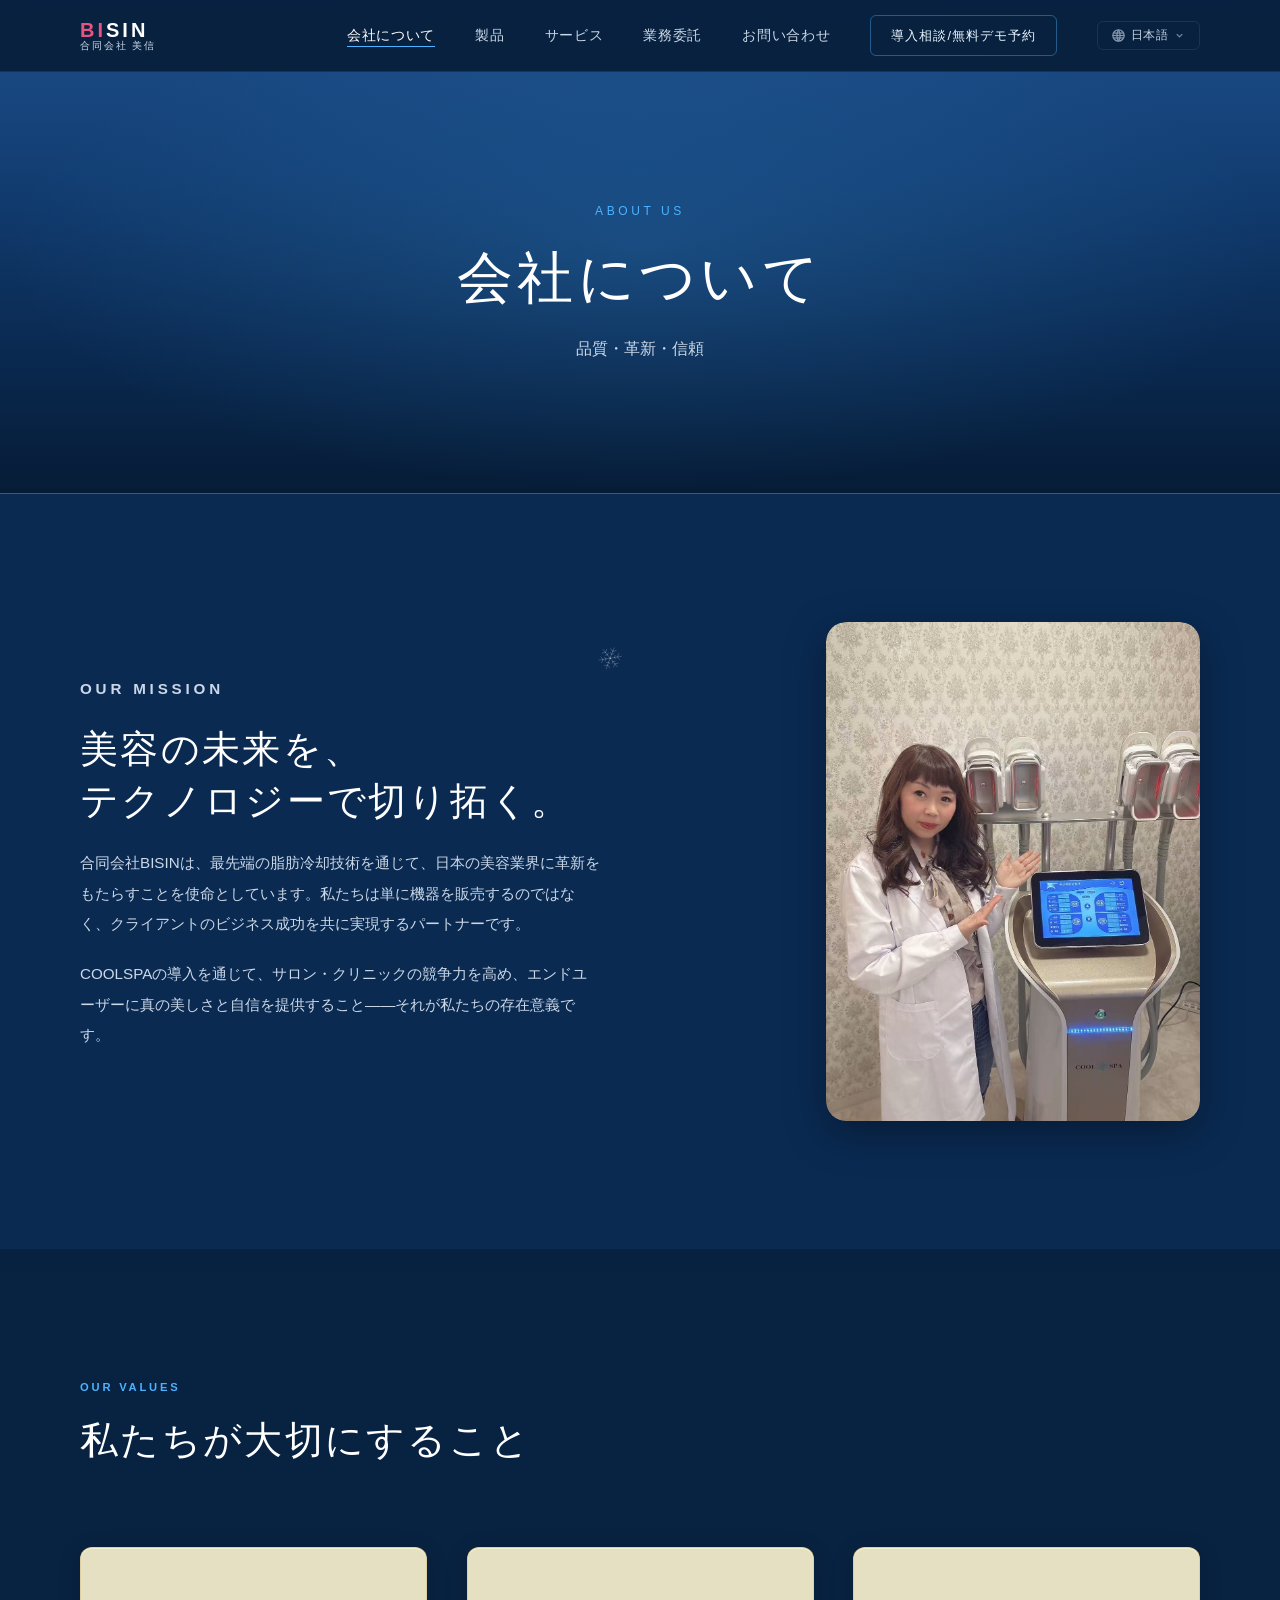
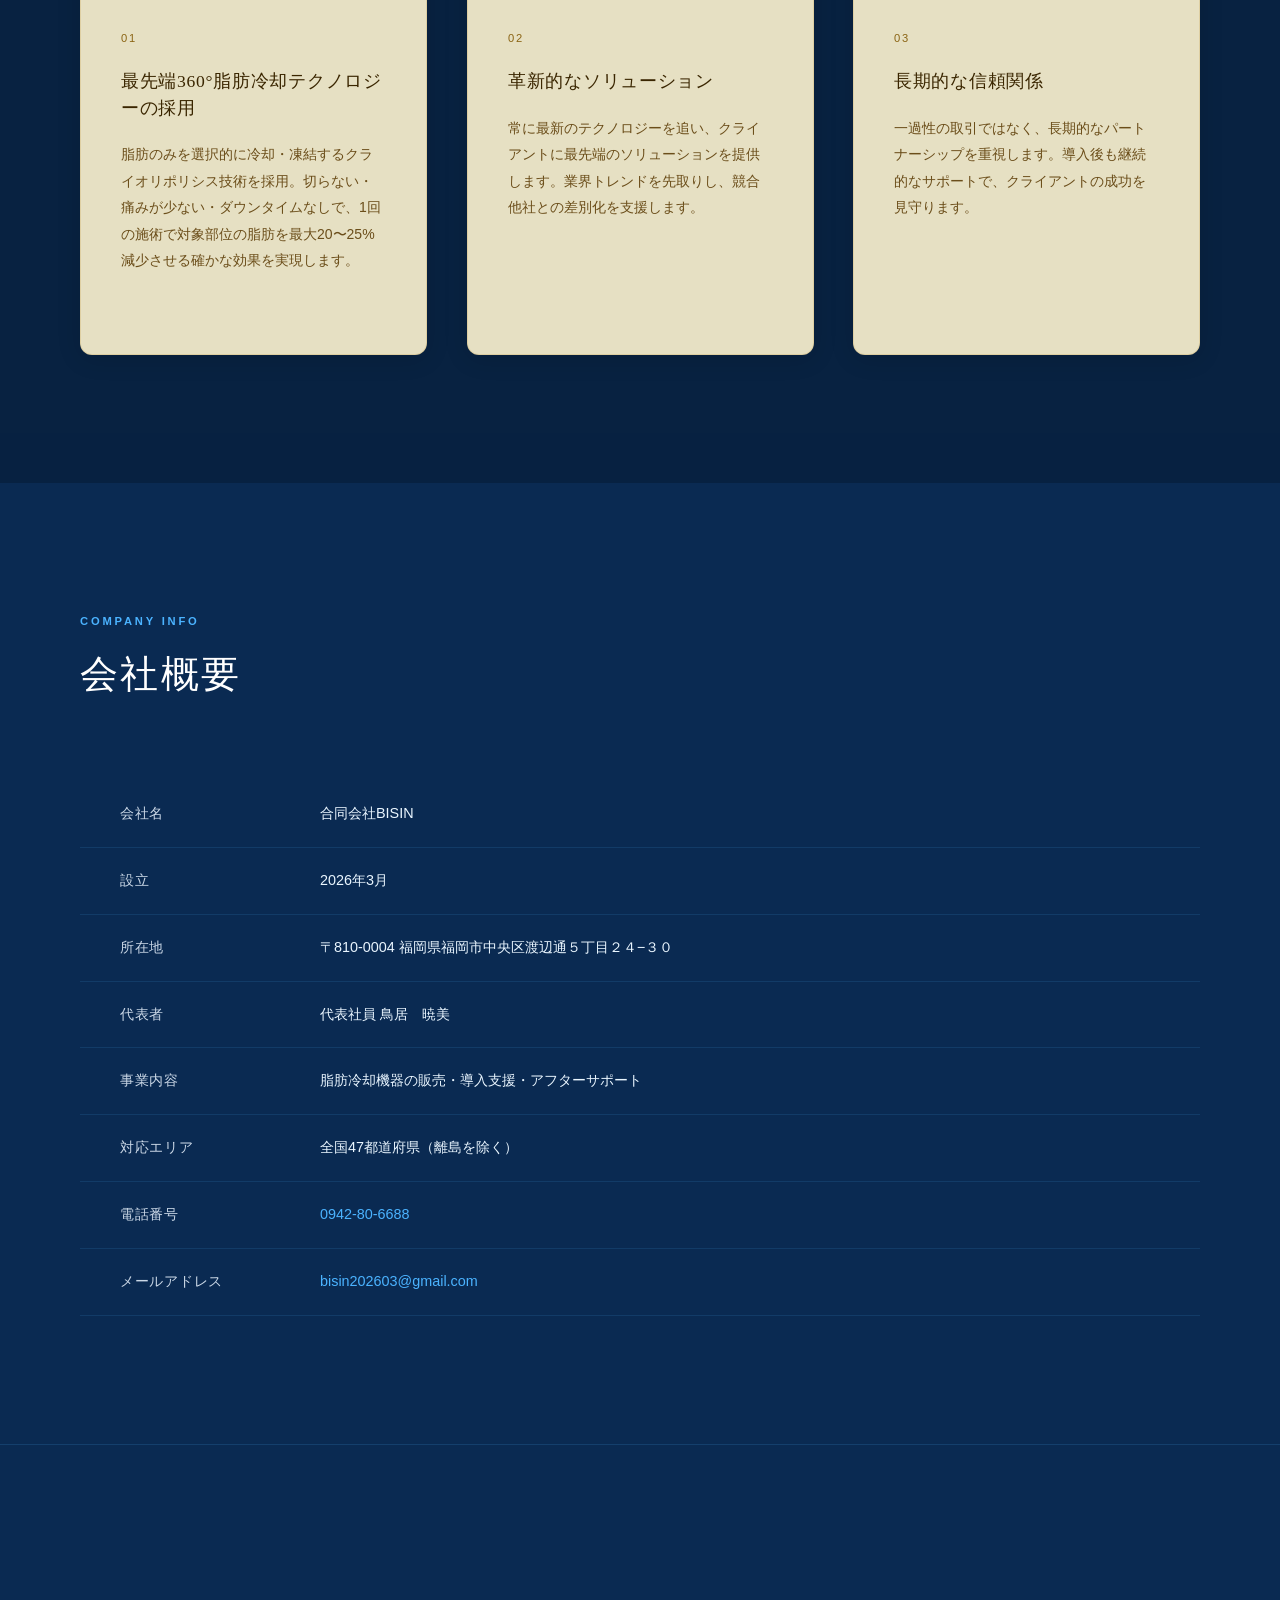
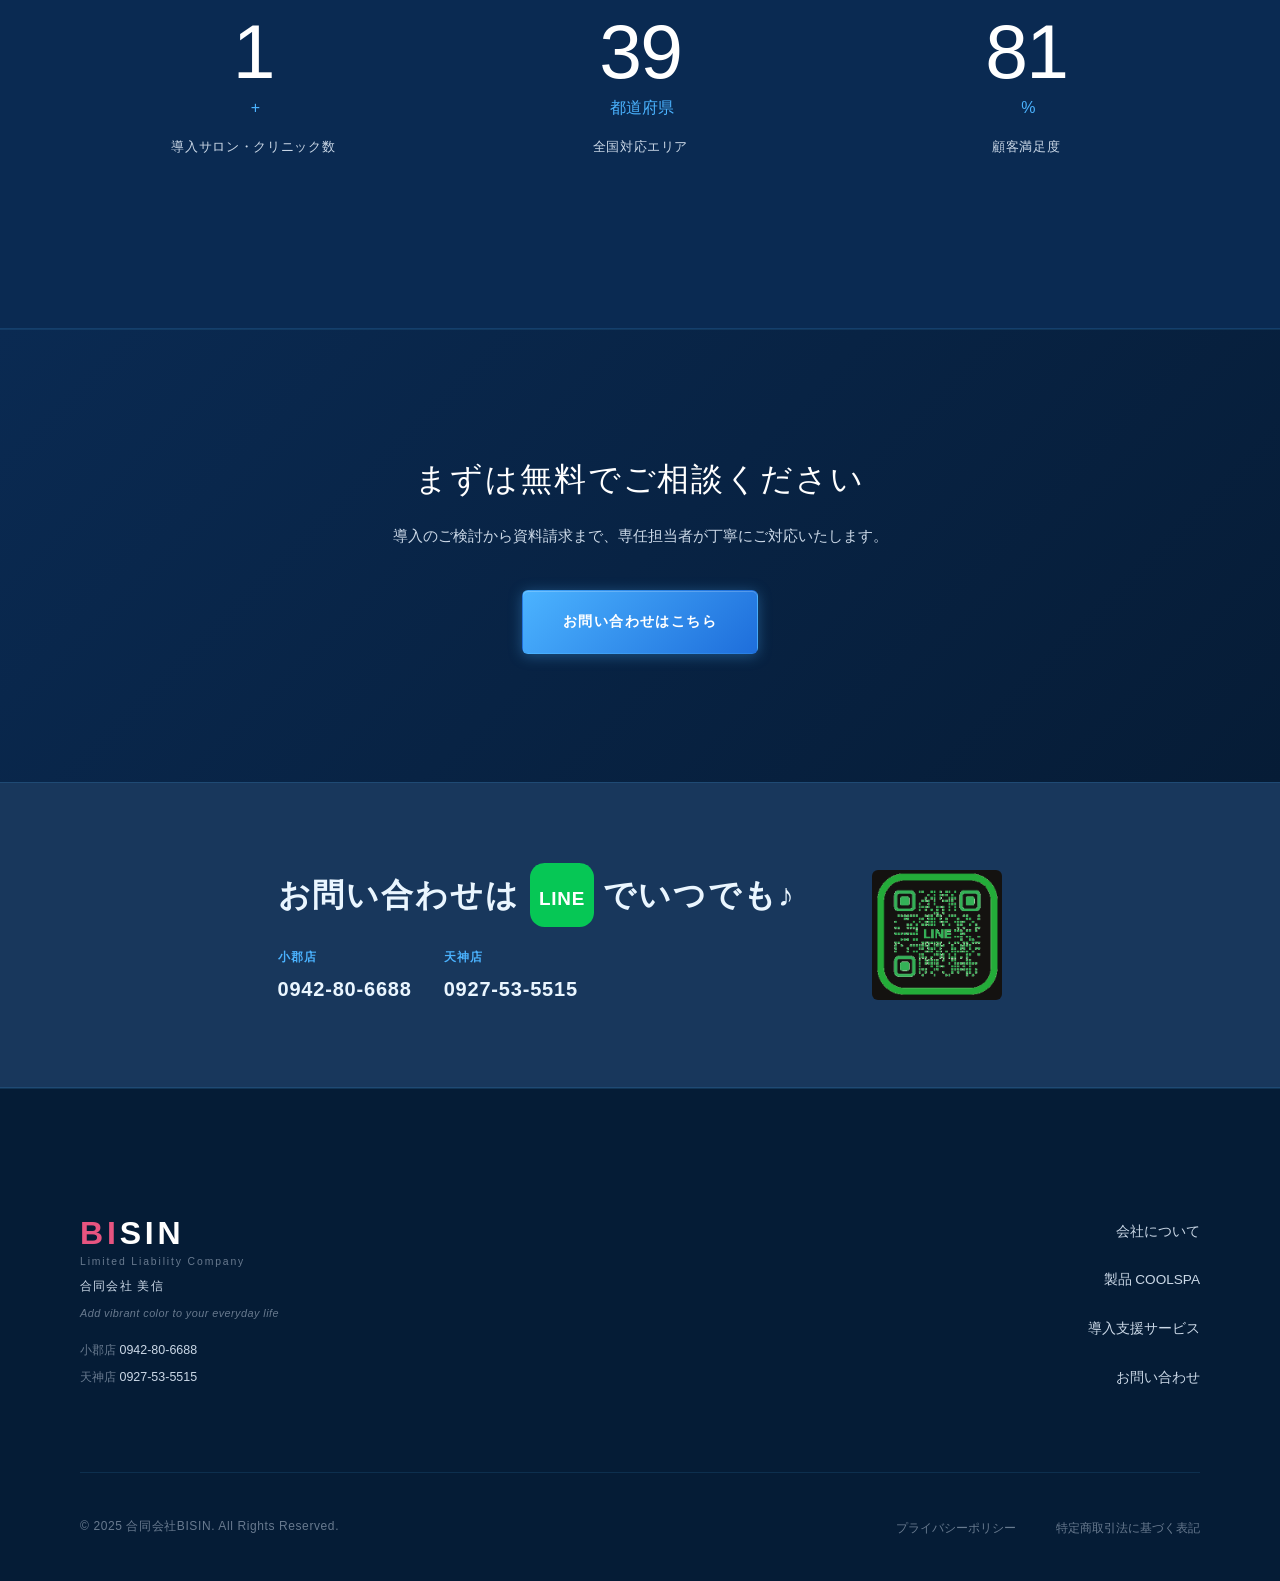
==== commit 7a395813: "Bump i18n.js to v=5 and style.css to v=10 to fix cached FAQ translations on mobile Co-Authored-By: C" ====
--- a/about.html
+++ b/about.html
@@ -5,7 +5,7 @@
   <meta name="viewport" content="width=device-width, initial-scale=1.0" />
   <meta name="description" content="合同会社BISINについて｜品質・革新・信頼を三本柱に、最先端の脂肪冷却テクノロジーで美容業界を支えます。" />
   <title>会社について | 合同会社BISIN</title>
-  <link rel="stylesheet" href="css/style.css?v=9" />
+  <link rel="stylesheet" href="css/style.css?v=10" />
 </head>
 <body>
 
@@ -213,7 +213,7 @@
     </div>
   </footer>
 
-  <script src="js/i18n.js?v=4"></script>
+  <script src="js/i18n.js?v=5"></script>
   <script src="js/main.js?v=6"></script>
   <script src="js/particles.js?v=5"></script>
 
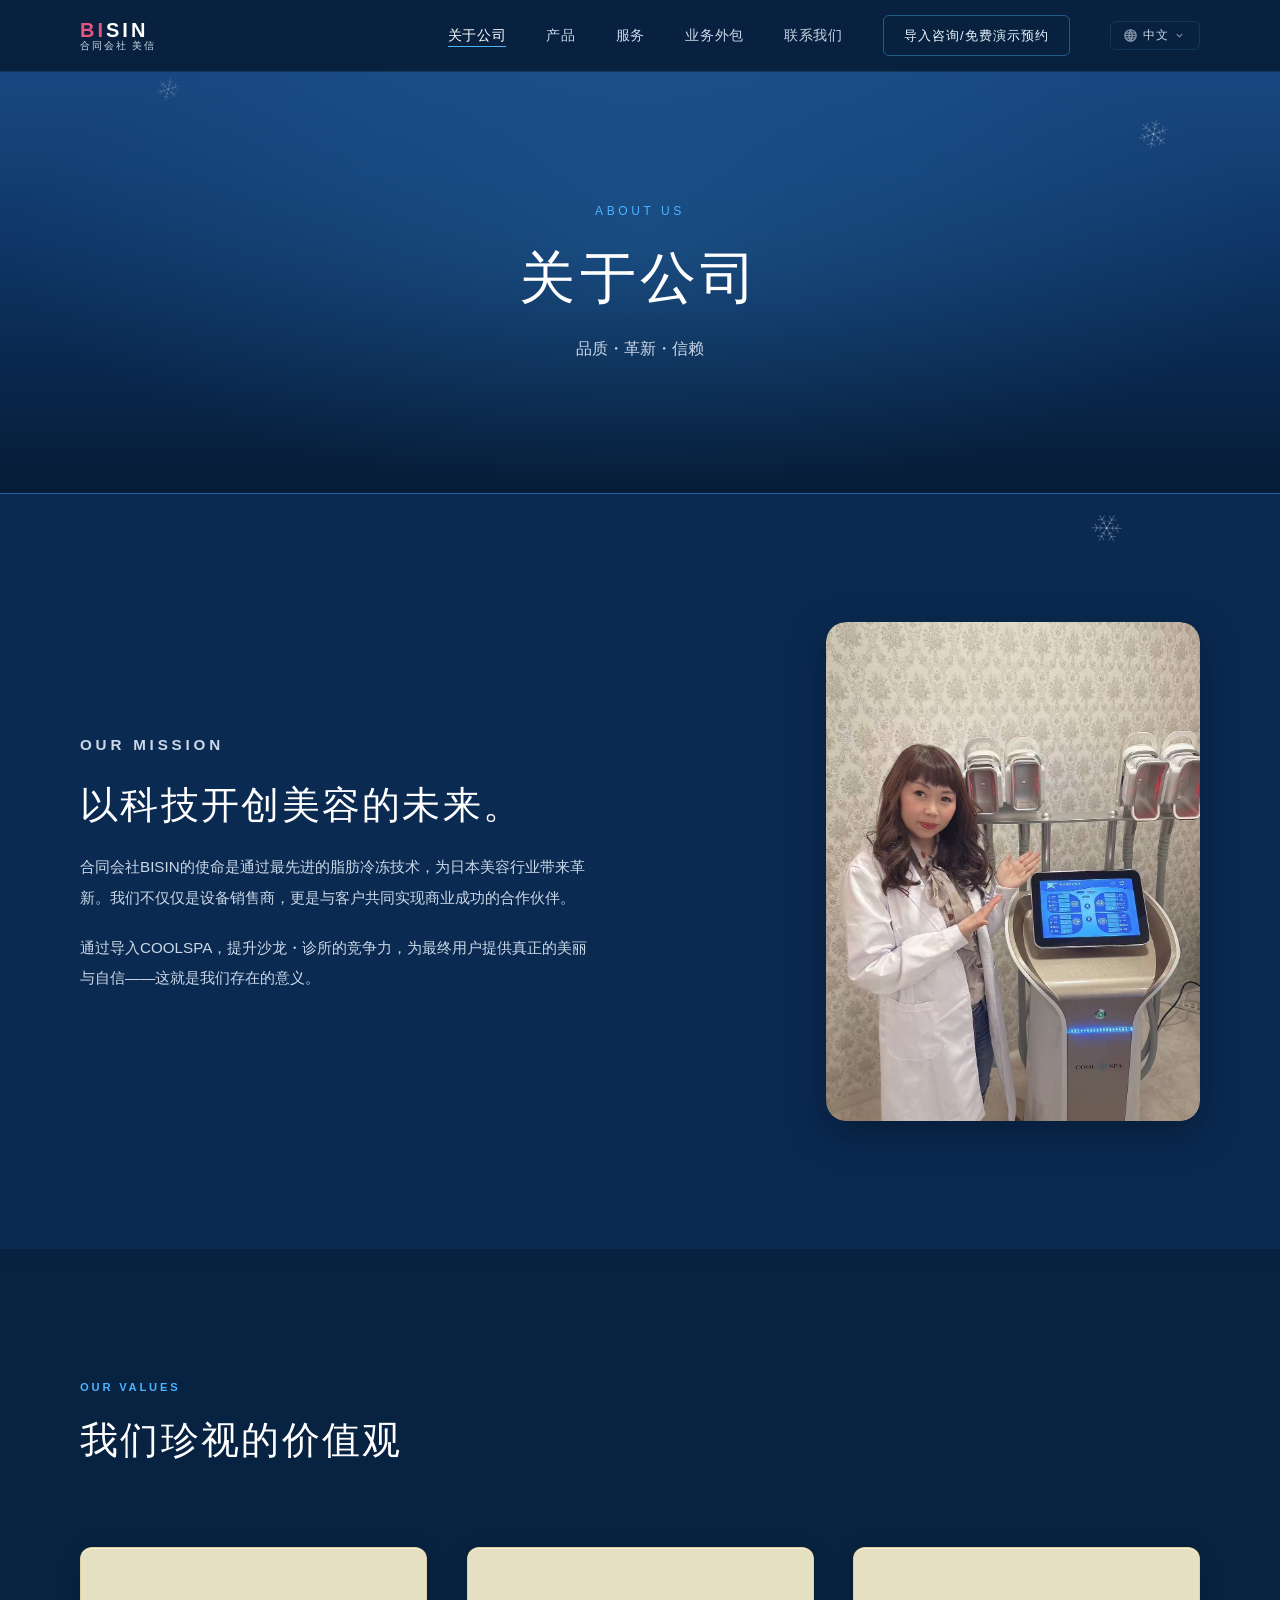
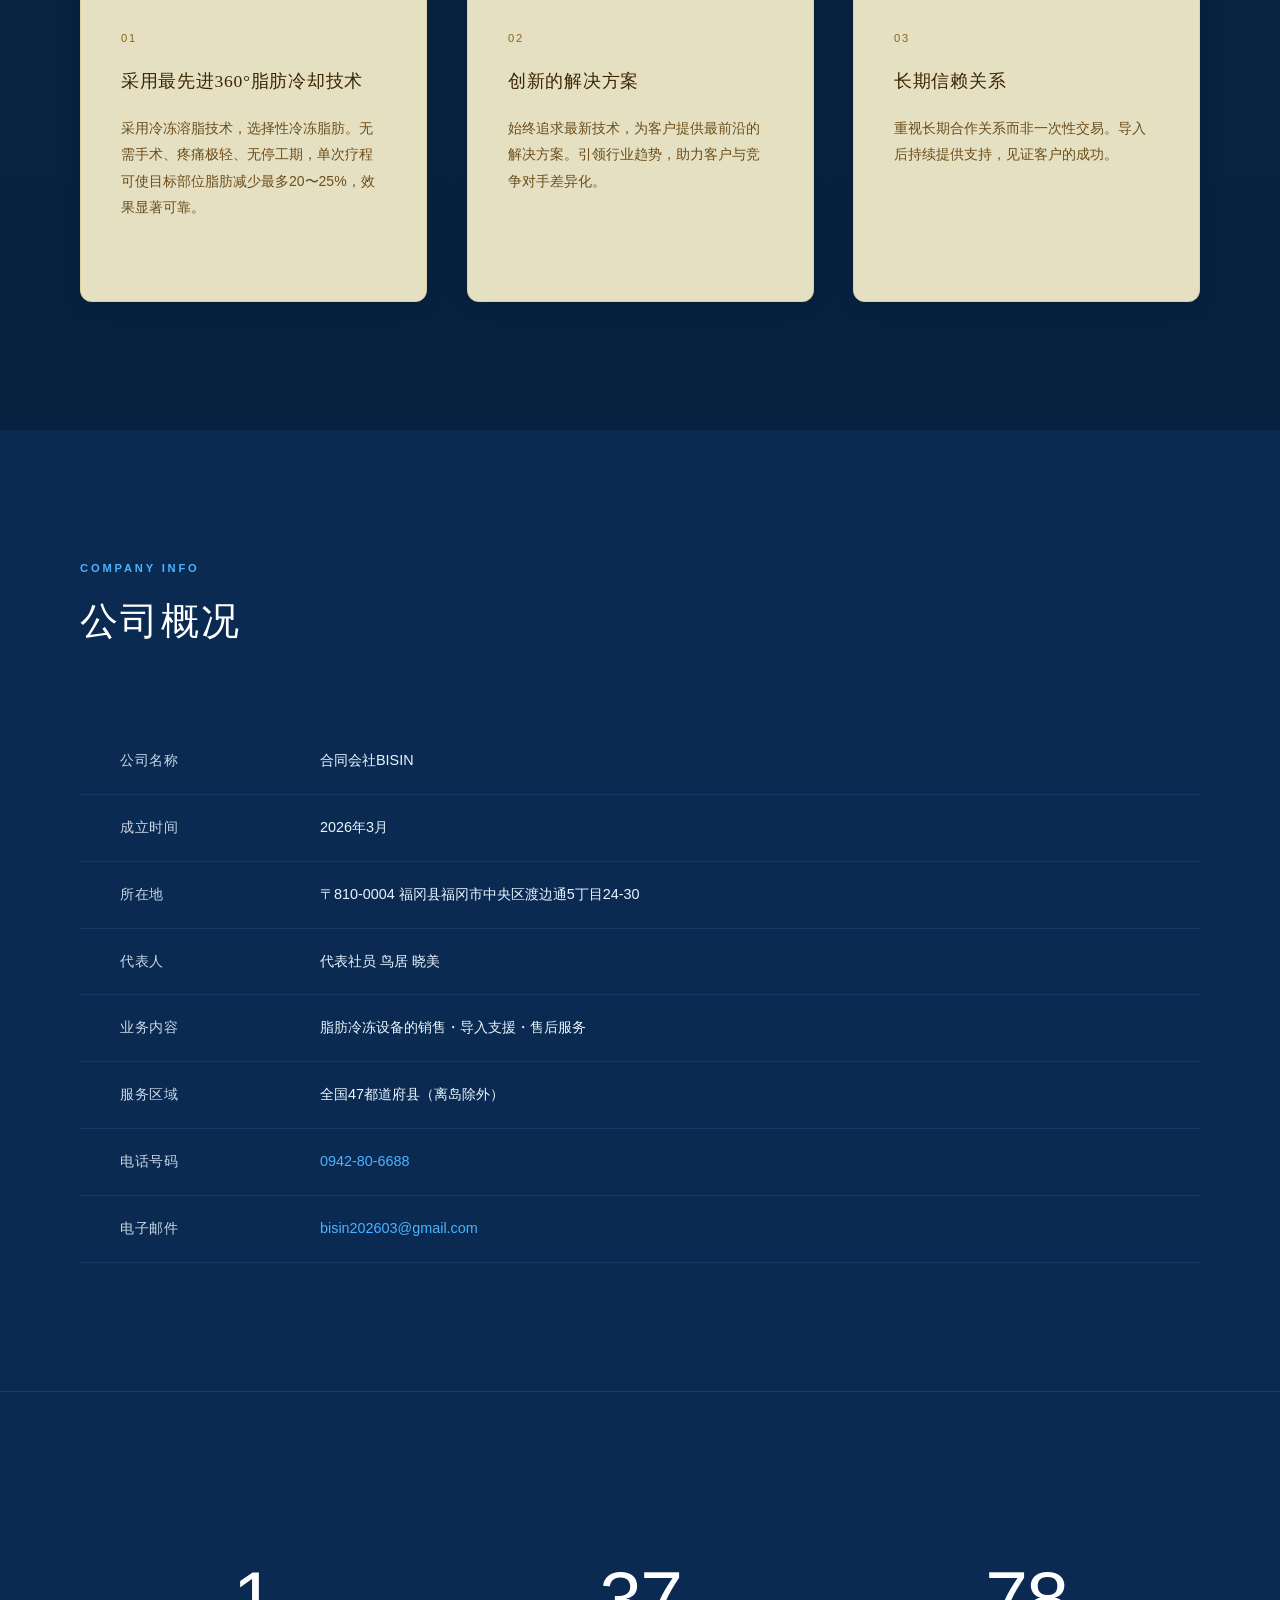
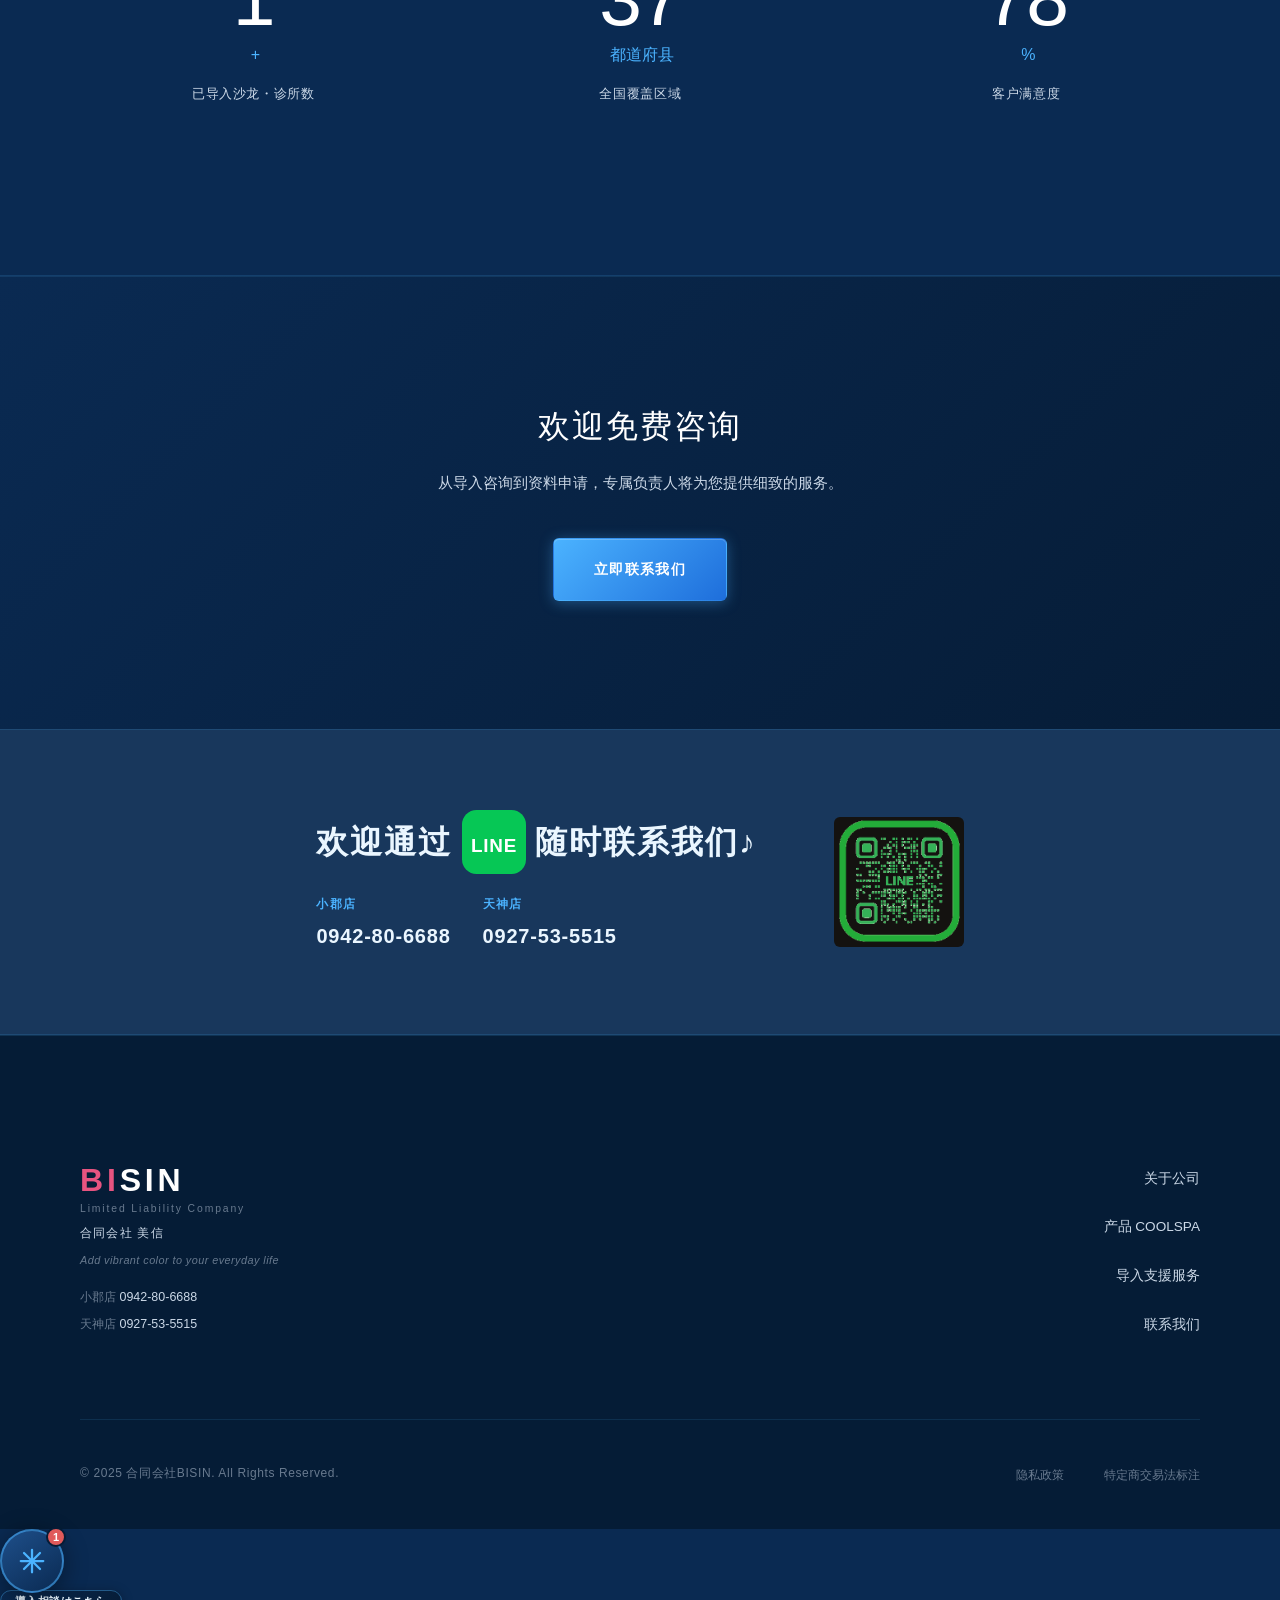
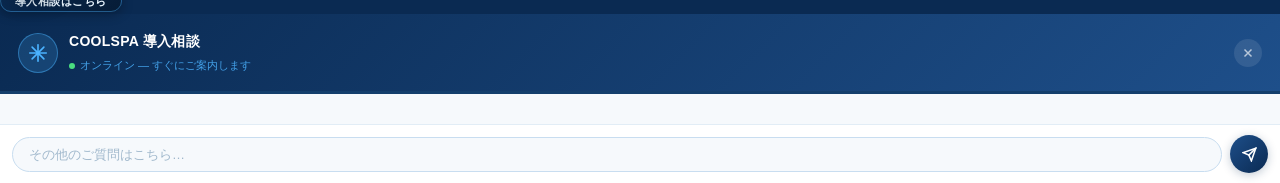
==== commit 9e283eea: "Add COOLSPA 導入相談 chatbot widget to all pages - css/chatbot.css: floating widget styles (white × navy" ====
--- a/about.html
+++ b/about.html
@@ -216,6 +216,8 @@
   <script src="js/i18n.js?v=5"></script>
   <script src="js/main.js?v=6"></script>
   <script src="js/particles.js?v=5"></script>
+  <link rel="stylesheet" href="css/chatbot.css" />
+  <script src="js/chatbot.js"></script>
 
 </body>
 </html>
--- a/css/chatbot.css
+++ b/css/chatbot.css
@@ -0,0 +1,638 @@
+/* ============================================================
+   合同会社BISIN — chatbot.css
+   COOLSPA導入相談チャットウィジェット
+   ============================================================ */
+
+/* ── Launcher ────────────────────────────────────────────── */
+.cb-launcher {
+  position: fixed;
+  bottom: 24px;
+  right: 24px;
+  display: flex;
+  flex-direction: column;
+  align-items: center;
+  gap: 6px;
+  cursor: pointer;
+  border: none;
+  background: none;
+  z-index: 9000;
+  padding: 0;
+}
+
+.cb-launcher__circle {
+  position: relative;
+  width: 64px;
+  height: 64px;
+  border-radius: 50%;
+  background: linear-gradient(145deg, #1E4F8A 0%, #0A2A52 100%);
+  border: 2px solid rgba(75, 179, 255, 0.55);
+  box-shadow: 0 4px 24px rgba(0, 0, 0, 0.4);
+  display: flex;
+  align-items: center;
+  justify-content: center;
+  transition: transform 0.25s ease, box-shadow 0.25s ease;
+  animation: cb-pulse 3s ease-in-out infinite;
+}
+
+.cb-launcher:hover .cb-launcher__circle {
+  transform: scale(1.07);
+  box-shadow: 0 6px 32px rgba(0, 0, 0, 0.5), 0 0 0 6px rgba(75, 179, 255, 0.12);
+}
+
+.cb-launcher__circle svg {
+  width: 30px;
+  height: 30px;
+  color: #4BB3FF;
+}
+
+.cb-launcher__badge {
+  position: absolute;
+  top: -4px;
+  right: -4px;
+  width: 20px;
+  height: 20px;
+  border-radius: 50%;
+  background: #e05a5a;
+  border: 2px solid #061C36;
+  font-size: 11px;
+  font-weight: 700;
+  color: #fff;
+  display: flex;
+  align-items: center;
+  justify-content: center;
+  font-family: 'Montserrat', sans-serif;
+}
+
+.cb-launcher__label {
+  background: linear-gradient(135deg, #0A2A52, #061C36);
+  border: 1px solid rgba(75, 179, 255, 0.40);
+  border-radius: 20px;
+  padding: 4px 14px;
+  font-size: 11px;
+  font-weight: 700;
+  color: #EAF6FF;
+  letter-spacing: 0.04em;
+  white-space: nowrap;
+  box-shadow: 0 2px 12px rgba(0, 0, 0, 0.3);
+}
+
+@keyframes cb-pulse {
+  0%, 100% { box-shadow: 0 4px 24px rgba(0,0,0,0.4), 0 0 0 0 rgba(75,179,255,0.30); }
+  50%       { box-shadow: 0 4px 24px rgba(0,0,0,0.4), 0 0 0 10px rgba(75,179,255,0); }
+}
+
+/* ── Window ──────────────────────────────────────────────── */
+.cb-window {
+  position: fixed;
+  bottom: 108px;
+  right: 24px;
+  width: 360px;
+  max-height: 640px;
+  background: #fff;
+  border-radius: 20px;
+  box-shadow: 0 12px 60px rgba(0, 0, 0, 0.45), 0 0 0 1px rgba(75, 179, 255, 0.20);
+  display: flex;
+  flex-direction: column;
+  overflow: hidden;
+  z-index: 8999;
+  transform-origin: bottom right;
+  transition: opacity 0.25s ease, transform 0.25s ease;
+}
+
+.cb-window.cb-hidden {
+  opacity: 0;
+  transform: scale(0.88) translateY(14px);
+  pointer-events: none;
+}
+
+/* ── Header ──────────────────────────────────────────────── */
+.cb-header {
+  background: linear-gradient(135deg, #0A2A52 0%, #1E4F8A 100%);
+  padding: 15px 18px;
+  display: flex;
+  align-items: center;
+  gap: 11px;
+  flex-shrink: 0;
+}
+
+.cb-header__icon {
+  width: 40px;
+  height: 40px;
+  border-radius: 50%;
+  background: rgba(75, 179, 255, 0.18);
+  border: 1.5px solid rgba(75, 179, 255, 0.45);
+  display: flex;
+  align-items: center;
+  justify-content: center;
+  flex-shrink: 0;
+}
+
+.cb-header__icon svg { width: 22px; height: 22px; color: #4BB3FF; }
+
+.cb-header__info { flex: 1; }
+
+.cb-header__title {
+  font-size: 14px;
+  font-weight: 700;
+  color: #fff;
+  letter-spacing: 0.02em;
+}
+
+.cb-header__sub {
+  font-size: 11px;
+  color: rgba(75, 179, 255, 0.85);
+  margin-top: 2px;
+  display: flex;
+  align-items: center;
+  gap: 5px;
+}
+
+.cb-header__sub::before {
+  content: '';
+  width: 6px;
+  height: 6px;
+  border-radius: 50%;
+  background: #4ade80;
+  flex-shrink: 0;
+}
+
+.cb-header__close {
+  background: rgba(255, 255, 255, 0.10);
+  border: none;
+  color: rgba(255, 255, 255, 0.65);
+  cursor: pointer;
+  width: 28px;
+  height: 28px;
+  border-radius: 50%;
+  display: flex;
+  align-items: center;
+  justify-content: center;
+  transition: background 0.2s, color 0.2s;
+  flex-shrink: 0;
+}
+
+.cb-header__close:hover {
+  background: rgba(255, 255, 255, 0.22);
+  color: #fff;
+}
+
+/* ── Progress bar ────────────────────────────────────────── */
+.cb-progress {
+  height: 3px;
+  background: rgba(75, 179, 255, 0.15);
+  flex-shrink: 0;
+}
+
+.cb-progress__fill {
+  height: 100%;
+  background: #4BB3FF;
+  transition: width 0.4s ease;
+  width: 0%;
+}
+
+/* ── Scrollable body ─────────────────────────────────────── */
+.cb-body {
+  flex: 1;
+  overflow-y: auto;
+  padding: 18px 14px 12px;
+  display: flex;
+  flex-direction: column;
+  gap: 10px;
+  background: #f6f9fc;
+  scrollbar-width: thin;
+  scrollbar-color: #c5d8eb transparent;
+}
+
+.cb-body::-webkit-scrollbar { width: 4px; }
+.cb-body::-webkit-scrollbar-thumb { background: #c5d8eb; border-radius: 2px; }
+
+/* ── Message bubbles ─────────────────────────────────────── */
+.cb-bubble-bot {
+  background: #fff;
+  border: 1px solid #dce8f4;
+  border-radius: 14px;
+  border-top-left-radius: 4px;
+  padding: 12px 14px;
+  font-size: 13px;
+  line-height: 1.7;
+  color: #1a2e45;
+  box-shadow: 0 1px 6px rgba(10, 42, 82, 0.07);
+  max-width: 92%;
+  align-self: flex-start;
+}
+
+.cb-bubble-bot strong { color: #0A2A52; }
+
+.cb-bubble-user {
+  background: linear-gradient(135deg, #1E4F8A, #0A2A52);
+  color: #fff;
+  border-radius: 14px;
+  border-top-right-radius: 4px;
+  padding: 10px 14px;
+  font-size: 13px;
+  line-height: 1.6;
+  max-width: 80%;
+  align-self: flex-end;
+}
+
+/* ── Typing indicator ────────────────────────────────────── */
+.cb-typing {
+  display: flex;
+  align-items: center;
+  gap: 4px;
+  padding: 10px 14px;
+  background: #fff;
+  border: 1px solid #dce8f4;
+  border-radius: 14px;
+  border-top-left-radius: 4px;
+  align-self: flex-start;
+  box-shadow: 0 1px 6px rgba(10, 42, 82, 0.07);
+}
+
+.cb-typing__dot {
+  width: 7px;
+  height: 7px;
+  border-radius: 50%;
+  background: #4BB3FF;
+  animation: cb-dot 1.2s ease-in-out infinite;
+}
+
+.cb-typing__dot:nth-child(2) { animation-delay: 0.18s; }
+.cb-typing__dot:nth-child(3) { animation-delay: 0.36s; }
+
+@keyframes cb-dot {
+  0%, 80%, 100% { opacity: 0.3; transform: translateY(0); }
+  40%            { opacity: 1;   transform: translateY(-4px); }
+}
+
+/* ── 2×2 Action grid ─────────────────────────────────────── */
+.cb-grid {
+  display: grid;
+  grid-template-columns: 1fr 1fr;
+  gap: 8px;
+  width: 100%;
+}
+
+.cb-grid__btn {
+  background: #fff;
+  border: 1.5px solid #c8ddf0;
+  border-radius: 12px;
+  padding: 13px 8px;
+  display: flex;
+  flex-direction: column;
+  align-items: center;
+  gap: 7px;
+  cursor: pointer;
+  text-align: center;
+  font-size: 12px;
+  font-weight: 600;
+  color: #0A2A52;
+  line-height: 1.35;
+  transition: border-color 0.2s, background 0.2s, transform 0.15s;
+  font-family: 'Noto Sans JP', 'Hiragino Kaku Gothic ProN', sans-serif;
+  box-shadow: 0 1px 4px rgba(10, 42, 82, 0.07);
+}
+
+.cb-grid__btn:hover {
+  border-color: #1E6EDB;
+  background: #EEF6FF;
+  transform: translateY(-1px);
+  box-shadow: 0 3px 12px rgba(30, 110, 219, 0.15);
+}
+
+.cb-grid__btn:disabled { opacity: 0.5; cursor: not-allowed; transform: none; }
+
+.cb-grid__icon {
+  width: 36px;
+  height: 36px;
+  border-radius: 50%;
+  background: linear-gradient(135deg, #EEF6FF, #dbeeff);
+  border: 1px solid #c8ddf0;
+  display: flex;
+  align-items: center;
+  justify-content: center;
+}
+
+.cb-grid__icon svg { width: 18px; height: 18px; color: #1E6EDB; }
+
+/* ── Choice chips ────────────────────────────────────────── */
+.cb-choices {
+  display: flex;
+  flex-direction: column;
+  gap: 6px;
+  width: 100%;
+}
+
+.cb-choice {
+  background: #fff;
+  border: 1.5px solid #c8ddf0;
+  border-radius: 10px;
+  padding: 10px 14px;
+  font-size: 13px;
+  color: #1a2e45;
+  cursor: pointer;
+  text-align: left;
+  font-family: 'Noto Sans JP', 'Hiragino Kaku Gothic ProN', sans-serif;
+  transition: border-color 0.2s, background 0.2s;
+  display: flex;
+  align-items: center;
+  gap: 8px;
+}
+
+.cb-choice::before {
+  content: '';
+  width: 8px;
+  height: 8px;
+  border-radius: 50%;
+  border: 2px solid #4BB3FF;
+  flex-shrink: 0;
+}
+
+.cb-choice:hover { border-color: #1E6EDB; background: #EEF6FF; }
+
+.cb-choice.cb-selected {
+  border-color: #1E6EDB;
+  background: #EEF6FF;
+  color: #0A2A52;
+  font-weight: 600;
+}
+
+.cb-choice.cb-selected::before { background: #4BB3FF; border-color: #4BB3FF; }
+.cb-choice:disabled { cursor: not-allowed; }
+
+/* ── CTA row (LINE + Form) ───────────────────────────────── */
+.cb-cta-row { display: flex; gap: 8px; }
+
+.cb-cta-line {
+  flex: 1;
+  background: #06C755;
+  color: #fff;
+  border: none;
+  border-radius: 10px;
+  padding: 12px 6px;
+  font-size: 12px;
+  font-weight: 700;
+  cursor: pointer;
+  display: flex;
+  align-items: center;
+  justify-content: center;
+  gap: 6px;
+  font-family: 'Noto Sans JP', 'Hiragino Kaku Gothic ProN', sans-serif;
+  transition: opacity 0.2s, transform 0.15s;
+  box-shadow: 0 2px 10px rgba(6, 199, 85, 0.3);
+  text-decoration: none;
+}
+
+.cb-cta-line:hover { opacity: 0.88; transform: translateY(-1px); }
+
+.cb-cta-form {
+  flex: 1;
+  background: #fff;
+  color: #1a2e45;
+  border: 1.5px solid #c8ddf0;
+  border-radius: 10px;
+  padding: 12px 6px;
+  font-size: 12px;
+  font-weight: 600;
+  cursor: pointer;
+  display: flex;
+  align-items: center;
+  justify-content: center;
+  gap: 6px;
+  font-family: 'Noto Sans JP', 'Hiragino Kaku Gothic ProN', sans-serif;
+  transition: border-color 0.2s, background 0.2s, transform 0.15s;
+}
+
+.cb-cta-form:hover { border-color: #1E6EDB; background: #EEF6FF; transform: translateY(-1px); }
+
+.cb-cta-line svg,
+.cb-cta-form svg { width: 14px; height: 14px; flex-shrink: 0; }
+
+.cb-divider {
+  font-size: 11px;
+  color: #8fa8c0;
+  text-align: center;
+  line-height: 1.65;
+  padding: 2px 0;
+}
+
+/* ── Contact form panel ──────────────────────────────────── */
+.cb-summary {
+  background: linear-gradient(135deg, #EEF6FF, #dbeeff);
+  border: 1px solid #c8ddf0;
+  border-radius: 10px;
+  padding: 11px 13px;
+  font-size: 12px;
+  color: #1a2e45;
+  line-height: 1.7;
+  margin-bottom: 10px;
+}
+
+.cb-summary__title {
+  font-size: 11px;
+  font-weight: 700;
+  color: #1E4F8A;
+  letter-spacing: 0.04em;
+  margin-bottom: 6px;
+  display: flex;
+  align-items: center;
+  gap: 5px;
+}
+
+.cb-summary__title::before {
+  content: '';
+  width: 3px;
+  height: 14px;
+  background: #4BB3FF;
+  border-radius: 2px;
+}
+
+.cb-summary__row { display: flex; gap: 6px; align-items: baseline; }
+.cb-summary__label { color: #1E4F8A; font-weight: 600; font-size: 11px; white-space: nowrap; min-width: 68px; }
+
+.cb-fields { display: flex; flex-direction: column; gap: 9px; }
+
+.cb-field { display: flex; flex-direction: column; gap: 4px; }
+
+.cb-label {
+  font-size: 11px;
+  font-weight: 700;
+  color: #1E4F8A;
+  display: flex;
+  align-items: center;
+  gap: 5px;
+}
+
+.cb-req {
+  background: #e05a5a;
+  color: #fff;
+  font-size: 9px;
+  font-weight: 700;
+  border-radius: 3px;
+  padding: 1px 5px;
+  line-height: 1.4;
+}
+
+.cb-opt {
+  background: #8fa8c0;
+  color: #fff;
+  font-size: 9px;
+  font-weight: 700;
+  border-radius: 3px;
+  padding: 1px 5px;
+  line-height: 1.4;
+}
+
+.cb-input,
+.cb-textarea {
+  border: 1.5px solid #c8ddf0;
+  border-radius: 8px;
+  padding: 9px 12px;
+  font-size: 13px;
+  color: #1a2e45;
+  font-family: 'Noto Sans JP', 'Hiragino Kaku Gothic ProN', sans-serif;
+  outline: none;
+  transition: border-color 0.2s, background 0.2s;
+  background: #fff;
+  width: 100%;
+}
+
+.cb-input::placeholder,
+.cb-textarea::placeholder { color: #a0b8cc; }
+
+.cb-input:focus,
+.cb-textarea:focus { border-color: #4BB3FF; background: #f6fbff; }
+
+.cb-input.cb-error { border-color: #e05a5a; }
+
+.cb-errmsg {
+  font-size: 11px;
+  color: #e05a5a;
+  display: none;
+  margin-top: 1px;
+}
+
+.cb-textarea { resize: none; height: 72px; line-height: 1.6; }
+
+.cb-submit {
+  width: 100%;
+  background: linear-gradient(135deg, #1E4F8A, #0A2A52);
+  color: #fff;
+  border: none;
+  border-radius: 10px;
+  padding: 13px;
+  font-size: 14px;
+  font-weight: 700;
+  cursor: pointer;
+  font-family: 'Noto Sans JP', 'Hiragino Kaku Gothic ProN', sans-serif;
+  letter-spacing: 0.03em;
+  transition: opacity 0.2s, transform 0.15s;
+  box-shadow: 0 3px 14px rgba(10, 42, 82, 0.3);
+  display: flex;
+  align-items: center;
+  justify-content: center;
+  gap: 8px;
+  margin-top: 4px;
+}
+
+.cb-submit:hover { opacity: 0.88; transform: translateY(-1px); }
+.cb-submit:disabled { opacity: 0.5; cursor: not-allowed; transform: none; }
+.cb-submit svg { width: 16px; height: 16px; }
+
+.cb-form-note {
+  font-size: 10px;
+  color: #8fa8c0;
+  text-align: center;
+  line-height: 1.6;
+  margin-top: 2px;
+}
+
+/* ── Success screen ──────────────────────────────────────── */
+.cb-success {
+  display: flex;
+  flex-direction: column;
+  align-items: center;
+  text-align: center;
+  gap: 12px;
+  padding: 10px 4px;
+}
+
+.cb-success__icon {
+  width: 56px;
+  height: 56px;
+  border-radius: 50%;
+  background: linear-gradient(135deg, #EEF6FF, #dbeeff);
+  border: 2px solid #4BB3FF;
+  display: flex;
+  align-items: center;
+  justify-content: center;
+}
+
+.cb-success__icon svg { width: 28px; height: 28px; color: #1E6EDB; }
+
+.cb-success__title { font-size: 15px; font-weight: 700; color: #0A2A52; }
+
+.cb-success__desc { font-size: 12px; color: #4a6a85; line-height: 1.75; }
+
+/* ── Text input footer ───────────────────────────────────── */
+.cb-footer {
+  background: #fff;
+  border-top: 1px solid #e2edf6;
+  padding: 10px 12px;
+  display: flex;
+  gap: 8px;
+  align-items: center;
+  flex-shrink: 0;
+}
+
+.cb-footer__input {
+  flex: 1;
+  border: 1.5px solid #c8ddf0;
+  border-radius: 22px;
+  padding: 9px 16px;
+  font-size: 13px;
+  color: #1a2e45;
+  outline: none;
+  font-family: 'Noto Sans JP', 'Hiragino Kaku Gothic ProN', sans-serif;
+  transition: border-color 0.2s;
+  background: #f6f9fc;
+}
+
+.cb-footer__input::placeholder { color: #a0b8cc; }
+.cb-footer__input:focus { border-color: #4BB3FF; background: #fff; }
+
+.cb-footer__send {
+  width: 38px;
+  height: 38px;
+  border-radius: 50%;
+  background: linear-gradient(135deg, #1E4F8A, #0A2A52);
+  border: none;
+  cursor: pointer;
+  display: flex;
+  align-items: center;
+  justify-content: center;
+  flex-shrink: 0;
+  box-shadow: 0 2px 10px rgba(10, 42, 82, 0.25);
+  transition: transform 0.18s, box-shadow 0.18s;
+}
+
+.cb-footer__send:hover {
+  transform: scale(1.08);
+  box-shadow: 0 4px 16px rgba(10, 42, 82, 0.35);
+}
+
+.cb-footer__send svg { width: 15px; height: 15px; color: #fff; }
+
+/* ── Mobile ──────────────────────────────────────────────── */
+@media (max-width: 500px) {
+  .cb-window {
+    width: calc(100vw - 20px);
+    right: 10px;
+    bottom: 92px;
+    max-height: 75vh;
+  }
+  .cb-launcher {
+    right: 14px;
+    bottom: 14px;
+  }
+}
